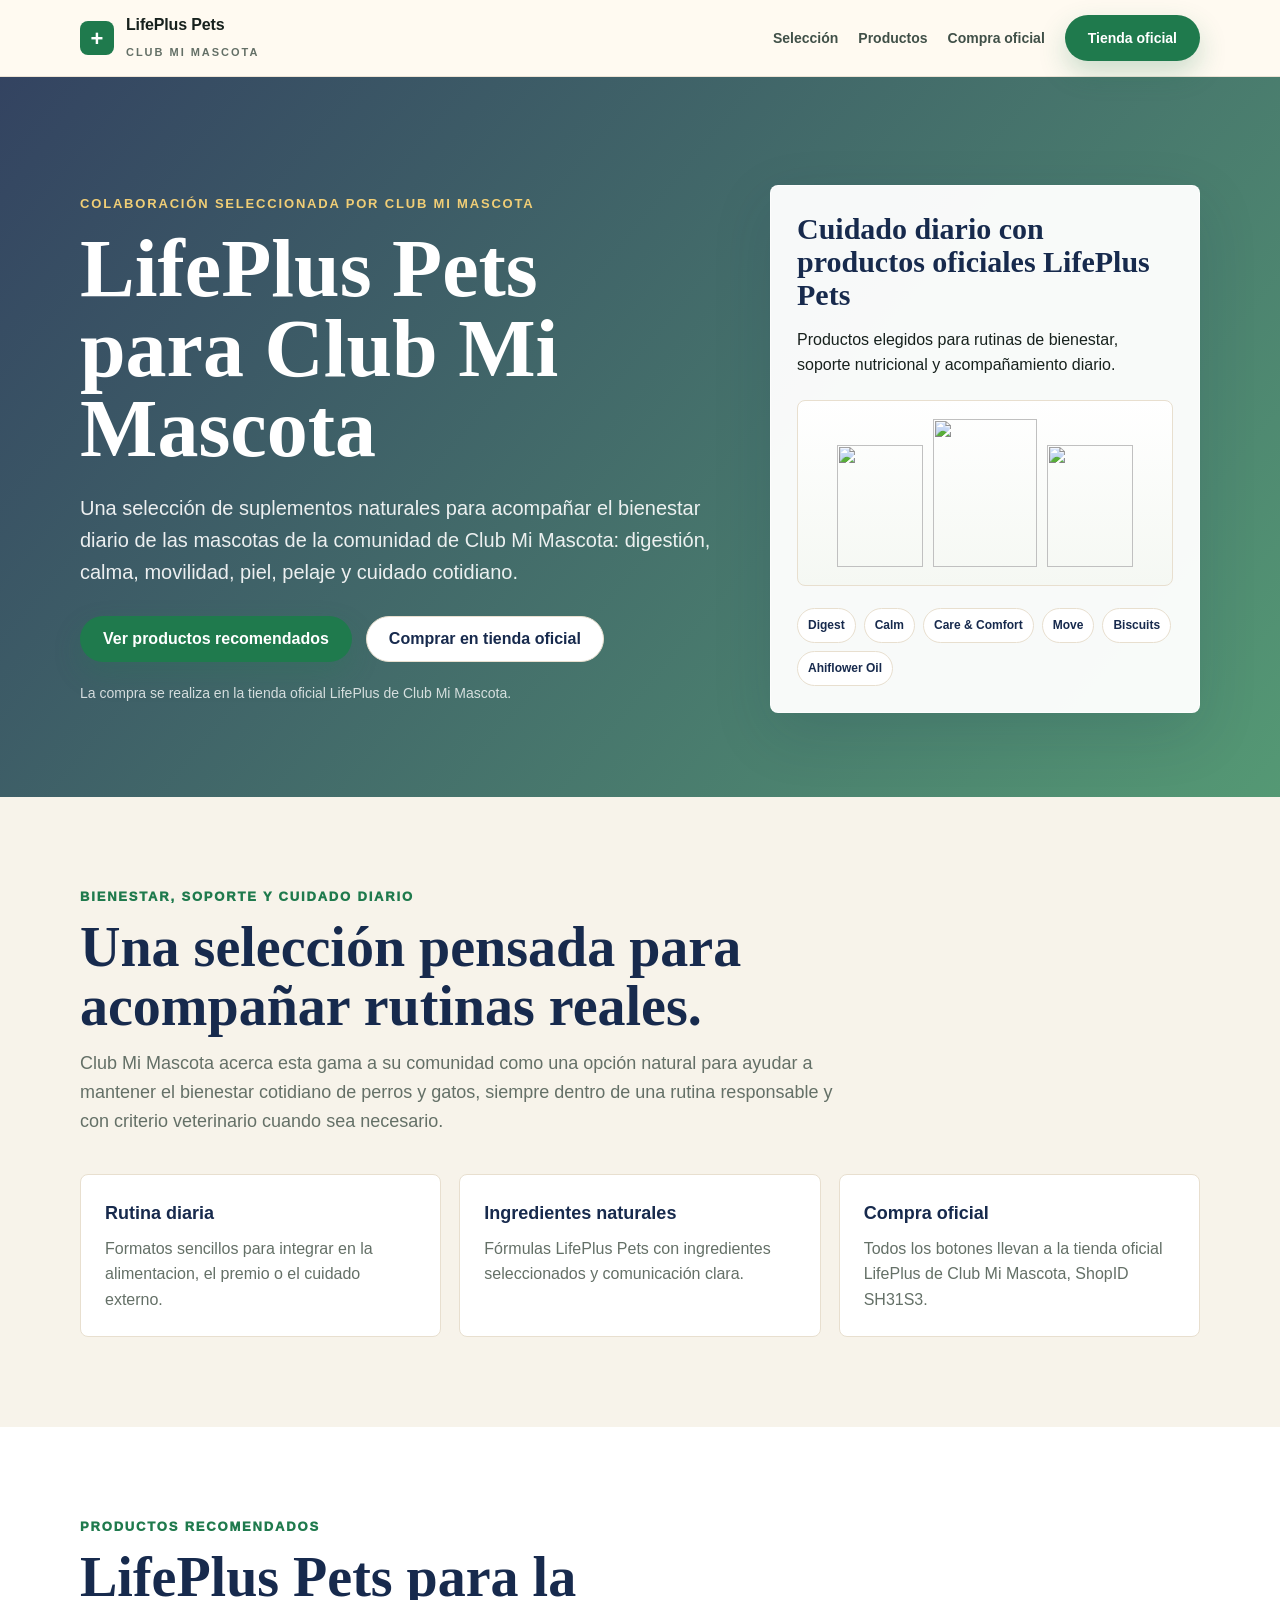
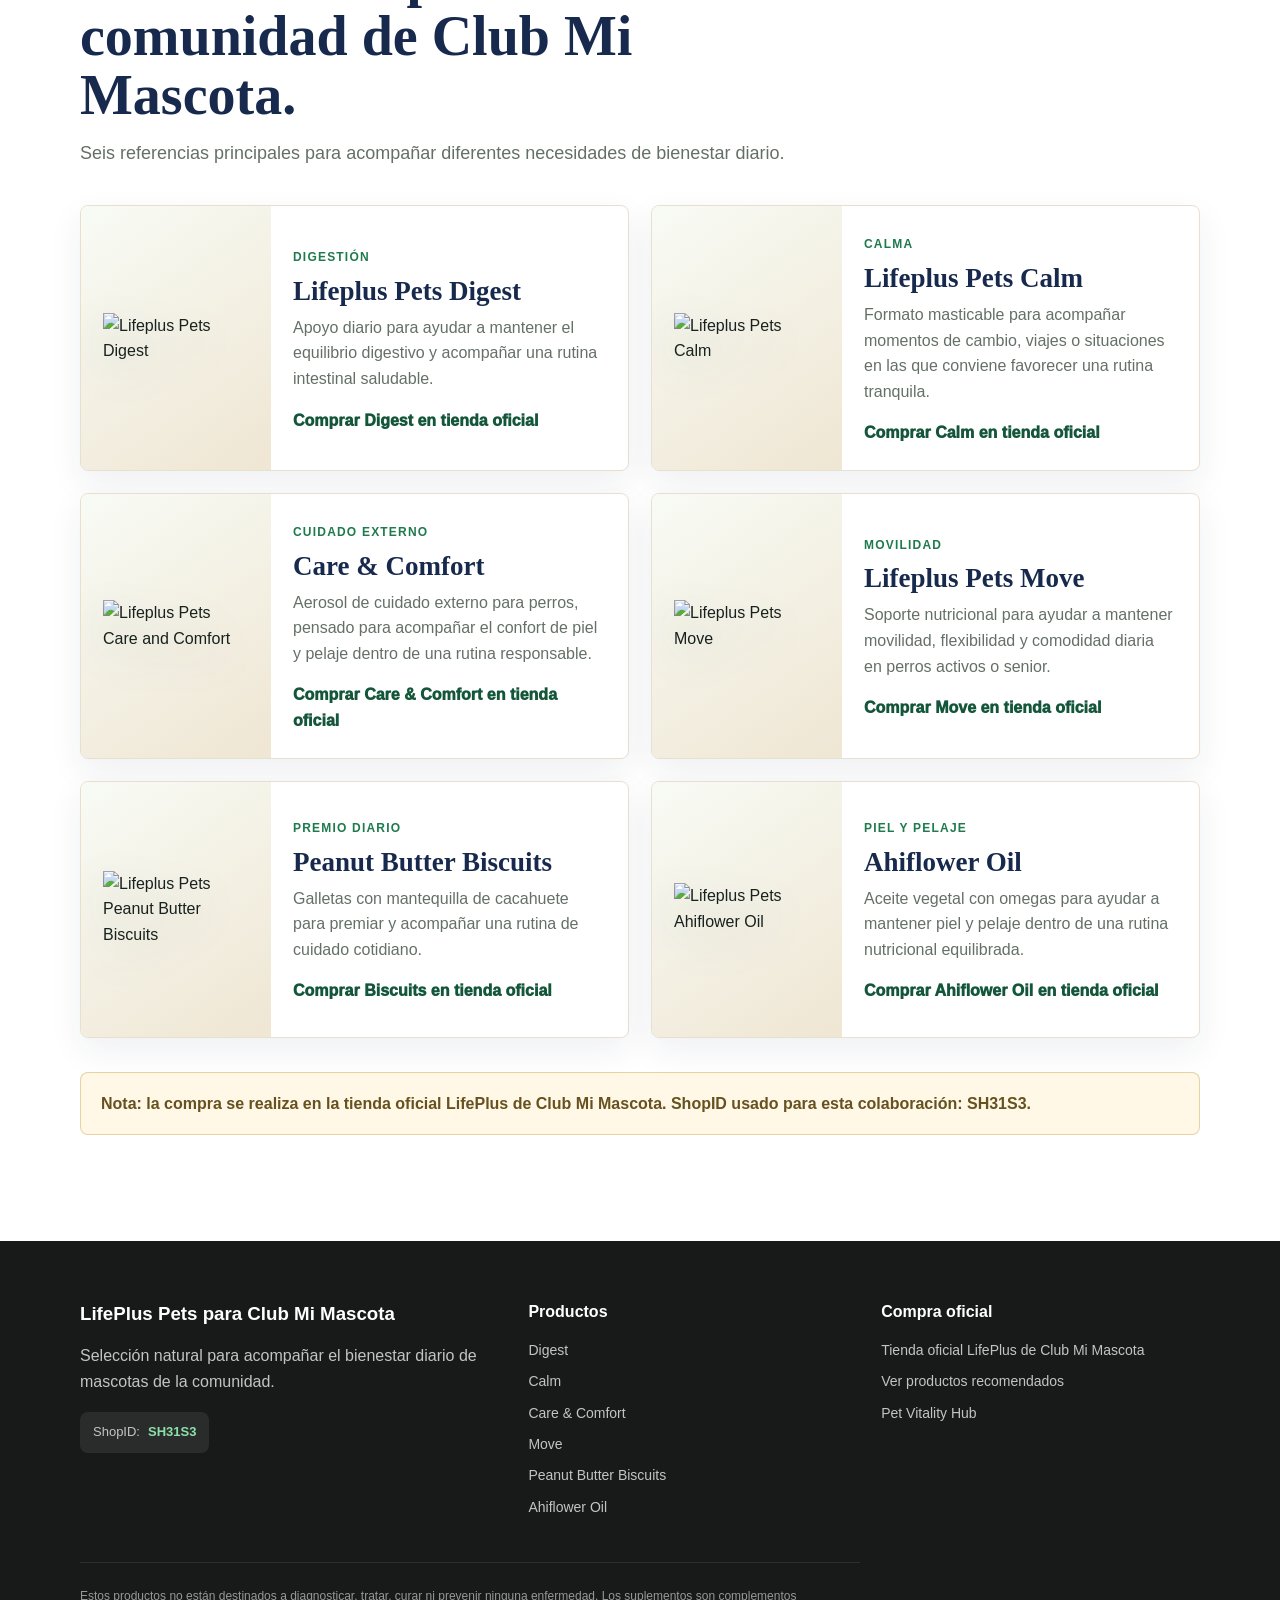
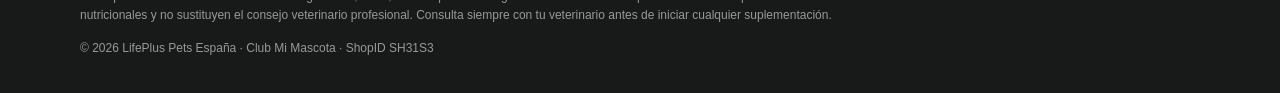
==== clubmimascota/index.html @ 3a6c3dc2 "feat: add Club Mi Mascota landing" ====
<!doctype html>
<html lang="es">
<head>
  <meta charset="utf-8">
  <meta name="viewport" content="width=device-width, initial-scale=1">
  <title>LifePlus Pets para Club Mi Mascota | Pet Vitality Hub</title>
  <meta name="description" content="Selección de suplementos naturales LifePlus Pets para acompañar el bienestar diario de las mascotas de la comunidad de Club Mi Mascota.">
  <style>
    :root {
      --green: #1f7a4d;
      --green-dark: #14563a;
      --navy: #172a4d;
      --gold: #caa24a;
      --cream: #f7f3ea;
      --white: #ffffff;
      --ink: #17211d;
      --muted: #647067;
      --line: #e8dfcf;
      --soft: #f5f8f3;
      --shadow: 0 20px 60px rgba(23, 42, 77, 0.14);
      --radius: 8px;
      --shop-url: "https://ww1.lifeplus.com/SH31S3/S/";
    }

    * {
      box-sizing: border-box;
    }

    html {
      scroll-behavior: smooth;
    }

    body {
      margin: 0;
      color: var(--ink);
      background: #fffaf1;
      font-family: Inter, Arial, Helvetica, sans-serif;
      line-height: 1.6;
    }

    img {
      max-width: 100%;
      display: block;
    }

    a {
      color: inherit;
    }

    .container {
      width: min(1120px, calc(100% - 36px));
      margin: 0 auto;
    }

    .nav {
      position: sticky;
      top: 0;
      z-index: 20;
      background: rgba(255, 250, 241, 0.94);
      border-bottom: 1px solid rgba(232, 223, 207, 0.82);
      backdrop-filter: blur(18px);
    }

    .nav-inner {
      min-height: 76px;
      display: flex;
      align-items: center;
      justify-content: space-between;
      gap: 24px;
    }

    .brand {
      display: flex;
      align-items: center;
      gap: 12px;
      text-decoration: none;
    }

    .brand-mark {
      width: 34px;
      height: 34px;
      border-radius: 8px;
      display: grid;
      place-items: center;
      color: var(--white);
      background: var(--green);
      font-weight: 900;
      font-size: 22px;
    }

    .brand-name {
      font-weight: 900;
      letter-spacing: -0.01em;
      line-height: 1.05;
    }

    .brand-sub {
      color: var(--muted);
      font-size: 11px;
      font-weight: 800;
      letter-spacing: 0.18em;
      text-transform: uppercase;
    }

    .nav-links {
      display: flex;
      align-items: center;
      gap: 20px;
      color: #405048;
      font-size: 14px;
      font-weight: 750;
    }

    .nav-links a {
      text-decoration: none;
    }

    .btn {
      min-height: 46px;
      display: inline-flex;
      align-items: center;
      justify-content: center;
      border-radius: 999px;
      padding: 0 22px;
      border: 1px solid transparent;
      font-weight: 900;
      text-decoration: none;
      white-space: nowrap;
    }

    .btn-primary {
      color: var(--white);
      background: var(--green);
      box-shadow: 0 12px 28px rgba(31, 122, 77, 0.23);
    }

    .btn-secondary {
      color: var(--navy);
      background: var(--white);
      border-color: var(--line);
    }

    .hero {
      position: relative;
      overflow: hidden;
      background:
        linear-gradient(130deg, rgba(23, 42, 77, 0.88), rgba(31, 122, 77, 0.76)),
        url("https://images.unsplash.com/photo-1544568100-847a948585b9?w=1800&q=82") center / cover;
      color: var(--white);
    }

    .hero-inner {
      min-height: 720px;
      display: grid;
      grid-template-columns: minmax(0, 1fr) minmax(320px, 430px);
      align-items: center;
      gap: 56px;
      padding: 96px 0 72px;
    }

    .eyebrow {
      color: #f1ce76;
      font-size: 13px;
      font-weight: 900;
      letter-spacing: 0.14em;
      text-transform: uppercase;
      margin: 0 0 14px;
    }

    .hero h1 {
      font-family: Georgia, "Times New Roman", serif;
      font-size: clamp(46px, 7vw, 82px);
      line-height: 0.98;
      max-width: 780px;
      margin: 0 0 22px;
      letter-spacing: 0;
    }

    .hero-copy {
      max-width: 690px;
      margin: 0 0 28px;
      color: rgba(255, 255, 255, 0.9);
      font-size: 20px;
    }

    .hero-actions {
      display: flex;
      flex-wrap: wrap;
      gap: 14px;
      align-items: center;
    }

    .hero-note {
      margin: 20px 0 0;
      color: rgba(255, 255, 255, 0.78);
      font-size: 14px;
    }

    .hero-card {
      background: rgba(255, 255, 255, 0.96);
      color: var(--ink);
      border: 1px solid rgba(255, 255, 255, 0.7);
      border-radius: var(--radius);
      box-shadow: var(--shadow);
      padding: 26px;
    }

    .hero-card h2 {
      color: var(--navy);
      font-family: Georgia, "Times New Roman", serif;
      font-size: 30px;
      line-height: 1.1;
      margin: 0 0 12px;
    }

    .product-stack {
      min-height: 170px;
      display: flex;
      align-items: end;
      justify-content: center;
      gap: 10px;
      margin: 22px 0;
      padding: 18px;
      background: linear-gradient(180deg, #fff, var(--soft));
      border: 1px solid var(--line);
      border-radius: var(--radius);
    }

    .product-stack img {
      width: 86px;
      height: 122px;
      object-fit: contain;
    }

    .product-stack img:nth-child(2) {
      width: 104px;
      height: 148px;
    }

    .chips {
      display: flex;
      flex-wrap: wrap;
      gap: 8px;
    }

    .chip {
      border: 1px solid var(--line);
      border-radius: 999px;
      color: var(--navy);
      background: #fff;
      font-size: 12px;
      font-weight: 850;
      padding: 7px 10px;
    }

    .section {
      padding: 90px 0;
      background: var(--white);
    }

    .section.alt {
      background: var(--cream);
    }

    .section-head {
      max-width: 760px;
      margin-bottom: 38px;
    }

    .section-label {
      color: var(--green);
      font-size: 13px;
      font-weight: 950;
      letter-spacing: 0.14em;
      text-transform: uppercase;
      margin: 0 0 10px;
    }

    .section-title {
      color: var(--navy);
      font-family: Georgia, "Times New Roman", serif;
      font-size: clamp(34px, 4.5vw, 56px);
      line-height: 1.05;
      margin: 0 0 14px;
    }

    .section-text {
      color: var(--muted);
      font-size: 18px;
      margin: 0;
    }

    .pillars {
      display: grid;
      grid-template-columns: repeat(3, 1fr);
      gap: 18px;
    }

    .pillar {
      background: var(--white);
      border: 1px solid var(--line);
      border-radius: var(--radius);
      padding: 24px;
    }

    .pillar strong {
      display: block;
      color: var(--navy);
      font-size: 18px;
      margin-bottom: 8px;
    }

    .pillar p {
      color: var(--muted);
      margin: 0;
    }

    .products-grid {
      display: grid;
      grid-template-columns: repeat(2, minmax(0, 1fr));
      gap: 22px;
    }

    .product-card {
      display: grid;
      grid-template-columns: 190px minmax(0, 1fr);
      gap: 22px;
      align-items: center;
      background: var(--white);
      border: 1px solid var(--line);
      border-radius: var(--radius);
      overflow: hidden;
      box-shadow: 0 12px 34px rgba(23, 42, 77, 0.07);
    }

    .product-art {
      height: 100%;
      min-height: 255px;
      display: grid;
      place-items: center;
      background: linear-gradient(145deg, #f8fbf5, #efe6d3);
      padding: 22px;
    }

    .product-art img {
      max-height: 175px;
      object-fit: contain;
      filter: drop-shadow(0 16px 22px rgba(23, 42, 77, 0.16));
    }

    .product-body {
      padding: 24px 24px 24px 0;
    }

    .product-tag {
      color: var(--green);
      font-size: 12px;
      font-weight: 900;
      letter-spacing: 0.1em;
      text-transform: uppercase;
    }

    .product-name {
      color: var(--navy);
      font-family: Georgia, "Times New Roman", serif;
      font-size: 27px;
      line-height: 1.15;
      margin: 7px 0 8px;
    }

    .product-body p {
      color: var(--muted);
      margin: 0 0 16px;
    }

    .product-cta {
      color: var(--green-dark);
      font-weight: 950;
      text-decoration: none;
    }

    .official-note {
      margin-top: 34px;
      border: 1px solid rgba(202, 162, 74, 0.45);
      background: #fff8e7;
      border-radius: var(--radius);
      padding: 18px 20px;
      color: #66511f;
      font-weight: 750;
    }

    .footer {
      background: #181a19;
      color: rgba(255, 255, 255, 0.74);
      padding: 58px 0 34px;
    }

    .footer-grid {
      display: grid;
      grid-template-columns: 1.3fr 1fr 1fr;
      gap: 34px;
      margin-bottom: 44px;
    }

    .footer h3,
    .footer h4 {
      color: var(--white);
      margin: 0 0 14px;
    }

    .footer p {
      margin: 0;
    }

    .shop-id {
      display: inline-flex;
      gap: 8px;
      align-items: center;
      margin-top: 18px;
      padding: 10px 13px;
      background: rgba(255, 255, 255, 0.08);
      border-radius: var(--radius);
      color: rgba(255, 255, 255, 0.72);
      font-size: 13px;
    }

    .shop-id strong {
      color: #8ce0aa;
    }

    .footer a {
      color: rgba(255, 255, 255, 0.74);
      text-decoration: none;
    }

    .footer-links {
      list-style: none;
      padding: 0;
      margin: 0;
      display: grid;
      gap: 9px;
      font-size: 14px;
    }

    .disclaimer {
      border-top: 1px solid rgba(255, 255, 255, 0.09);
      padding-top: 24px;
      color: rgba(255, 255, 255, 0.55);
      font-size: 12px;
      max-width: 780px;
    }

    @media (max-width: 900px) {
      .nav-links {
        display: none;
      }

      .hero-inner,
      .products-grid,
      .pillars,
      .footer-grid {
        grid-template-columns: 1fr;
      }

      .hero-inner {
        min-height: auto;
        padding: 72px 0 44px;
      }

      .product-card {
        grid-template-columns: 1fr;
      }

      .product-body {
        padding: 0 22px 24px;
      }

      .product-art {
        min-height: 210px;
      }
    }
  </style>
</head>
<body>
  <nav class="nav" aria-label="Navegacion principal">
    <div class="container nav-inner">
      <a class="brand" href="/clubmimascota/" aria-label="LifePlus Pets para Club Mi Mascota">
        <span class="brand-mark">+</span>
        <span>
          <span class="brand-name">LifePlus Pets</span><br>
          <span class="brand-sub">Club Mi Mascota</span>
        </span>
      </a>
      <div class="nav-links">
        <a href="#seleccion">Selección</a>
        <a href="#productos">Productos</a>
        <a href="#compra">Compra oficial</a>
        <a class="btn btn-primary" href="https://ww1.lifeplus.com/SH31S3/S/" target="_blank" rel="noopener">Tienda oficial</a>
      </div>
    </div>
  </nav>

  <main>
    <section class="hero" id="inicio">
      <div class="container hero-inner">
        <div>
          <p class="eyebrow">Colaboración seleccionada por Club Mi Mascota</p>
          <h1>LifePlus Pets para Club Mi Mascota</h1>
          <p class="hero-copy">
            Una selección de suplementos naturales para acompañar el bienestar diario de las mascotas de la comunidad de Club Mi Mascota: digestión, calma, movilidad, piel, pelaje y cuidado cotidiano.
          </p>
          <div class="hero-actions">
            <a class="btn btn-primary" href="#productos">Ver productos recomendados</a>
            <a class="btn btn-secondary" href="https://ww1.lifeplus.com/SH31S3/S/" target="_blank" rel="noopener">Comprar en tienda oficial</a>
          </div>
          <p class="hero-note">La compra se realiza en la tienda oficial LifePlus de Club Mi Mascota.</p>
        </div>

        <aside class="hero-card" aria-label="Productos LifePlus Pets destacados">
          <h2>Cuidado diario con productos oficiales LifePlus Pets</h2>
          <p>Productos elegidos para rutinas de bienestar, soporte nutricional y acompañamiento diario.</p>
          <div class="product-stack" aria-hidden="true">
            <img src="https://ww1.lifeplus.com/images/products/prodpic_3534_1.jpg" alt="">
            <img src="https://ww1.lifeplus.com/images/products/prodpic_3536_1.jpg" alt="">
            <img src="https://ww1.lifeplus.com/images/products/prodpic_3545_1.jpg" alt="">
          </div>
          <div class="chips">
            <span class="chip">Digest</span>
            <span class="chip">Calm</span>
            <span class="chip">Care &amp; Comfort</span>
            <span class="chip">Move</span>
            <span class="chip">Biscuits</span>
            <span class="chip">Ahiflower Oil</span>
          </div>
        </aside>
      </div>
    </section>

    <section class="section alt" id="seleccion">
      <div class="container">
        <div class="section-head">
          <p class="section-label">Bienestar, soporte y cuidado diario</p>
          <h2 class="section-title">Una selección pensada para acompañar rutinas reales.</h2>
          <p class="section-text">
            Club Mi Mascota acerca esta gama a su comunidad como una opción natural para ayudar a mantener el bienestar cotidiano de perros y gatos, siempre dentro de una rutina responsable y con criterio veterinario cuando sea necesario.
          </p>
        </div>

        <div class="pillars">
          <div class="pillar">
            <strong>Rutina diaria</strong>
            <p>Formatos sencillos para integrar en la alimentacion, el premio o el cuidado externo.</p>
          </div>
          <div class="pillar">
            <strong>Ingredientes naturales</strong>
            <p>Fórmulas LifePlus Pets con ingredientes seleccionados y comunicación clara.</p>
          </div>
          <div class="pillar">
            <strong>Compra oficial</strong>
            <p>Todos los botones llevan a la tienda oficial LifePlus de Club Mi Mascota, ShopID SH31S3.</p>
          </div>
        </div>
      </div>
    </section>

    <section class="section" id="productos">
      <div class="container">
        <div class="section-head">
          <p class="section-label">Productos recomendados</p>
          <h2 class="section-title">LifePlus Pets para la comunidad de Club Mi Mascota.</h2>
          <p class="section-text">Seis referencias principales para acompañar diferentes necesidades de bienestar diario.</p>
        </div>

        <div class="products-grid">
          <article class="product-card">
            <div class="product-art">
              <img src="https://ww1.lifeplus.com/images/products/prodpic_3536_1.jpg" alt="Lifeplus Pets Digest">
            </div>
            <div class="product-body">
              <span class="product-tag">Digestión</span>
              <h3 class="product-name">Lifeplus Pets Digest</h3>
              <p>Apoyo diario para ayudar a mantener el equilibrio digestivo y acompañar una rutina intestinal saludable.</p>
              <a class="product-cta" href="https://ww1.lifeplus.com/SH31S3/S/" target="_blank" rel="noopener">Comprar Digest en tienda oficial</a>
            </div>
          </article>

          <article class="product-card">
            <div class="product-art">
              <img src="https://ww1.lifeplus.com/images/products/prodpic_3534_1.jpg" alt="Lifeplus Pets Calm">
            </div>
            <div class="product-body">
              <span class="product-tag">Calma</span>
              <h3 class="product-name">Lifeplus Pets Calm</h3>
              <p>Formato masticable para acompañar momentos de cambio, viajes o situaciones en las que conviene favorecer una rutina tranquila.</p>
              <a class="product-cta" href="https://ww1.lifeplus.com/SH31S3/S/" target="_blank" rel="noopener">Comprar Calm en tienda oficial</a>
            </div>
          </article>

          <article class="product-card">
            <div class="product-art">
              <img src="https://ww1.lifeplus.com/images/products/prodpic_3540_1.jpg" alt="Lifeplus Pets Care and Comfort">
            </div>
            <div class="product-body">
              <span class="product-tag">Cuidado externo</span>
              <h3 class="product-name">Care &amp; Comfort</h3>
              <p>Aerosol de cuidado externo para perros, pensado para acompañar el confort de piel y pelaje dentro de una rutina responsable.</p>
              <a class="product-cta" href="https://ww1.lifeplus.com/SH31S3/S/" target="_blank" rel="noopener">Comprar Care &amp; Comfort en tienda oficial</a>
            </div>
          </article>

          <article class="product-card">
            <div class="product-art">
              <img src="https://ww1.lifeplus.com/images/products/prodpic_3535_1.jpg" alt="Lifeplus Pets Move">
            </div>
            <div class="product-body">
              <span class="product-tag">Movilidad</span>
              <h3 class="product-name">Lifeplus Pets Move</h3>
              <p>Soporte nutricional para ayudar a mantener movilidad, flexibilidad y comodidad diaria en perros activos o senior.</p>
              <a class="product-cta" href="https://ww1.lifeplus.com/SH31S3/S/" target="_blank" rel="noopener">Comprar Move en tienda oficial</a>
            </div>
          </article>

          <article class="product-card">
            <div class="product-art">
              <img src="https://ww1.lifeplus.com/images/products/prodpic_5390_1.jpg" alt="Lifeplus Pets Peanut Butter Biscuits">
            </div>
            <div class="product-body">
              <span class="product-tag">Premio diario</span>
              <h3 class="product-name">Peanut Butter Biscuits</h3>
              <p>Galletas con mantequilla de cacahuete para premiar y acompañar una rutina de cuidado cotidiano.</p>
              <a class="product-cta" href="https://ww1.lifeplus.com/SH31S3/S/" target="_blank" rel="noopener">Comprar Biscuits en tienda oficial</a>
            </div>
          </article>

          <article class="product-card">
            <div class="product-art">
              <img src="https://ww1.lifeplus.com/images/products/prodpic_3545_1.jpg" alt="Lifeplus Pets Ahiflower Oil">
            </div>
            <div class="product-body">
              <span class="product-tag">Piel y pelaje</span>
              <h3 class="product-name">Ahiflower Oil</h3>
              <p>Aceite vegetal con omegas para ayudar a mantener piel y pelaje dentro de una rutina nutricional equilibrada.</p>
              <a class="product-cta" href="https://ww1.lifeplus.com/SH31S3/S/" target="_blank" rel="noopener">Comprar Ahiflower Oil en tienda oficial</a>
            </div>
          </article>
        </div>

        <p class="official-note" id="compra">
          Nota: la compra se realiza en la tienda oficial LifePlus de Club Mi Mascota. ShopID usado para esta colaboración: SH31S3.
        </p>
      </div>
    </section>
  </main>

  <footer class="footer">
    <div class="container">
      <div class="footer-grid">
        <div>
          <h3>LifePlus Pets para Club Mi Mascota</h3>
          <p>Selección natural para acompañar el bienestar diario de mascotas de la comunidad.</p>
          <div class="shop-id"><span>ShopID:</span><strong>SH31S3</strong></div>
        </div>
        <div>
          <h4>Productos</h4>
          <ul class="footer-links">
            <li><a href="https://ww1.lifeplus.com/SH31S3/S/" target="_blank" rel="noopener">Digest</a></li>
            <li><a href="https://ww1.lifeplus.com/SH31S3/S/" target="_blank" rel="noopener">Calm</a></li>
            <li><a href="https://ww1.lifeplus.com/SH31S3/S/" target="_blank" rel="noopener">Care &amp; Comfort</a></li>
            <li><a href="https://ww1.lifeplus.com/SH31S3/S/" target="_blank" rel="noopener">Move</a></li>
            <li><a href="https://ww1.lifeplus.com/SH31S3/S/" target="_blank" rel="noopener">Peanut Butter Biscuits</a></li>
            <li><a href="https://ww1.lifeplus.com/SH31S3/S/" target="_blank" rel="noopener">Ahiflower Oil</a></li>
          </ul>
        </div>
        <div>
          <h4>Compra oficial</h4>
          <ul class="footer-links">
            <li><a href="https://ww1.lifeplus.com/SH31S3/S/" target="_blank" rel="noopener">Tienda oficial LifePlus de Club Mi Mascota</a></li>
            <li><a href="#productos">Ver productos recomendados</a></li>
            <li><a href="/">Pet Vitality Hub</a></li>
          </ul>
        </div>
      </div>
      <p class="disclaimer">
        Estos productos no están destinados a diagnosticar, tratar, curar ni prevenir ninguna enfermedad. Los suplementos son complementos nutricionales y no sustituyen el consejo veterinario profesional. Consulta siempre con tu veterinario antes de iniciar cualquier suplementación.
      </p>
      <p class="disclaimer" style="border-top: 0; padding-top: 14px;">
        © 2026 LifePlus Pets España · Club Mi Mascota · ShopID SH31S3
      </p>
    </div>
  </footer>
</body>
</html>
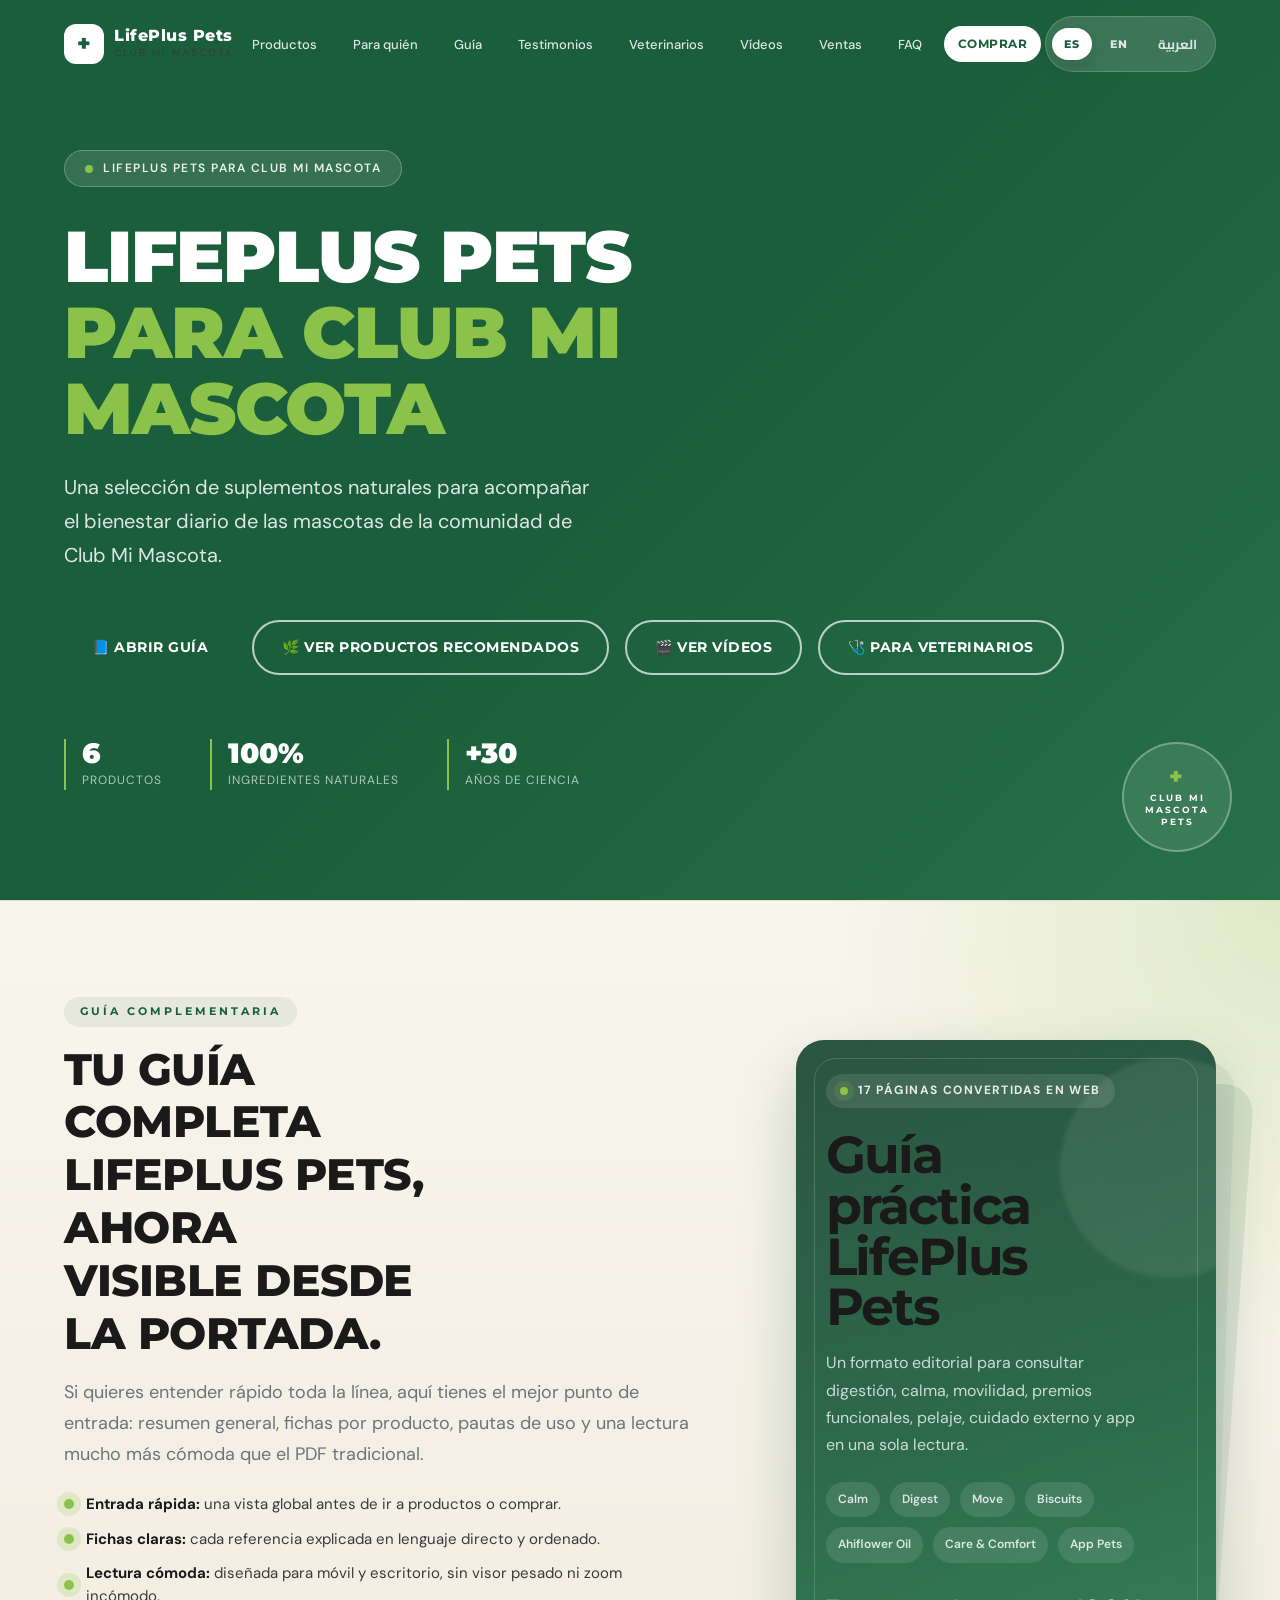
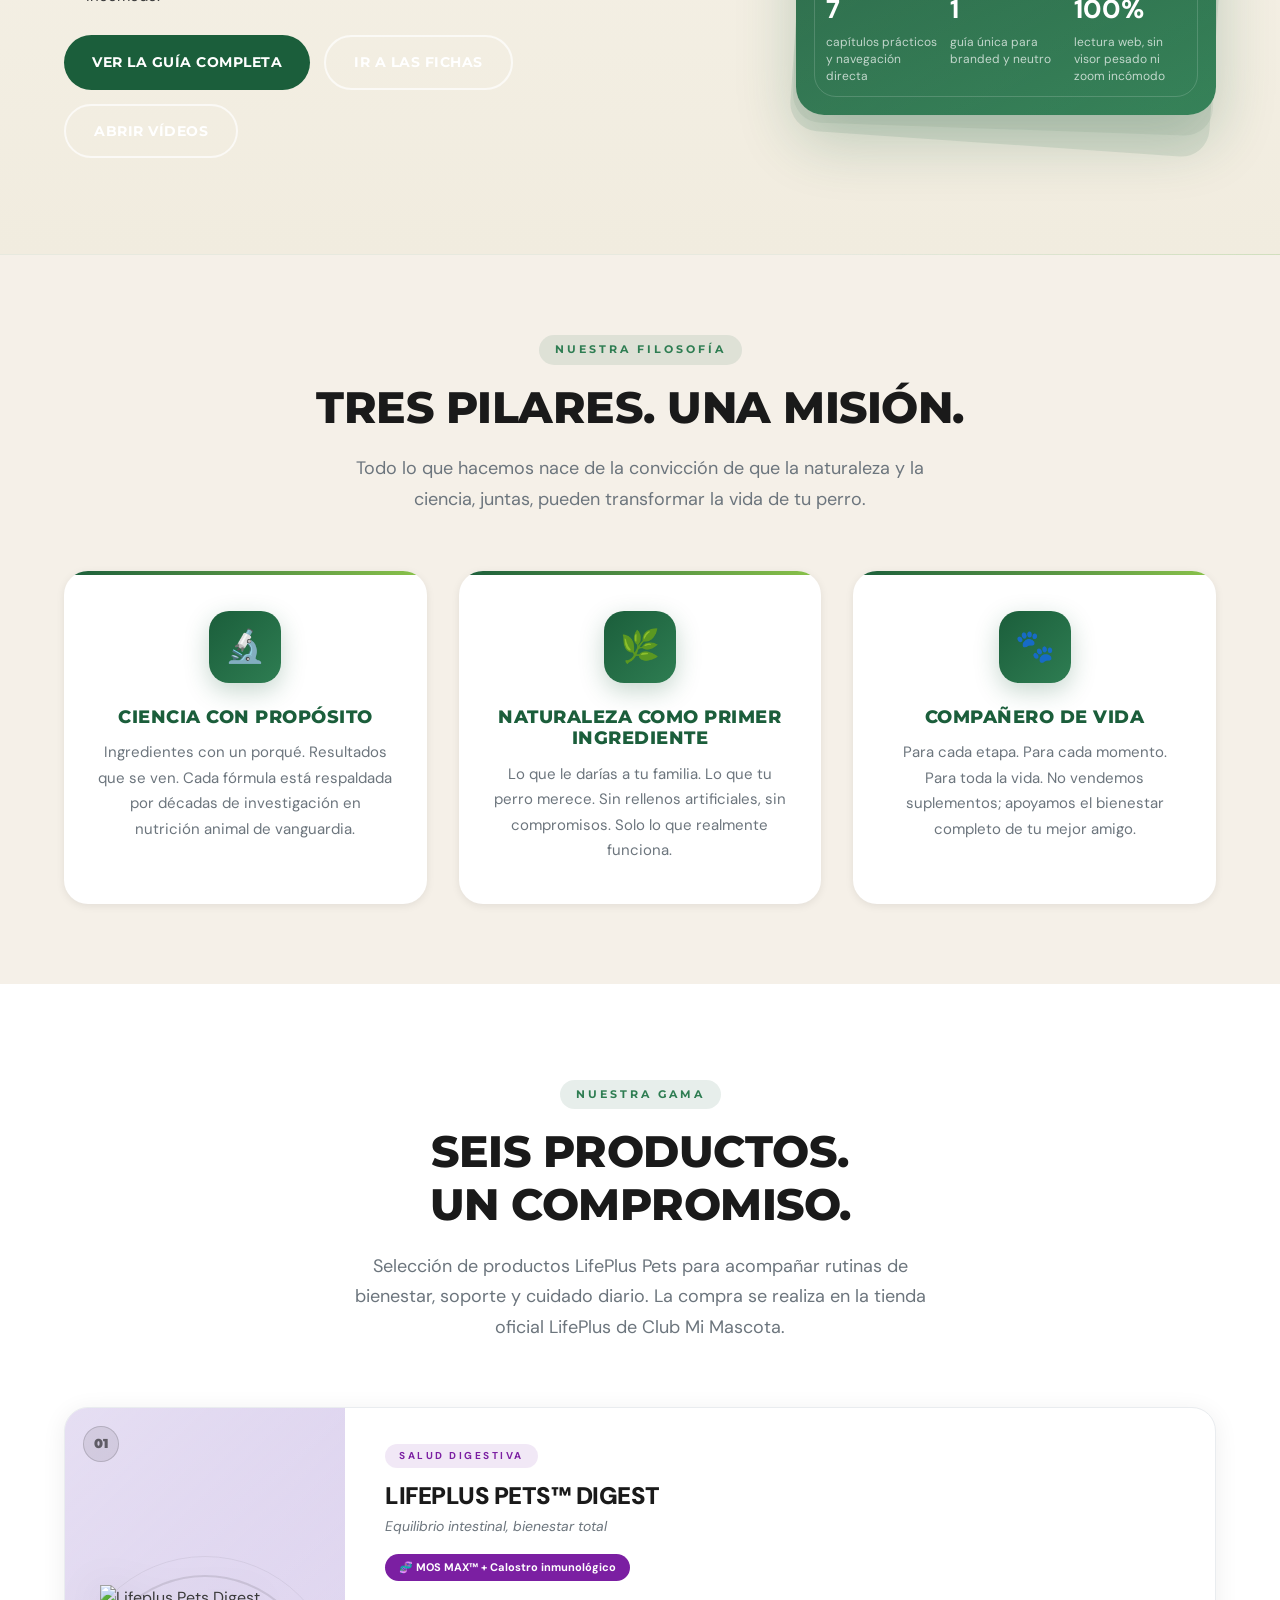
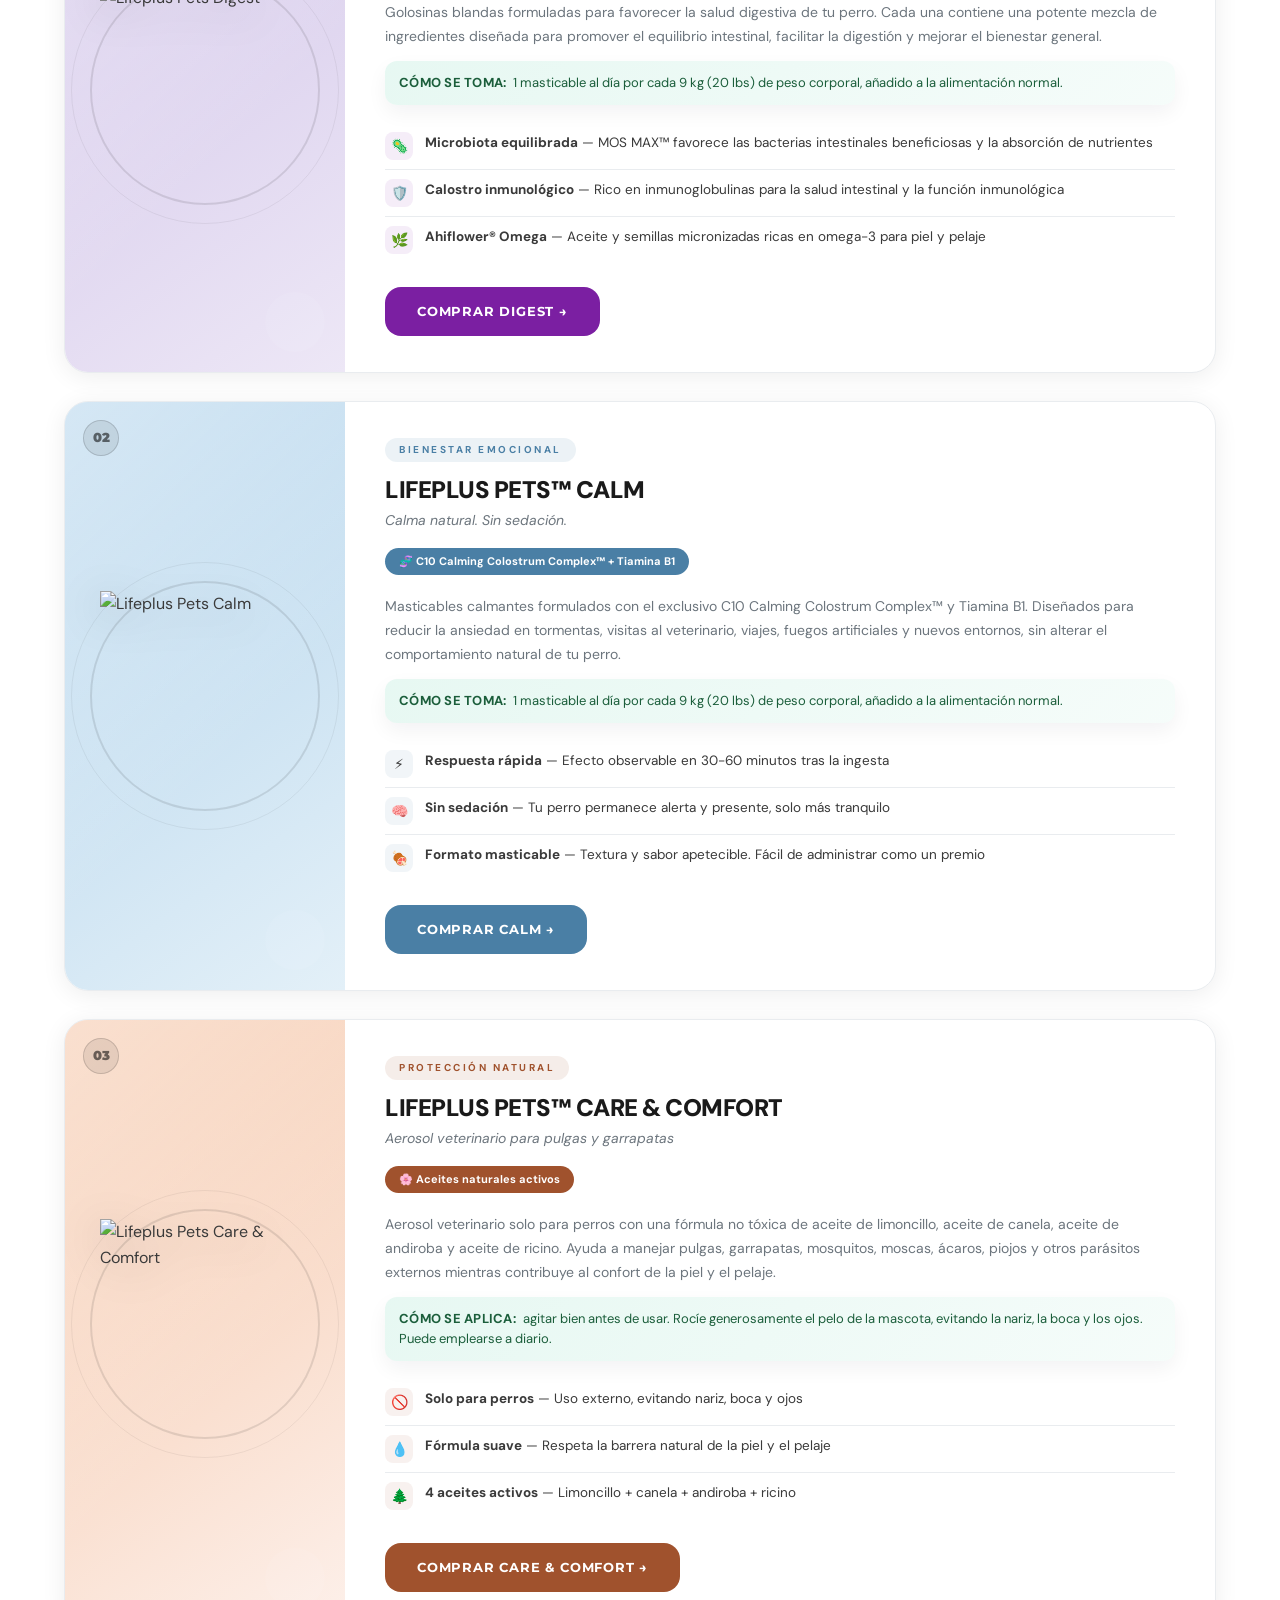
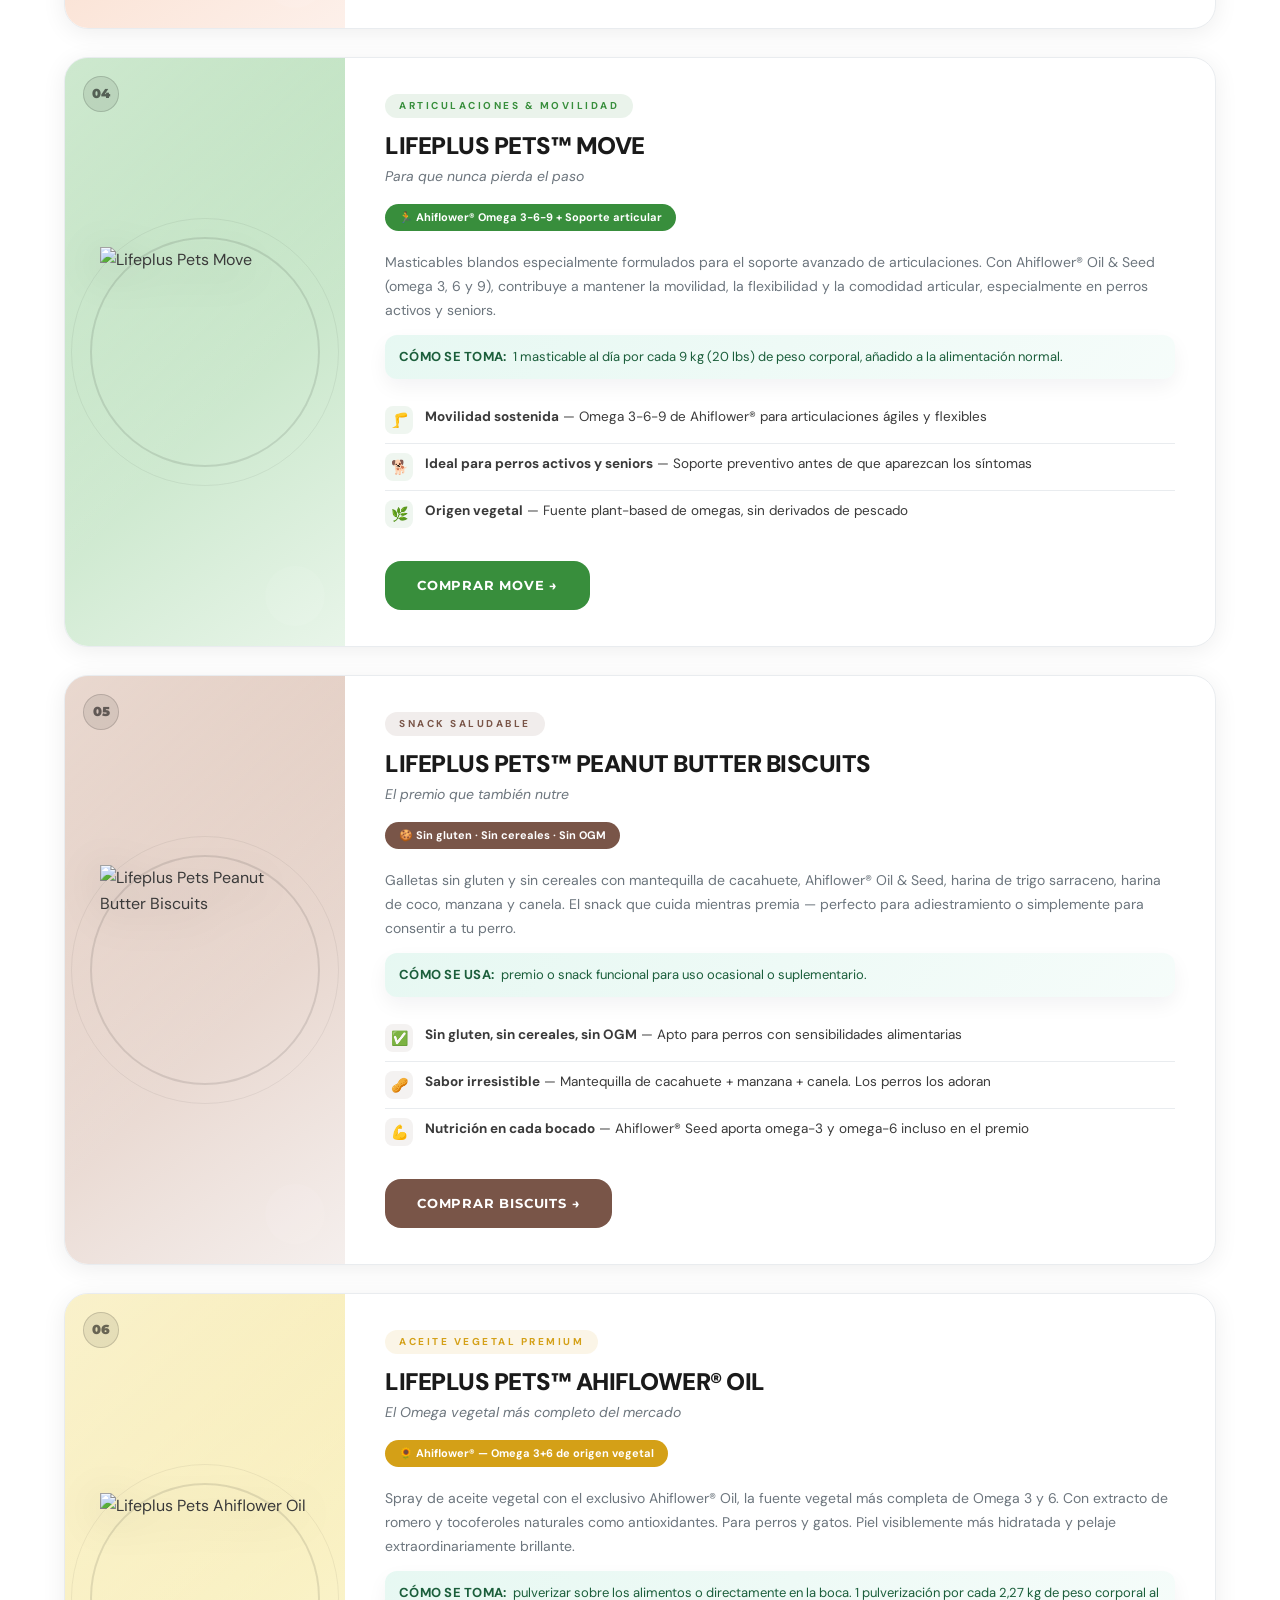
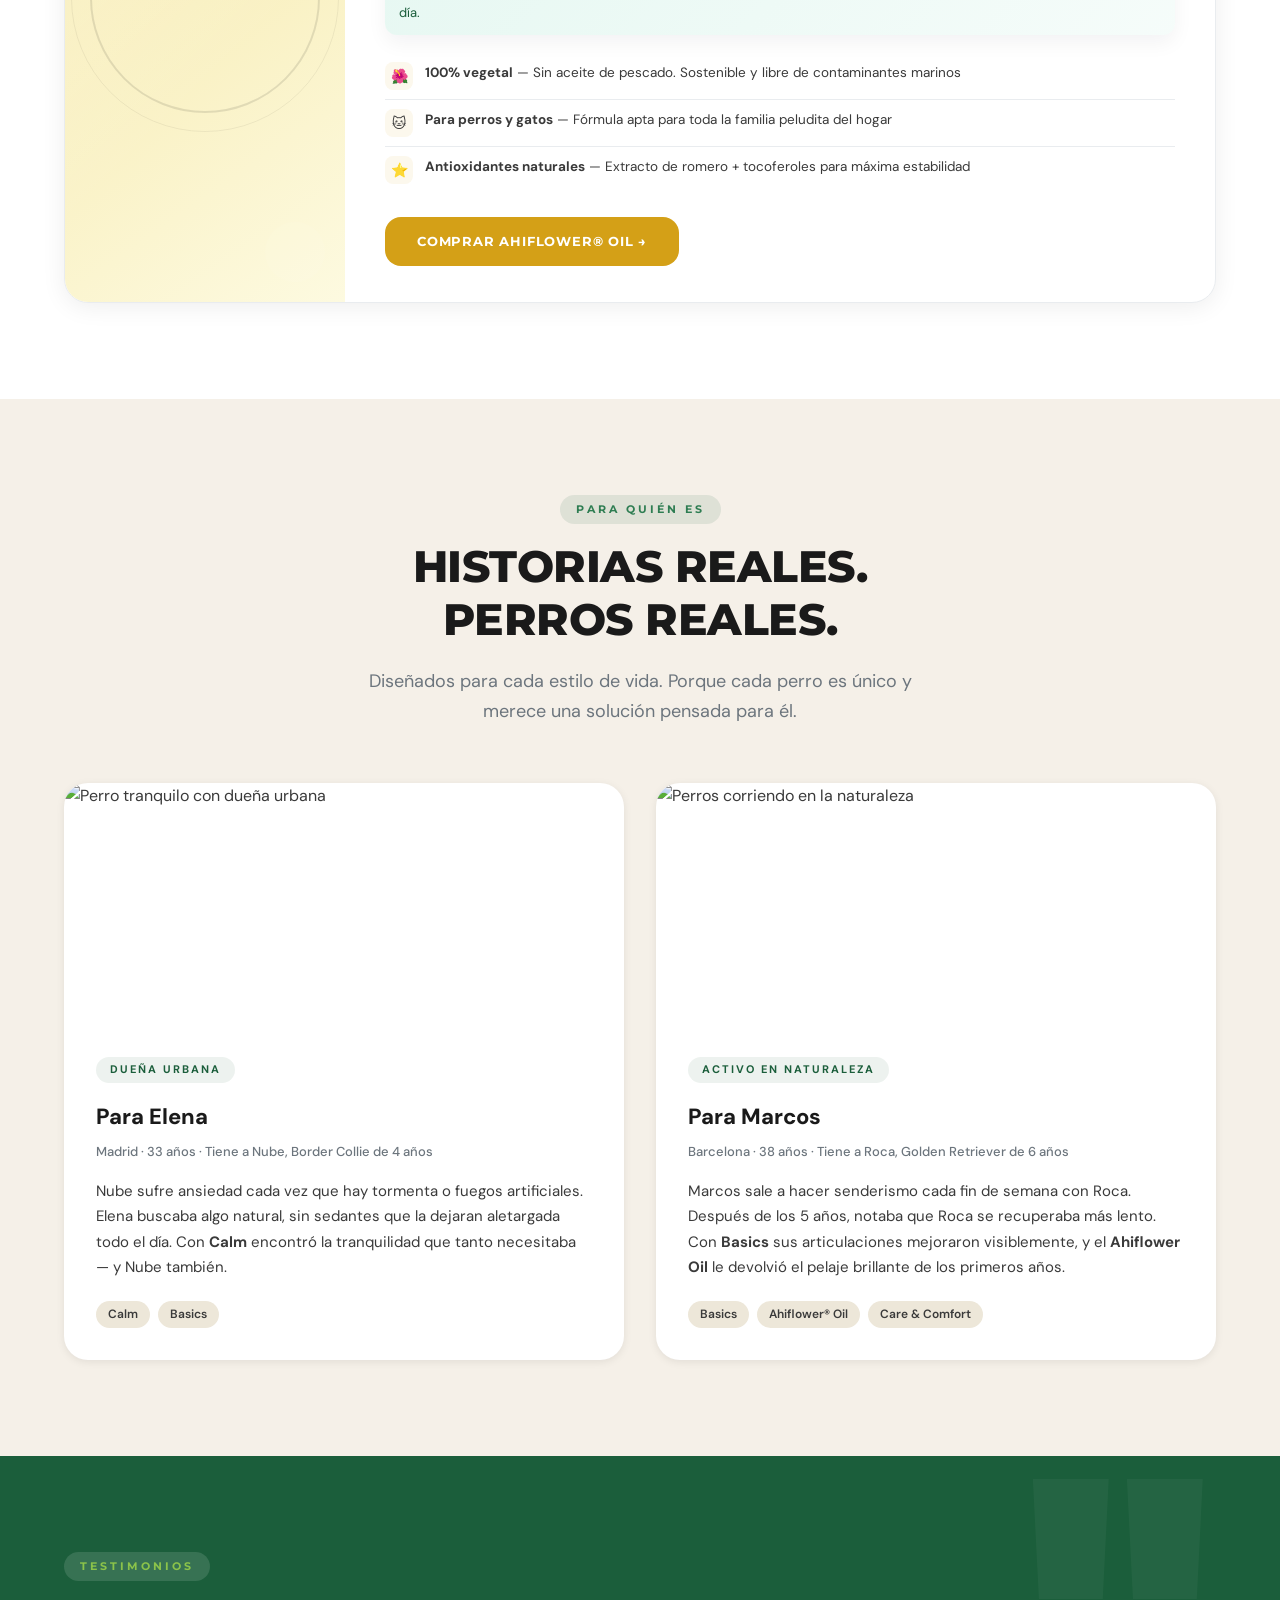
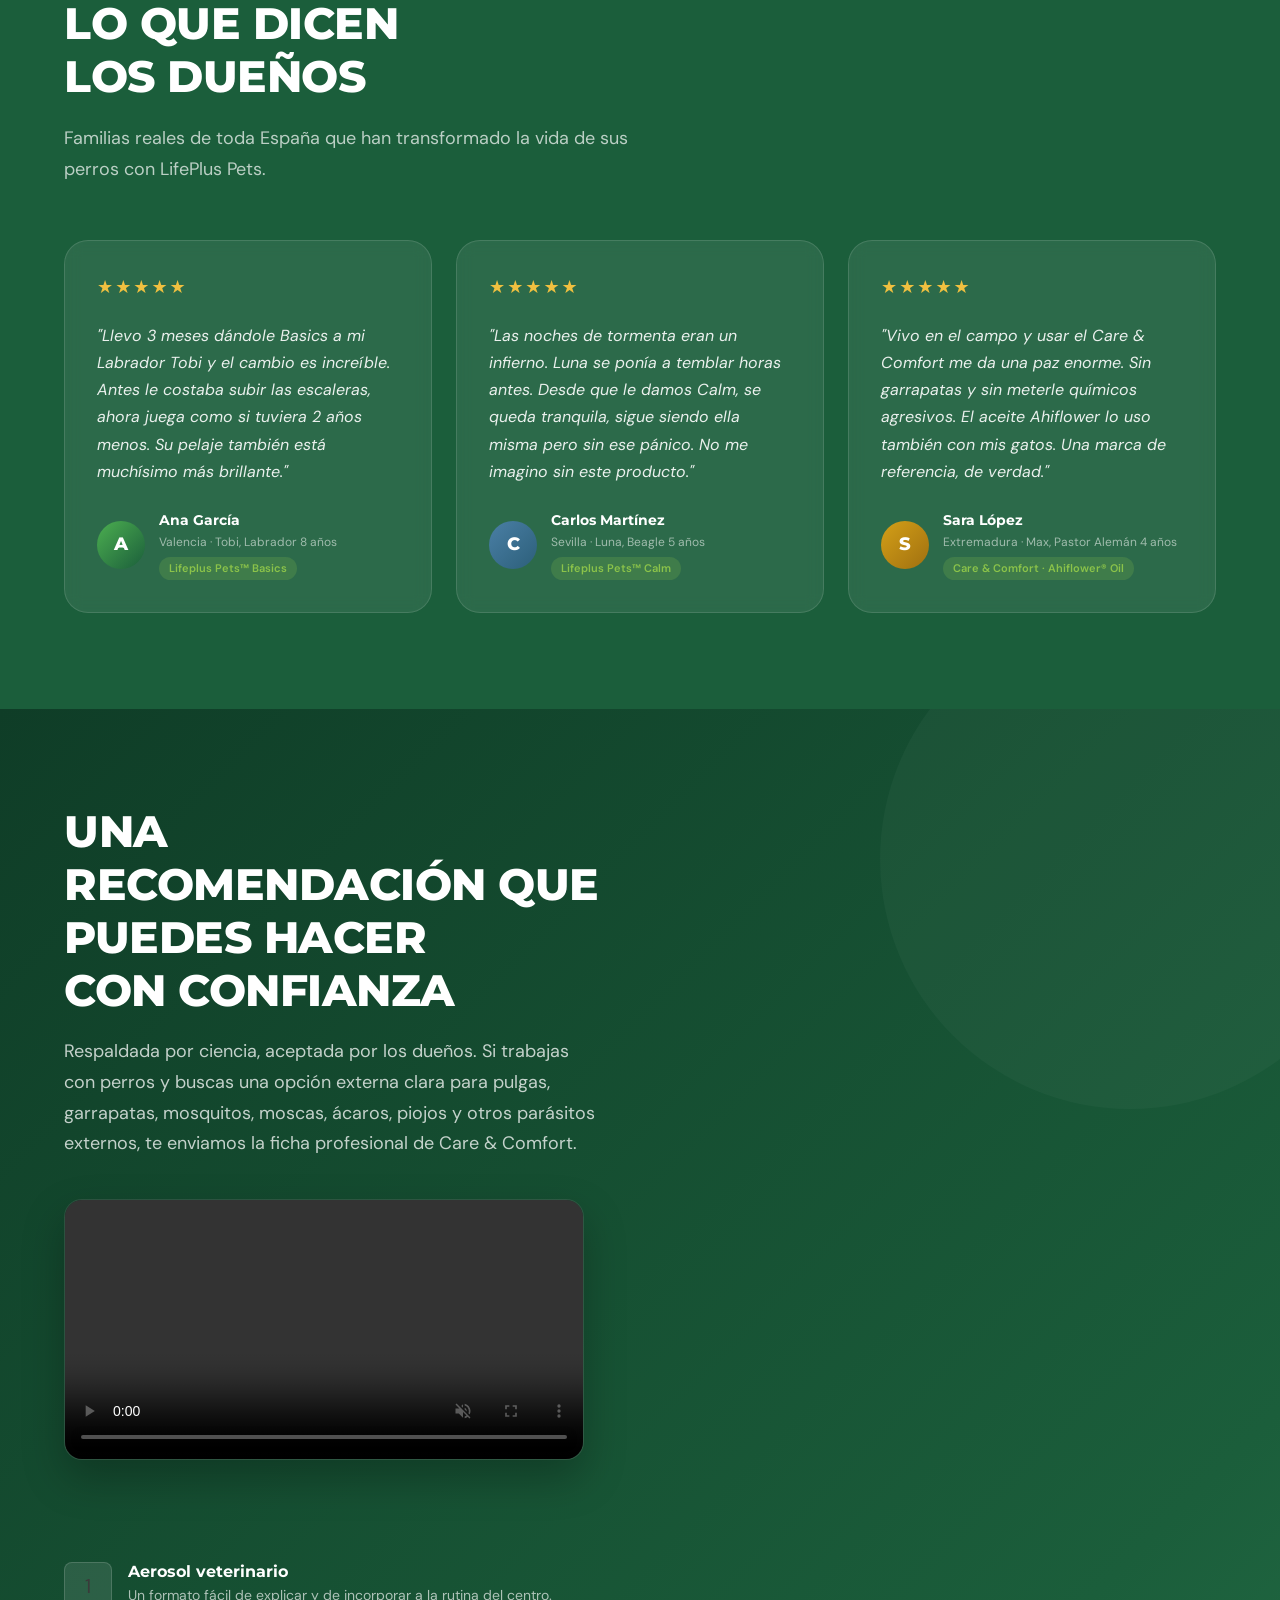
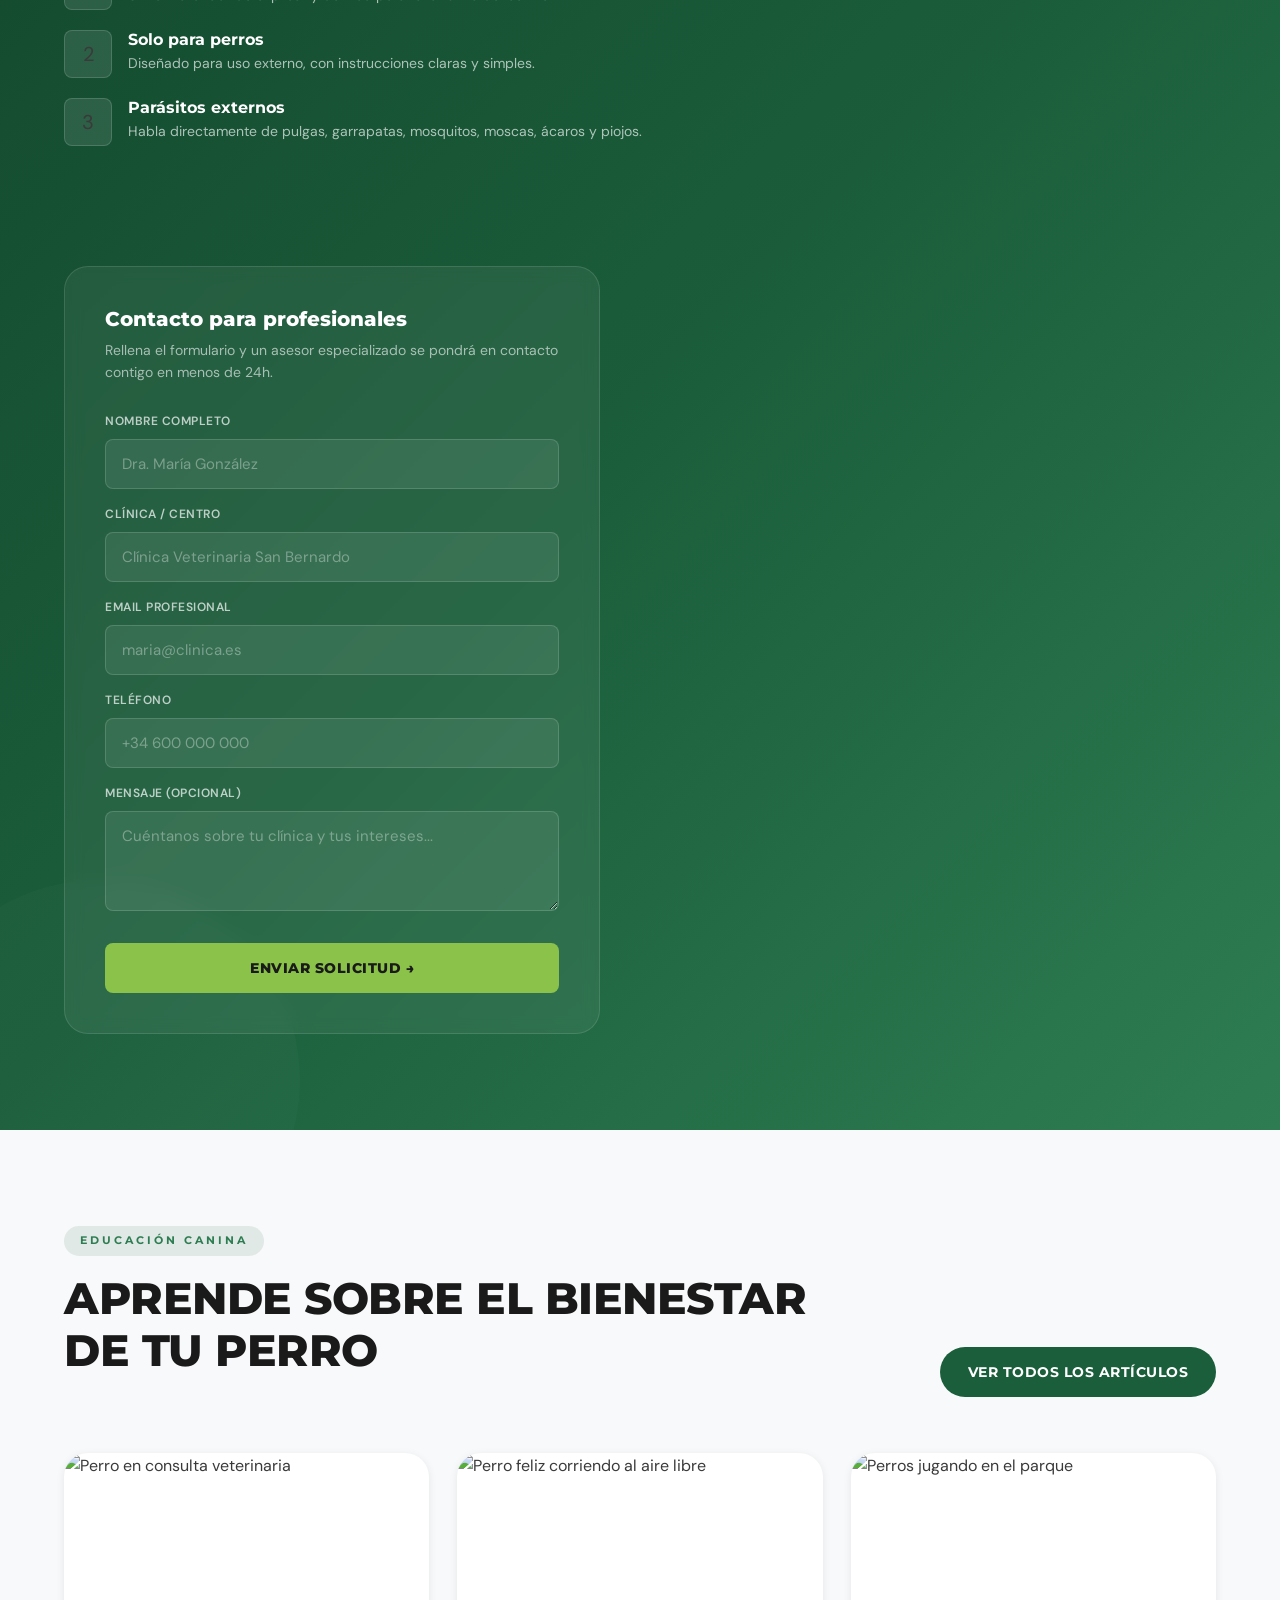
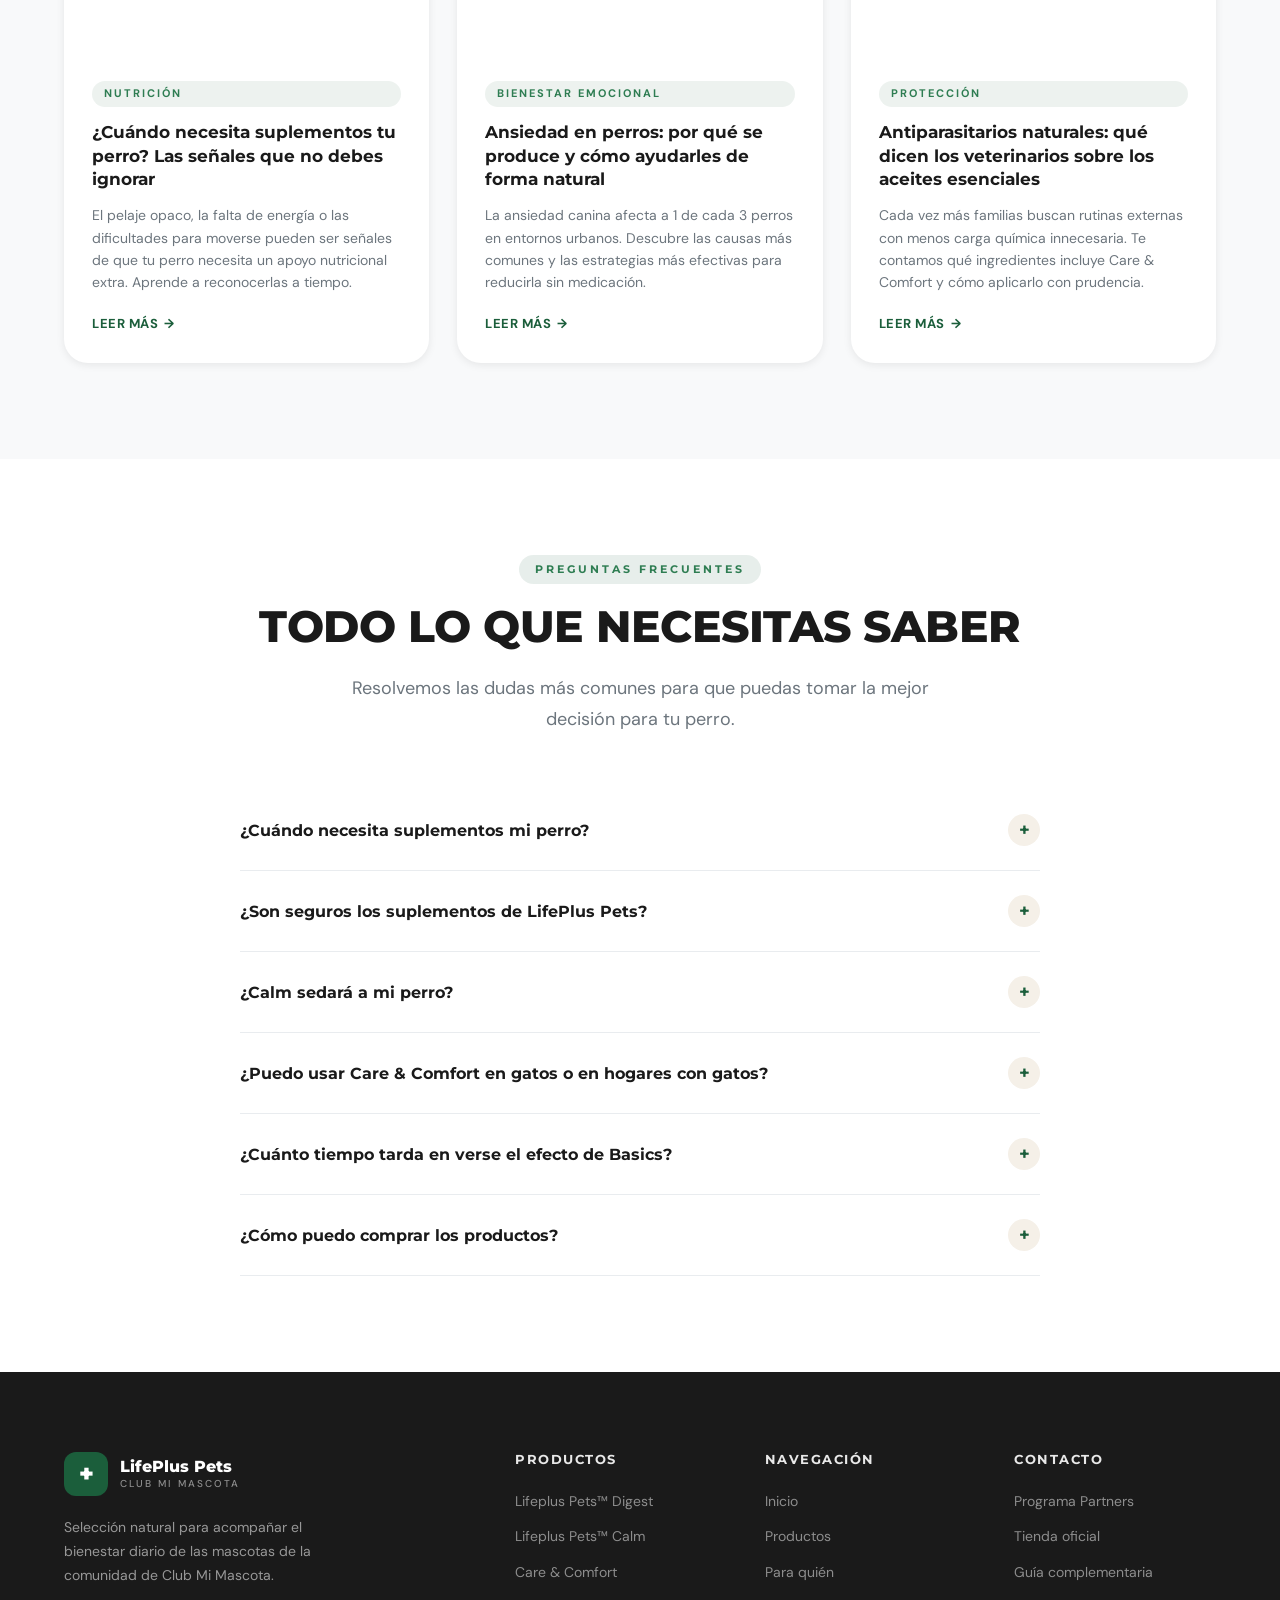
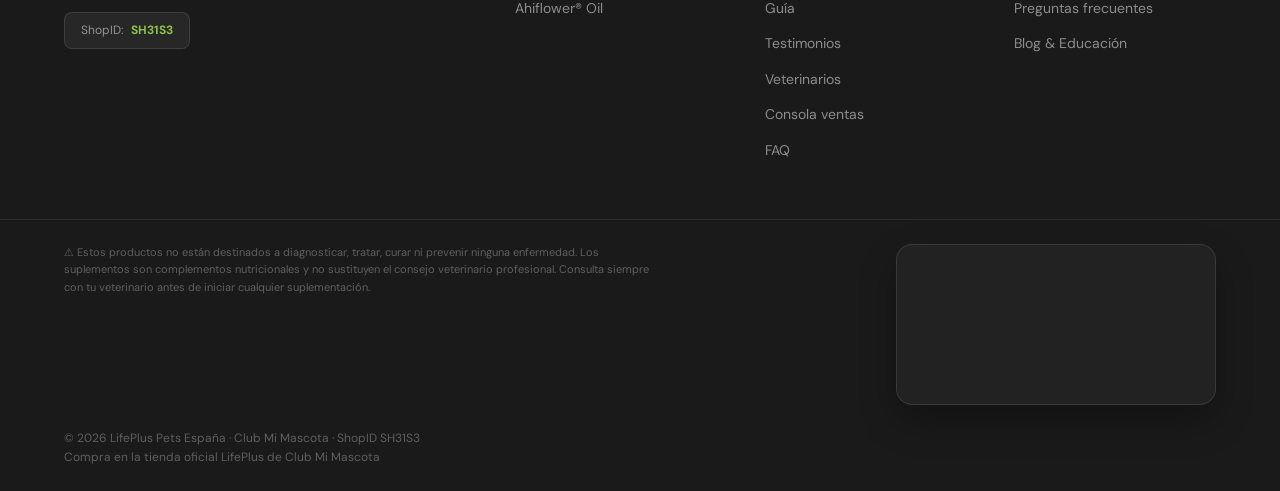
==== commit fa32c137: "fix: duplicate Club Mi Mascota home with product links" ====
--- a/clubmimascota/index.html
+++ b/clubmimascota/index.html
@@ -1,692 +1,3387 @@
-<!doctype html>
+<!DOCTYPE html>
+<!-- petvitalityhub.com /clubmimascota/ - duplicated from main home, shop SH31S3 -->
 <html lang="es">
 <head>
-  <meta charset="utf-8">
-  <meta name="viewport" content="width=device-width, initial-scale=1">
+  <meta charset="UTF-8" />
+  <meta name="viewport" content="width=device-width, initial-scale=1.0" />
+  <meta name="description" content="LifePlus Pets para Club Mi Mascota — selección de suplementos naturales para acompañar el bienestar diario de las mascotas de la comunidad." />
+  <meta name="keywords" content="suplementos perros, suplementos naturales mascotas, España, vitaminas perros, antiparasitario natural" />
   <title>LifePlus Pets para Club Mi Mascota | Pet Vitality Hub</title>
-  <meta name="description" content="Selección de suplementos naturales LifePlus Pets para acompañar el bienestar diario de las mascotas de la comunidad de Club Mi Mascota.">
+
+  <!-- Google Fonts -->
+  <link rel="preconnect" href="https://fonts.googleapis.com" />
+  <link rel="preconnect" href="https://fonts.gstatic.com" crossorigin />
+  <link href="https://fonts.googleapis.com/css2?family=Cairo:wght@400;600;700;800&family=Montserrat:wght@400;600;700;800;900&family=DM+Sans:wght@300;400;500;600&display=swap" rel="stylesheet" />
+
   <style>
+    /* ===========================
+       CSS CUSTOM PROPERTIES
+    =========================== */
     :root {
-      --green: #1f7a4d;
-      --green-dark: #14563a;
-      --navy: #172a4d;
-      --gold: #caa24a;
-      --cream: #f7f3ea;
-      --white: #ffffff;
-      --ink: #17211d;
-      --muted: #647067;
-      --line: #e8dfcf;
-      --soft: #f5f8f3;
-      --shadow: 0 20px 60px rgba(23, 42, 77, 0.14);
-      --radius: 8px;
-      --shop-url: "https://ww1.lifeplus.com/SH31S3/S/";
-    }
-
-    * {
-      box-sizing: border-box;
-    }
-
-    html {
-      scroll-behavior: smooth;
-    }
+      --green-deep:    #1B5E3B;
+      --green-mid:     #2E7D52;
+      --green-light:   #4CAF50;
+      --green-lime:    #8BC34A;
+      --pink:          #C2527A;
+      --pink-light:    #E8799A;
+      --cream:         #F5F0E8;
+      --cream-dark:    #EDE7D9;
+      --amber:         #D4A017;
+      --amber-light:   #F0C040;
+      --blue-calm:     #4A7FA5;
+      --blue-calm-lt:  #6FA3C8;
+      --terracotta:    #A0522D;
+      --terracotta-lt: #C1764A;
+      --white:         #FFFFFF;
+      --gray-100:      #F8F9FA;
+      --gray-200:      #E9ECEF;
+      --gray-400:      #ADB5BD;
+      --gray-600:      #6C757D;
+      --gray-800:      #343A40;
+      --text-dark:     #1A1A1A;
+      --text-body:     #3A3A3A;
+      --shadow-sm:     0 2px 8px rgba(0,0,0,0.08);
+      --shadow-md:     0 8px 32px rgba(0,0,0,0.12);
+      --shadow-lg:     0 16px 64px rgba(0,0,0,0.16);
+      --radius-sm:     8px;
+      --radius-md:     16px;
+      --radius-lg:     24px;
+      --radius-xl:     40px;
+      --transition:    0.3s cubic-bezier(0.4, 0, 0.2, 1);
+    }
+
+    /* ===========================
+       RESET & BASE
+    =========================== */
+    *, *::before, *::after { box-sizing: border-box; margin: 0; padding: 0; }
+
+    html { scroll-behavior: smooth; font-size: 16px; }
 
     body {
-      margin: 0;
-      color: var(--ink);
-      background: #fffaf1;
-      font-family: Inter, Arial, Helvetica, sans-serif;
+      font-family: 'DM Sans', system-ui, sans-serif;
+      color: var(--text-body);
+      background: var(--white);
+      overflow-x: hidden;
       line-height: 1.6;
     }
 
-    img {
-      max-width: 100%;
-      display: block;
-    }
-
-    a {
-      color: inherit;
+    img { max-width: 100%; height: auto; display: block; }
+    a { text-decoration: none; color: inherit; }
+    ul { list-style: none; }
+
+    h1, h2, h3, h4, h5 {
+      font-family: 'Montserrat', system-ui, sans-serif;
+      color: var(--text-dark);
+      line-height: 1.2;
     }
 
     .container {
-      width: min(1120px, calc(100% - 36px));
+      max-width: 1200px;
       margin: 0 auto;
-    }
-
-    .nav {
-      position: sticky;
-      top: 0;
-      z-index: 20;
-      background: rgba(255, 250, 241, 0.94);
-      border-bottom: 1px solid rgba(232, 223, 207, 0.82);
-      backdrop-filter: blur(18px);
-    }
-
-    .nav-inner {
-      min-height: 76px;
+      padding: 0 24px;
+    }
+
+    .section {
+      padding: 96px 0;
+    }
+
+    .section-label {
+      display: inline-block;
+      font-family: 'Montserrat', sans-serif;
+      font-size: 11px;
+      font-weight: 700;
+      letter-spacing: 3px;
+      text-transform: uppercase;
+      color: var(--green-mid);
+      background: rgba(27, 94, 59, 0.1);
+      padding: 6px 16px;
+      border-radius: 100px;
+      margin-bottom: 16px;
+    }
+
+    .section-title {
+      font-size: clamp(28px, 4vw, 44px);
+      font-weight: 800;
+      text-transform: uppercase;
+      letter-spacing: -0.5px;
+      margin-bottom: 20px;
+    }
+
+    .section-subtitle {
+      font-size: 18px;
+      color: var(--gray-600);
+      max-width: 600px;
+      line-height: 1.7;
+    }
+
+    .btn {
+      display: inline-flex;
+      align-items: center;
+      gap: 8px;
+      padding: 14px 28px;
+      border-radius: 100px;
+      font-family: 'Montserrat', sans-serif;
+      font-size: 14px;
+      font-weight: 700;
+      letter-spacing: 0.5px;
+      text-transform: uppercase;
+      cursor: pointer;
+      border: none;
+      transition: var(--transition);
+      white-space: nowrap;
+    }
+
+    .btn-primary {
+      background: var(--green-deep);
+      color: var(--white);
+    }
+    .btn-primary:hover {
+      background: var(--green-mid);
+      transform: translateY(-2px);
+      box-shadow: 0 8px 24px rgba(123,31,162,0.35);
+    }
+
+    .btn-outline {
+      background: transparent;
+      color: var(--white);
+      border: 2px solid rgba(255,255,255,0.7);
+    }
+    .btn-outline:hover {
+      background: rgba(255,255,255,0.15);
+      border-color: var(--white);
+      transform: translateY(-2px);
+    }
+
+    .btn-pink {
+      background: var(--pink);
+      color: var(--white);
+    }
+    .btn-pink:hover {
+      background: var(--pink-light);
+      transform: translateY(-2px);
+      box-shadow: 0 8px 24px rgba(194,82,122,0.35);
+    }
+
+    /* Fade-in animation */
+    .fade-in {
+      opacity: 0;
+      transform: translateY(30px);
+      transition: opacity 0.7s ease, transform 0.7s ease;
+    }
+    .fade-in.visible {
+      opacity: 1;
+      transform: translateY(0);
+    }
+    .fade-in-delay-1 { transition-delay: 0.1s; }
+    .fade-in-delay-2 { transition-delay: 0.2s; }
+    .fade-in-delay-3 { transition-delay: 0.3s; }
+    .fade-in-delay-4 { transition-delay: 0.4s; }
+
+    /* ===========================
+       NAVIGATION
+    =========================== */
+    .navbar {
+      position: fixed;
+      top: 0; left: 0; right: 0;
+      z-index: 1000;
+      padding: 16px 0;
+      transition: var(--transition);
+    }
+
+    .navbar.scrolled {
+      background: rgba(27, 94, 59, 0.97);
+      backdrop-filter: blur(12px);
+      padding: 12px 0;
+      box-shadow: 0 4px 24px rgba(0,0,0,0.2);
+    }
+
+    .navbar .container {
       display: flex;
       align-items: center;
       justify-content: space-between;
-      gap: 24px;
-    }
-
-    .brand {
+    }
+
+    .nav-logo {
+      display: flex;
+      align-items: center;
+      gap: 10px;
+    }
+
+    .nav-logo-mark {
+      width: 40px;
+      height: 40px;
+      background: var(--white);
+      border-radius: 12px;
+      display: flex;
+      align-items: center;
+      justify-content: center;
+      font-family: 'Montserrat', sans-serif;
+      font-weight: 900;
+      font-size: 22px;
+      color: var(--green-deep);
+      flex-shrink: 0;
+    }
+
+    .nav-logo-text {
+      font-family: 'Montserrat', sans-serif;
+      font-weight: 800;
+      font-size: 16px;
+      color: var(--white);
+      letter-spacing: 0.5px;
+      line-height: 1.1;
+    }
+
+    .nav-logo-sub {
+      font-size: 10px;
+      font-weight: 500;
+      letter-spacing: 2px;
+      opacity: 0.8;
+      text-transform: uppercase;
+    }
+
+    .nav-links {
+      display: flex;
+      align-items: center;
+      gap: 8px;
+    }
+
+    .nav-links a {
+      color: rgba(255,255,255,0.85);
+      font-size: 13px;
+      font-weight: 500;
+      padding: 8px 14px;
+      border-radius: 100px;
+      transition: var(--transition);
+    }
+    .nav-links a:hover {
+      color: var(--white);
+      background: rgba(255,255,255,0.12);
+    }
+
+    .nav-utility {
       display: flex;
       align-items: center;
       gap: 12px;
-      text-decoration: none;
-    }
-
-    .brand-mark {
-      width: 34px;
-      height: 34px;
-      border-radius: 8px;
-      display: grid;
-      place-items: center;
-      color: var(--white);
-      background: var(--green);
-      font-weight: 900;
-      font-size: 22px;
-    }
-
-    .brand-name {
-      font-weight: 900;
-      letter-spacing: -0.01em;
-      line-height: 1.05;
-    }
-
-    .brand-sub {
-      color: var(--muted);
+    }
+
+    .lang-switcher {
+      display: inline-flex;
+      align-items: center;
+      gap: 6px;
+      padding: 6px;
+      border-radius: 999px;
+      background: rgba(255,255,255,0.14);
+      border: 1px solid rgba(255,255,255,0.18);
+      backdrop-filter: blur(10px);
+    }
+
+    .lang-switcher button {
+      border: none;
+      background: transparent;
+      color: rgba(255,255,255,0.82);
+      font-family: 'Montserrat', system-ui, sans-serif;
       font-size: 11px;
       font-weight: 800;
-      letter-spacing: 0.18em;
+      letter-spacing: 0.08em;
       text-transform: uppercase;
-    }
-
-    .nav-links {
+      padding: 9px 12px;
+      border-radius: 999px;
+      cursor: pointer;
+      transition: var(--transition);
+    }
+
+    .lang-switcher button:hover,
+    .lang-switcher button:focus-visible {
+      color: var(--white);
+      background: rgba(255,255,255,0.10);
+      outline: none;
+    }
+
+    .lang-switcher button.is-active {
+      background: var(--white);
+      color: var(--green-deep);
+      box-shadow: 0 8px 18px rgba(0,0,0,0.12);
+    }
+
+    .lang-switcher button[lang="ar"] {
+      font-family: 'Cairo', sans-serif;
+      text-transform: none;
+      letter-spacing: 0;
+      font-size: 13px;
+      font-weight: 700;
+    }
+
+    .nav-cta {
+      background: var(--white) !important;
+      color: var(--green-deep) !important;
+      font-family: 'Montserrat', sans-serif;
+      font-weight: 700 !important;
+      font-size: 12px !important;
+      letter-spacing: 0.5px;
+      text-transform: uppercase;
+    }
+    .nav-cta:hover {
+      background: var(--cream) !important;
+      transform: translateY(-1px);
+    }
+
+    .hamburger {
+      display: none;
+      flex-direction: column;
+      gap: 5px;
+      cursor: pointer;
+      padding: 4px;
+    }
+    .hamburger span {
+      display: block;
+      width: 24px;
+      height: 2px;
+      background: var(--white);
+      border-radius: 2px;
+      transition: var(--transition);
+    }
+
+    @media (max-width: 768px) {
+      .nav-links { display: none; }
+      .hamburger { display: flex; }
+      .nav-utility {
+        margin-left: auto;
+      }
+      .lang-switcher {
+        gap: 4px;
+        padding: 5px;
+      }
+      .lang-switcher button {
+        padding: 8px 10px;
+        font-size: 10px;
+      }
+      .nav-links.open {
+        display: flex;
+        flex-direction: column;
+        position: fixed;
+        top: 0; left: 0; right: 0; bottom: 0;
+        background: var(--green-deep);
+        justify-content: center;
+        align-items: center;
+        gap: 16px;
+        z-index: 999;
+      }
+      .nav-links.open a {
+        font-size: 20px;
+        padding: 12px 24px;
+      }
+    }
+
+    /* ===========================
+       HERO SECTION
+    =========================== */
+    .hero {
+      position: relative;
+      min-height: 100vh;
       display: flex;
       align-items: center;
-      gap: 20px;
-      color: #405048;
+      overflow: hidden;
+      background: var(--green-deep);
+    }
+
+    .hero-bg {
+      position: absolute;
+      inset: 0;
+      background-image: url('https://images.unsplash.com/photo-1552053831-71594a27632d?w=1600&q=80');
+      background-size: cover;
+      background-position: center 30%;
+      opacity: 0.25;
+      transform: scale(1.05);
+      animation: heroZoom 20s ease-in-out infinite alternate;
+    }
+
+    @keyframes heroZoom {
+      from { transform: scale(1.05); }
+      to   { transform: scale(1.12); }
+    }
+
+    .hero-overlay {
+      position: absolute;
+      inset: 0;
+      background: linear-gradient(
+        135deg,
+        rgba(27,94,59,0.92) 0%,
+        rgba(27,94,59,0.75) 50%,
+        rgba(46,125,82,0.60) 100%
+      );
+    }
+
+    .hero-content {
+      position: relative;
+      z-index: 1;
+      padding: 140px 0 100px;
+      width: 100%;
+    }
+
+    .hero-badge {
+      display: inline-flex;
+      align-items: center;
+      gap: 10px;
+      background: rgba(255,255,255,0.12);
+      border: 1px solid rgba(255,255,255,0.25);
+      border-radius: 100px;
+      padding: 8px 20px;
+      margin-bottom: 32px;
+      backdrop-filter: blur(8px);
+    }
+
+    .hero-badge-dot {
+      width: 8px;
+      height: 8px;
+      background: var(--green-lime);
+      border-radius: 50%;
+      animation: pulse 2s infinite;
+    }
+    @keyframes pulse {
+      0%, 100% { opacity: 1; transform: scale(1); }
+      50%       { opacity: 0.6; transform: scale(1.3); }
+    }
+
+    .hero-badge span {
+      color: rgba(255,255,255,0.9);
+      font-size: 12px;
+      font-weight: 600;
+      letter-spacing: 1.5px;
+      text-transform: uppercase;
+    }
+
+    .hero-title {
+      font-size: clamp(36px, 6vw, 72px);
+      font-weight: 900;
+      color: var(--white);
+      text-transform: uppercase;
+      letter-spacing: -1px;
+      max-width: 800px;
+      margin-bottom: 24px;
+      line-height: 1.05;
+    }
+
+    .hero-title .highlight {
+      color: var(--green-lime);
+      display: block;
+    }
+
+    .hero-subtitle {
+      font-size: clamp(16px, 2vw, 20px);
+      color: rgba(255,255,255,0.85);
+      max-width: 540px;
+      margin-bottom: 48px;
+      line-height: 1.7;
+      font-weight: 400;
+    }
+
+    .hero-actions {
+      display: flex;
+      gap: 16px;
+      flex-wrap: wrap;
+      margin-bottom: 64px;
+    }
+
+    .hero-stats {
+      display: flex;
+      gap: 48px;
+      flex-wrap: wrap;
+    }
+
+    .hero-stat {
+      border-left: 2px solid var(--green-lime);
+      padding-left: 16px;
+    }
+
+    .hero-stat-number {
+      font-family: 'Montserrat', sans-serif;
+      font-size: 28px;
+      font-weight: 900;
+      color: var(--white);
+      line-height: 1;
+    }
+
+    .hero-stat-label {
+      font-size: 12px;
+      color: rgba(255,255,255,0.65);
+      text-transform: uppercase;
+      letter-spacing: 1px;
+      margin-top: 4px;
+    }
+
+    .hero-member-badge {
+      position: absolute;
+      bottom: 48px;
+      right: 48px;
+      width: 110px;
+      height: 110px;
+      background: rgba(255,255,255,0.1);
+      border: 2px solid rgba(255,255,255,0.3);
+      border-radius: 50%;
+      display: flex;
+      flex-direction: column;
+      align-items: center;
+      justify-content: center;
+      text-align: center;
+      backdrop-filter: blur(8px);
+      animation: spin-slow 20s linear infinite;
+    }
+
+    .hero-member-badge-inner {
+      position: absolute;
+      inset: 0;
+      border-radius: 50%;
+      display: flex;
+      flex-direction: column;
+      align-items: center;
+      justify-content: center;
+    }
+
+    .hero-member-badge span {
+      font-family: 'Montserrat', sans-serif;
+      font-size: 9px;
+      font-weight: 700;
+      letter-spacing: 2px;
+      text-transform: uppercase;
+      color: var(--white);
+      text-align: center;
+      line-height: 1.3;
+    }
+
+    .hero-member-badge .plus-icon {
+      font-size: 22px;
+      font-weight: 900;
+      color: var(--green-lime);
+      line-height: 1;
+      margin-bottom: 4px;
+    }
+
+    @media (max-width: 768px) {
+      .hero-member-badge { display: none; }
+      .hero-stats { gap: 24px; }
+    }
+
+    /* ===========================
+       PILLARS SECTION
+    =========================== */
+    .pillars {
+      background: var(--cream);
+      padding: 80px 0;
+    }
+
+    .pillars-grid {
+      display: grid;
+      grid-template-columns: repeat(3, 1fr);
+      gap: 32px;
+      margin-top: 56px;
+    }
+
+    @media (max-width: 768px) {
+      .pillars-grid { grid-template-columns: 1fr; gap: 24px; }
+    }
+
+    .pillar-card {
+      background: var(--white);
+      border-radius: var(--radius-lg);
+      padding: 40px 32px;
+      text-align: center;
+      box-shadow: var(--shadow-sm);
+      transition: var(--transition);
+      position: relative;
+      overflow: hidden;
+    }
+
+    .pillar-card::before {
+      content: '';
+      position: absolute;
+      top: 0; left: 0; right: 0;
+      height: 4px;
+      background: linear-gradient(90deg, var(--green-deep), var(--green-lime));
+    }
+
+    .pillar-card:hover {
+      transform: translateY(-8px);
+      box-shadow: var(--shadow-md);
+    }
+
+    .pillar-icon {
+      width: 72px;
+      height: 72px;
+      background: linear-gradient(135deg, var(--green-deep), var(--green-mid));
+      border-radius: 20px;
+      display: flex;
+      align-items: center;
+      justify-content: center;
+      font-size: 32px;
+      margin: 0 auto 24px;
+      box-shadow: 0 8px 24px rgba(27,94,59,0.25);
+    }
+
+    .pillar-card h3 {
+      font-size: 18px;
+      font-weight: 800;
+      text-transform: uppercase;
+      letter-spacing: 0.5px;
+      color: var(--green-deep);
+      margin-bottom: 12px;
+    }
+
+    .pillar-card p {
+      font-size: 15px;
+      color: var(--gray-600);
+      line-height: 1.7;
+    }
+
+    /* ===========================
+       PRODUCTS SECTION
+    =========================== */
+    .products {
+      background: var(--white);
+    }
+
+    .products-header {
+      text-align: center;
+      margin-bottom: 64px;
+    }
+
+    /* ──────────────────────────────────────────
+       PRODUCTS GRID — showcase horizontal cards
+    ────────────────────────────────────────── */
+    .products-grid {
+      display: flex;
+      flex-direction: column;
+      gap: 28px;
+    }
+
+    .product-card {
+      background: var(--white);
+      border-radius: var(--radius-lg);
+      overflow: hidden;
+      box-shadow: 0 4px 24px rgba(0,0,0,0.07);
+      border: 1px solid var(--gray-200);
+      display: flex;
+      flex-direction: row;
+      min-height: 300px;
+      transition: box-shadow 0.4s ease, transform 0.4s ease;
+    }
+
+    .product-card:hover {
+      transform: translateY(-6px);
+      box-shadow: 0 20px 56px rgba(0,0,0,0.13);
+    }
+
+    /* ── Visual side ── */
+    .product-visual {
+      width: 280px;
+      min-width: 280px;
+      flex-shrink: 0;
+      display: flex;
+      align-items: center;
+      justify-content: center;
+      position: relative;
+      overflow: hidden;
+    }
+
+    /* Diagonal light sweep */
+    .product-visual::before {
+      content: '';
+      position: absolute;
+      inset: 0;
+      background: linear-gradient(135deg, rgba(255,255,255,0.45) 0%, transparent 60%);
+      z-index: 1;
+      pointer-events: none;
+    }
+
+    /* Floating particles */
+    .product-visual::after {
+      content: '';
+      position: absolute;
+      bottom: 20px; right: 20px;
+      width: 60px; height: 60px;
+      border-radius: 50%;
+      background: rgba(255,255,255,0.06);
+      z-index: 1;
+    }
+
+    .product-orb-wrap {
+      position: relative;
+      z-index: 2;
+      perspective: 900px;
+    }
+
+    .product-orb {
+      width: 220px;
+      height: 220px;
+      border-radius: 50%;
+      display: flex;
+      align-items: center;
+      justify-content: center;
+      position: relative;
+      background: transparent;
+      box-shadow: none;
+      transform-style: preserve-3d;
+      opacity: 0;
+      overflow: visible;
+    }
+
+    .product-orb img {
+      width: 210px;
+      height: 210px;
+      object-fit: contain;
+      display: block;
+      mix-blend-mode: multiply;
+      filter: drop-shadow(0 8px 20px rgba(0,0,0,0.22));
+      transition: transform 0.4s ease, filter 0.3s ease;
+      position: relative;
+      z-index: 1;
+    }
+
+    .product-card:hover .product-orb img {
+      transform: scale(1.1) translateY(-6px);
+      filter: drop-shadow(0 14px 28px rgba(0,0,0,0.28));
+    }
+
+    .product-orb.animate-in {
+      opacity: 1;
+      animation: orb-spin-in 1s cubic-bezier(0.34,1.56,0.64,1) forwards,
+                 orb-3d-float 5s ease-in-out 1s infinite;
+    }
+
+    @keyframes orb-spin-in {
+      0%   { transform: perspective(900px) rotateY(-120deg) rotateX(20deg) scale(0.35); opacity: 0; }
+      60%  { transform: perspective(900px) rotateY(12deg)   rotateX(-6deg)  scale(1.04); opacity: 1; }
+      100% { transform: perspective(900px) rotateY(0deg)    rotateX(0deg)   scale(1);   opacity: 1; }
+    }
+
+    @keyframes orb-3d-float {
+      0%   { transform: perspective(900px) translateY(0px)   rotateY(0deg)   rotateX(0deg)  rotateZ(0deg); }
+      20%  { transform: perspective(900px) translateY(-14px) rotateY(8deg)   rotateX(-4deg) rotateZ(1deg); }
+      45%  { transform: perspective(900px) translateY(-18px) rotateY(-5deg)  rotateX(5deg)  rotateZ(-1.5deg); }
+      70%  { transform: perspective(900px) translateY(-10px) rotateY(10deg)  rotateX(-3deg) rotateZ(2deg); }
+      100% { transform: perspective(900px) translateY(0px)   rotateY(0deg)   rotateX(0deg)  rotateZ(0deg); }
+    }
+
+    /* Interactive parallax on hover — JS-driven via style attribute */
+    .product-orb-wrap {
+      transition: transform 0.15s ease;
+    }
+
+    /* Pulsing rings — dark-tinted to show on pastel backgrounds */
+    .product-orb::before,
+    .product-orb::after {
+      content: '';
+      position: absolute;
+      border-radius: 50%;
+      pointer-events: none;
+      z-index: 0;
+    }
+    .product-orb::before {
+      width: 230px; height: 230px;
+      border: 2px solid rgba(0,0,0,0.10);
+      animation: ring-pulse 3.5s ease-in-out infinite;
+    }
+    .product-orb::after {
+      width: 268px; height: 268px;
+      border: 1px solid rgba(0,0,0,0.06);
+      animation: ring-pulse 3.5s ease-in-out 0.7s infinite;
+    }
+
+    @keyframes ring-pulse {
+      0%,100% { transform: scale(1);    opacity: 1;   }
+      50%     { transform: scale(1.06); opacity: 0.35; }
+    }
+
+    /* Product number badge */
+    .product-number {
+      position: absolute;
+      top: 18px; left: 18px;
+      width: 36px; height: 36px;
+      border-radius: 50%;
+      background: rgba(0,0,0,0.08);
+      border: 1.5px solid rgba(0,0,0,0.15);
+      display: flex;
+      align-items: center;
+      justify-content: center;
+      font-family: 'Montserrat', sans-serif;
+      font-size: 13px;
+      font-weight: 900;
+      color: rgba(0,0,0,0.55);
+      z-index: 3;
+    }
+
+    /* Per-product pastel backgrounds (optimised for mix-blend-mode: multiply) */
+    .product-card--digest   .product-visual { background: linear-gradient(145deg,#D1C4E9,#EDE7F6); }
+    .product-card--calm     .product-visual { background: linear-gradient(145deg,#B3D4EC,#E3F0F8); }
+    .product-card--care     .product-visual { background: linear-gradient(145deg,#F5C6A8,#FDF0EA); }
+    .product-card--ahiflower .product-visual{ background: linear-gradient(145deg,#F5E6A0,#FDFAE0); }
+    .product-card--move     .product-visual { background: linear-gradient(145deg,#A5D6A7,#E8F5E9); }
+    .product-card--biscuits .product-visual { background: linear-gradient(145deg,#D7B8A8,#F5EFED); }
+
+    /* ── Content side ── */
+    .product-content {
+      padding: 36px 40px;
+      display: flex;
+      flex-direction: column;
+      justify-content: center;
+      flex: 1;
+    }
+
+    .product-tag {
+      display: inline-block;
+      font-size: 10px;
+      font-weight: 700;
+      letter-spacing: 2.5px;
+      text-transform: uppercase;
+      padding: 4px 14px;
+      border-radius: 100px;
+      margin-bottom: 14px;
+      width: fit-content;
+    }
+
+    .product-card--digest   .product-tag { background: rgba(123,31,162,0.1);   color: #7B1FA2; }
+    .product-card--calm     .product-tag { background: rgba(74,127,165,0.1);  color: var(--blue-calm); }
+    .product-card--care     .product-tag { background: rgba(160,82,45,0.1);   color: var(--terracotta); }
+    .product-card--ahiflower .product-tag{ background: rgba(212,160,23,0.1);  color: var(--amber); }
+    .product-card--move     .product-tag { background: rgba(56,142,60,0.1);   color: #388E3C; }
+    .product-card--biscuits .product-tag { background: rgba(121,85,72,0.1);   color: #795548; }
+
+    .product-name {
+      font-size: 24px;
+      font-weight: 900;
+      text-transform: uppercase;
+      letter-spacing: -0.5px;
+      margin-bottom: 6px;
+      color: var(--text-dark);
+      line-height: 1.15;
+    }
+
+    .product-tagline {
       font-size: 14px;
-      font-weight: 750;
-    }
-
-    .nav-links a {
-      text-decoration: none;
-    }
-
-    .btn {
-      min-height: 46px;
+      color: var(--gray-600);
+      margin-bottom: 16px;
+      font-style: italic;
+    }
+
+    .product-star-badge {
+      display: inline-flex;
+      align-items: center;
+      gap: 6px;
+      padding: 5px 14px;
+      border-radius: 100px;
+      font-size: 11px;
+      font-weight: 700;
+      margin-bottom: 20px;
+      width: fit-content;
+    }
+
+    .product-card--digest   .product-star-badge { background: #7B1FA2; color: #fff; }
+    .product-card--calm     .product-star-badge { background: var(--blue-calm);  color: #fff; }
+    .product-card--care     .product-star-badge { background: var(--terracotta); color: #fff; }
+    .product-card--ahiflower .product-star-badge{ background: var(--amber);      color: #fff; }
+    .product-card--move     .product-star-badge { background: #388E3C;           color: #fff; }
+    .product-card--biscuits .product-star-badge { background: #795548;           color: #fff; }
+
+    .product-desc {
+      font-size: 14px;
+      color: var(--gray-600);
+      line-height: 1.7;
+      margin-bottom: 20px;
+    }
+
+    .product-use {
+      font-size: 13px;
+      color: var(--green-deep);
+      line-height: 1.55;
+      margin: -8px 0 18px;
+      padding: 12px 14px;
+      background: linear-gradient(135deg, rgba(16, 185, 129, 0.10), rgba(16, 185, 129, 0.04));
+      border-left: 4px solid var(--brand);
+      border-radius: 12px;
+      box-shadow: 0 8px 20px rgba(16, 24, 40, 0.05);
+    }
+
+    .product-use strong {
+      display: inline-block;
+      margin-right: 4px;
+      color: var(--brand);
+      letter-spacing: 0.02em;
+      text-transform: uppercase;
+    }
+
+    .product-benefits {
+      display: flex;
+      flex-direction: column;
+      gap: 0;
+      margin-bottom: 24px;
+      flex: 1;
+    }
+
+    .product-benefit {
+      display: flex;
+      align-items: flex-start;
+      gap: 12px;
+      padding: 9px 0;
+      border-bottom: 1px solid var(--gray-200);
+      font-size: 13.5px;
+      color: var(--text-body);
+    }
+
+    .product-benefit:last-child { border-bottom: none; }
+
+    .benefit-icon {
+      width: 28px;
+      height: 28px;
+      border-radius: 8px;
+      display: flex;
+      align-items: center;
+      justify-content: center;
+      font-size: 14px;
+      flex-shrink: 0;
+    }
+
+    .product-card--digest   .benefit-icon { background: rgba(123,31,162,0.08); }
+    .product-card--calm     .benefit-icon { background: rgba(74,127,165,0.08); }
+    .product-card--care     .benefit-icon { background: rgba(160,82,45,0.08); }
+    .product-card--ahiflower .benefit-icon{ background: rgba(212,160,23,0.08); }
+    .product-card--move     .benefit-icon { background: rgba(56,142,60,0.08); }
+    .product-card--biscuits .benefit-icon { background: rgba(121,85,72,0.08); }
+
+    .product-cta {
       display: inline-flex;
       align-items: center;
       justify-content: center;
+      gap: 8px;
+      padding: 14px 32px;
+      border-radius: var(--radius-md);
+      font-family: 'Montserrat', sans-serif;
+      font-size: 13px;
+      font-weight: 700;
+      letter-spacing: 0.8px;
+      text-transform: uppercase;
+      transition: var(--transition);
+      width: fit-content;
+    }
+
+    .product-card--digest   .product-cta { background: #7B1FA2; color: #fff; }
+    .product-card--digest   .product-cta:hover { background: #9C27B0; transform: translateY(-2px); box-shadow: 0 8px 24px rgba(123,31,162,0.35); }
+    .product-card--calm     .product-cta { background: var(--blue-calm);  color: #fff; }
+    .product-card--calm     .product-cta:hover { background: #5B9BD5; transform: translateY(-2px); box-shadow: 0 8px 24px rgba(74,127,165,0.35); }
+    .product-card--care     .product-cta { background: var(--terracotta); color: #fff; }
+    .product-card--care     .product-cta:hover { background: var(--terracotta-lt); transform: translateY(-2px); box-shadow: 0 8px 24px rgba(160,82,45,0.35); }
+    .product-card--ahiflower .product-cta{ background: var(--amber);      color: #fff; }
+    .product-card--ahiflower .product-cta:hover { background: var(--amber-light); transform: translateY(-2px); box-shadow: 0 8px 24px rgba(212,160,23,0.35); }
+    .product-card--move     .product-cta { background: #388E3C; color: #fff; }
+    .product-card--move     .product-cta:hover { background: #43A047; transform: translateY(-2px); box-shadow: 0 8px 24px rgba(56,142,60,0.35); }
+    .product-card--biscuits .product-cta { background: #795548; color: #fff; }
+    .product-card--biscuits .product-cta:hover { background: #8D6E63; transform: translateY(-2px); box-shadow: 0 8px 24px rgba(121,85,72,0.35); }
+
+    /* ── Responsive ── */
+    @media (max-width: 860px) {
+      .product-card { flex-direction: column; }
+      .product-visual { width: 100%; min-width: unset; height: 220px; }
+      .product-orb { width: 150px; height: 150px; font-size: 64px; }
+      .product-content { padding: 28px 28px 32px; }
+    }
+
+    @media (max-width: 480px) {
+      .product-visual { height: 190px; }
+      .product-orb { width: 130px; height: 130px; font-size: 54px; }
+      .product-name { font-size: 20px; }
+    }
+
+    /* ===========================
+       FOR WHOM SECTION
+    =========================== */
+    .forwhom {
+      background: var(--cream);
+    }
+
+    .forwhom-header {
+      text-align: center;
+      margin-bottom: 56px;
+    }
+
+    .forwhom-grid {
+      display: grid;
+      grid-template-columns: repeat(2, 1fr);
+      gap: 32px;
+    }
+
+    @media (max-width: 768px) {
+      .forwhom-grid { grid-template-columns: 1fr; }
+    }
+
+    .persona-card {
+      background: var(--white);
+      border-radius: var(--radius-lg);
+      overflow: hidden;
+      box-shadow: var(--shadow-sm);
+      display: flex;
+      flex-direction: column;
+      transition: var(--transition);
+    }
+
+    .persona-card:hover {
+      transform: translateY(-6px);
+      box-shadow: var(--shadow-md);
+    }
+
+    .persona-img {
+      width: 100%;
+      height: 240px;
+      object-fit: cover;
+    }
+
+    .persona-body {
+      padding: 32px;
+    }
+
+    .persona-tag {
+      display: inline-block;
+      background: rgba(27,94,59,0.08);
+      color: var(--green-deep);
+      font-size: 11px;
+      font-weight: 700;
+      letter-spacing: 2px;
+      text-transform: uppercase;
+      padding: 4px 14px;
+      border-radius: 100px;
+      margin-bottom: 16px;
+    }
+
+    .persona-name {
+      font-size: 22px;
+      font-weight: 800;
+      color: var(--text-dark);
+      margin-bottom: 8px;
+    }
+
+    .persona-role {
+      font-size: 13px;
+      color: var(--gray-600);
+      font-weight: 500;
+      margin-bottom: 16px;
+    }
+
+    .persona-story {
+      font-size: 15px;
+      color: var(--text-body);
+      line-height: 1.7;
+      margin-bottom: 20px;
+    }
+
+    .persona-products {
+      display: flex;
+      gap: 8px;
+      flex-wrap: wrap;
+    }
+
+    .persona-product-chip {
+      background: var(--cream-dark);
+      color: var(--text-body);
+      font-size: 12px;
+      font-weight: 600;
+      padding: 4px 12px;
+      border-radius: 100px;
+    }
+
+    /* ===========================
+       GUIDE PREVIEW
+    =========================== */
+    .guide-preview {
+      background:
+        radial-gradient(circle at top right, rgba(139,195,74,0.22), transparent 28%),
+        linear-gradient(180deg, #f8f5ed 0%, #f1ecdf 100%);
+      border-top: 1px solid rgba(27,94,59,0.08);
+      border-bottom: 1px solid rgba(27,94,59,0.08);
+    }
+
+    .guide-preview-grid {
+      display: grid;
+      grid-template-columns: minmax(0, 1.15fr) minmax(320px, 0.85fr);
+      gap: 56px;
+      align-items: center;
+    }
+
+    @media (max-width: 960px) {
+      .guide-preview-grid {
+        grid-template-columns: 1fr;
+        gap: 40px;
+      }
+    }
+
+    .guide-preview-copy .section-label {
+      background: rgba(27,94,59,0.08);
+      color: var(--green-deep);
+    }
+
+    .guide-preview-copy .section-title {
+      max-width: 12ch;
+      margin-bottom: 18px;
+    }
+
+    .guide-preview-copy .section-subtitle {
+      margin: 0 0 24px;
+      max-width: 60ch;
+    }
+
+    .guide-preview-points {
+      display: grid;
+      gap: 12px;
+      margin-bottom: 28px;
+    }
+
+    .guide-preview-point {
+      display: flex;
+      align-items: center;
+      gap: 12px;
+      color: var(--text-body);
+      font-size: 15px;
+      line-height: 1.5;
+    }
+
+    .guide-preview-point strong {
+      color: var(--text-dark);
+    }
+
+    .guide-preview-dot {
+      width: 10px;
+      height: 10px;
+      border-radius: 50%;
+      background: var(--green-lime);
+      box-shadow: 0 0 0 7px rgba(139,195,74,0.18);
+      flex-shrink: 0;
+    }
+
+    .guide-preview-actions {
+      display: flex;
+      gap: 14px;
+      flex-wrap: wrap;
+    }
+
+    .guide-preview-book {
+      position: relative;
+      max-width: 420px;
+      margin-left: auto;
+      perspective: 1600px;
+    }
+
+    @media (max-width: 960px) {
+      .guide-preview-book {
+        margin-left: 0;
+      }
+    }
+
+    .guide-preview-book::before,
+    .guide-preview-book::after {
+      content: '';
+      position: absolute;
+      inset: 0;
+      border-radius: 28px;
+      transform-origin: left center;
+      transition: transform 320ms ease;
+    }
+
+    .guide-preview-book::before {
+      background: rgba(27,94,59,0.10);
+      transform: translate(16px, 16px) rotate(4deg);
+    }
+
+    .guide-preview-book::after {
+      background: rgba(27,94,59,0.07);
+      transform: translate(8px, 8px) rotate(2deg);
+    }
+
+    .guide-preview-card {
+      position: relative;
+      z-index: 1;
+      min-height: 460px;
+      padding: 34px 30px 30px;
+      border-radius: 28px;
+      color: var(--white);
+      background:
+        linear-gradient(145deg, rgba(255,255,255,0.12), rgba(255,255,255,0.04)),
+        linear-gradient(160deg, #0e3d27 0%, #1B5E3B 55%, #2e7d52 100%);
+      box-shadow: 0 26px 60px rgba(27,94,59,0.24);
+      overflow: hidden;
+      transform-style: preserve-3d;
+      transition: transform 320ms ease, box-shadow 320ms ease;
+    }
+
+    .guide-preview-book:hover .guide-preview-card {
+      transform: rotateY(-9deg) rotateX(2deg);
+      box-shadow: 0 34px 70px rgba(27,94,59,0.28);
+    }
+
+    .guide-preview-book:hover::before {
+      transform: translate(20px, 18px) rotate(6deg);
+    }
+
+    .guide-preview-book:hover::after {
+      transform: translate(10px, 10px) rotate(3deg);
+    }
+
+    .guide-preview-card::before {
+      content: '';
+      position: absolute;
+      inset: 18px;
+      border-radius: 22px;
+      border: 1px solid rgba(255,255,255,0.16);
+      pointer-events: none;
+    }
+
+    .guide-preview-card::after {
+      content: '';
+      position: absolute;
+      top: 18px;
+      right: -64px;
+      width: 220px;
+      height: 220px;
+      border-radius: 50%;
+      background: rgba(255,255,255,0.08);
+      filter: blur(2px);
+    }
+
+    .guide-preview-kicker {
+      display: inline-flex;
+      align-items: center;
+      gap: 10px;
+      padding: 7px 14px;
       border-radius: 999px;
-      padding: 0 22px;
-      border: 1px solid transparent;
-      font-weight: 900;
-      text-decoration: none;
-      white-space: nowrap;
-    }
-
-    .btn-primary {
+      background: rgba(255,255,255,0.10);
+      color: rgba(255,255,255,0.88);
+      font-size: 12px;
+      font-weight: 700;
+      letter-spacing: 0.12em;
+      text-transform: uppercase;
+    }
+
+    .guide-preview-kicker::before {
+      content: '';
+      width: 8px;
+      height: 8px;
+      border-radius: 50%;
+      background: var(--green-lime);
+      box-shadow: 0 0 0 6px rgba(139,195,74,0.15);
+    }
+
+    .guide-preview-card h3 {
+      font-size: clamp(34px, 5vw, 52px);
+      line-height: 0.98;
+      letter-spacing: -0.04em;
+      margin: 22px 0 16px;
+      max-width: 7ch;
+    }
+
+    .guide-preview-card p {
+      position: relative;
+      z-index: 1;
+      color: rgba(255,255,255,0.76);
+      font-size: 16px;
+      line-height: 1.7;
+      max-width: 30ch;
+      margin-bottom: 24px;
+    }
+
+    .guide-preview-chapters {
+      position: relative;
+      z-index: 1;
+      display: flex;
+      flex-wrap: wrap;
+      gap: 10px;
+      margin-bottom: 26px;
+    }
+
+    .guide-preview-chapters span {
+      display: inline-flex;
+      align-items: center;
+      padding: 8px 12px;
+      border-radius: 999px;
+      background: rgba(255,255,255,0.10);
+      color: rgba(255,255,255,0.82);
+      font-size: 12px;
+      font-weight: 600;
+    }
+
+    .guide-preview-meta {
+      position: relative;
+      z-index: 1;
+      display: grid;
+      grid-template-columns: repeat(3, minmax(0, 1fr));
+      gap: 12px;
+    }
+
+    .guide-preview-meta strong {
+      display: block;
       color: var(--white);
-      background: var(--green);
-      box-shadow: 0 12px 28px rgba(31, 122, 77, 0.23);
-    }
-
-    .btn-secondary {
-      color: var(--navy);
-      background: var(--white);
-      border-color: var(--line);
-    }
-
-    .hero {
+      font-size: 26px;
+      font-weight: 800;
+      margin-bottom: 4px;
+    }
+
+    .guide-preview-meta span {
+      display: block;
+      color: rgba(255,255,255,0.70);
+      font-size: 12px;
+      line-height: 1.4;
+    }
+
+    @media (max-width: 640px) {
+      .guide-preview-card {
+        min-height: auto;
+      }
+
+      .guide-preview-meta {
+        grid-template-columns: 1fr;
+      }
+    }
+
+    /* ===========================
+       TESTIMONIALS
+    =========================== */
+    .testimonials {
+      background: var(--green-deep);
       position: relative;
       overflow: hidden;
-      background:
-        linear-gradient(130deg, rgba(23, 42, 77, 0.88), rgba(31, 122, 77, 0.76)),
-        url("https://images.unsplash.com/photo-1544568100-847a948585b9?w=1800&q=82") center / cover;
+    }
+
+    .testimonials::before {
+      content: '"';
+      position: absolute;
+      top: -40px; right: 5%;
+      font-size: 400px;
+      font-family: 'Montserrat', sans-serif;
+      font-weight: 900;
+      color: rgba(255,255,255,0.04);
+      line-height: 1;
+      pointer-events: none;
+    }
+
+    .testimonials .section-label {
+      background: rgba(255,255,255,0.12);
+      color: var(--green-lime);
+    }
+
+    .testimonials .section-title {
       color: var(--white);
     }
 
-    .hero-inner {
-      min-height: 720px;
-      display: grid;
-      grid-template-columns: minmax(0, 1fr) minmax(320px, 430px);
-      align-items: center;
-      gap: 56px;
-      padding: 96px 0 72px;
-    }
-
-    .eyebrow {
-      color: #f1ce76;
-      font-size: 13px;
-      font-weight: 900;
-      letter-spacing: 0.14em;
-      text-transform: uppercase;
-      margin: 0 0 14px;
-    }
-
-    .hero h1 {
-      font-family: Georgia, "Times New Roman", serif;
-      font-size: clamp(46px, 7vw, 82px);
-      line-height: 0.98;
-      max-width: 780px;
-      margin: 0 0 22px;
-      letter-spacing: 0;
-    }
-
-    .hero-copy {
-      max-width: 690px;
-      margin: 0 0 28px;
-      color: rgba(255, 255, 255, 0.9);
-      font-size: 20px;
-    }
-
-    .hero-actions {
-      display: flex;
-      flex-wrap: wrap;
-      gap: 14px;
-      align-items: center;
-    }
-
-    .hero-note {
-      margin: 20px 0 0;
-      color: rgba(255, 255, 255, 0.78);
-      font-size: 14px;
-    }
-
-    .hero-card {
-      background: rgba(255, 255, 255, 0.96);
-      color: var(--ink);
-      border: 1px solid rgba(255, 255, 255, 0.7);
-      border-radius: var(--radius);
-      box-shadow: var(--shadow);
-      padding: 26px;
-    }
-
-    .hero-card h2 {
-      color: var(--navy);
-      font-family: Georgia, "Times New Roman", serif;
-      font-size: 30px;
-      line-height: 1.1;
-      margin: 0 0 12px;
-    }
-
-    .product-stack {
-      min-height: 170px;
-      display: flex;
-      align-items: end;
-      justify-content: center;
-      gap: 10px;
-      margin: 22px 0;
-      padding: 18px;
-      background: linear-gradient(180deg, #fff, var(--soft));
-      border: 1px solid var(--line);
-      border-radius: var(--radius);
-    }
-
-    .product-stack img {
-      width: 86px;
-      height: 122px;
-      object-fit: contain;
-    }
-
-    .product-stack img:nth-child(2) {
-      width: 104px;
-      height: 148px;
-    }
-
-    .chips {
-      display: flex;
-      flex-wrap: wrap;
-      gap: 8px;
-    }
-
-    .chip {
-      border: 1px solid var(--line);
-      border-radius: 999px;
-      color: var(--navy);
-      background: #fff;
-      font-size: 12px;
-      font-weight: 850;
-      padding: 7px 10px;
-    }
-
-    .section {
-      padding: 90px 0;
-      background: var(--white);
-    }
-
-    .section.alt {
-      background: var(--cream);
-    }
-
-    .section-head {
-      max-width: 760px;
-      margin-bottom: 38px;
-    }
-
-    .section-label {
-      color: var(--green);
-      font-size: 13px;
-      font-weight: 950;
-      letter-spacing: 0.14em;
-      text-transform: uppercase;
-      margin: 0 0 10px;
-    }
-
-    .section-title {
-      color: var(--navy);
-      font-family: Georgia, "Times New Roman", serif;
-      font-size: clamp(34px, 4.5vw, 56px);
-      line-height: 1.05;
-      margin: 0 0 14px;
-    }
-
-    .section-text {
-      color: var(--muted);
-      font-size: 18px;
-      margin: 0;
-    }
-
-    .pillars {
+    .testimonials .section-subtitle {
+      color: rgba(255,255,255,0.7);
+    }
+
+    .testimonials-header {
+      margin-bottom: 56px;
+    }
+
+    .testimonials-grid {
       display: grid;
       grid-template-columns: repeat(3, 1fr);
-      gap: 18px;
-    }
-
-    .pillar {
+      gap: 24px;
+    }
+
+    @media (max-width: 900px) {
+      .testimonials-grid { grid-template-columns: 1fr; }
+    }
+
+    .testimonial-card {
+      background: rgba(255,255,255,0.08);
+      border: 1px solid rgba(255,255,255,0.12);
+      border-radius: var(--radius-lg);
+      padding: 32px;
+      backdrop-filter: blur(8px);
+      transition: var(--transition);
+    }
+
+    .testimonial-card:hover {
+      background: rgba(255,255,255,0.12);
+      transform: translateY(-4px);
+    }
+
+    .stars {
+      color: var(--amber-light);
+      font-size: 18px;
+      letter-spacing: 2px;
+      margin-bottom: 20px;
+    }
+
+    .testimonial-quote {
+      font-size: 16px;
+      color: rgba(255,255,255,0.9);
+      line-height: 1.7;
+      font-style: italic;
+      margin-bottom: 24px;
+    }
+
+    .testimonial-author {
+      display: flex;
+      align-items: center;
+      gap: 14px;
+    }
+
+    .testimonial-avatar {
+      width: 48px;
+      height: 48px;
+      border-radius: 50%;
+      object-fit: cover;
+      border: 2px solid rgba(255,255,255,0.2);
+      flex-shrink: 0;
+    }
+
+    .testimonial-avatar-placeholder {
+      width: 48px;
+      height: 48px;
+      border-radius: 50%;
+      display: flex;
+      align-items: center;
+      justify-content: center;
+      font-family: 'Montserrat', sans-serif;
+      font-weight: 800;
+      font-size: 18px;
+      color: var(--white);
+      flex-shrink: 0;
+    }
+
+    .testimonial-name {
+      font-family: 'Montserrat', sans-serif;
+      font-size: 14px;
+      font-weight: 700;
+      color: var(--white);
+    }
+
+    .testimonial-info {
+      font-size: 12px;
+      color: rgba(255,255,255,0.55);
+      margin-top: 2px;
+    }
+
+    .testimonial-product-badge {
+      display: inline-block;
+      background: rgba(139,195,74,0.2);
+      color: var(--green-lime);
+      font-size: 11px;
+      font-weight: 600;
+      padding: 3px 10px;
+      border-radius: 100px;
+      margin-top: 4px;
+    }
+
+    /* ===========================
+       VET SECTION
+    =========================== */
+    .vets {
+      background: linear-gradient(135deg, #0F3D27 0%, var(--green-deep) 60%, #2E7D52 100%);
+      position: relative;
+      overflow: hidden;
+    }
+
+    .vets::before {
+      content: '';
+      position: absolute;
+      top: -100px; right: -100px;
+      width: 500px; height: 500px;
+      border-radius: 50%;
+      background: rgba(255,255,255,0.03);
+    }
+
+    .vets::after {
+      content: '';
+      position: absolute;
+      bottom: -150px; left: -100px;
+      width: 400px; height: 400px;
+      border-radius: 50%;
+      background: rgba(255,255,255,0.02);
+    }
+
+    .vets .container { position: relative; z-index: 1; }
+
+    .vets-grid {
+      display: grid;
+      grid-template-columns: 1fr 1fr;
+      gap: 80px;
+      align-items: start;
+    }
+
+    @media (max-width: 900px) {
+      .vets-grid { grid-template-columns: 1fr; gap: 48px; }
+    }
+
+    .vets-content .section-label {
+      background: rgba(255,255,255,0.1);
+      color: var(--green-lime);
+    }
+
+    .vets-content .section-title { color: var(--white); }
+
+    .vets-subtitle {
+      font-size: 18px;
+      color: rgba(255,255,255,0.75);
+      line-height: 1.7;
+      margin-bottom: 40px;
+    }
+
+    .vets-content {
+      grid-column: 1;
+      grid-row: 1;
+    }
+
+    .vets-right-video {
+      grid-column: 2;
+      grid-row: 1;
+      align-self: start;
+    }
+
+    @media (max-width: 900px) {
+      .vets-right-video {
+        grid-column: auto;
+        grid-row: auto;
+      }
+    }
+
+    .vets-benefits {
+      display: flex;
+      flex-direction: column;
+      gap: 20px;
+      margin-bottom: 40px;
+    }
+
+    .vet-benefit {
+      display: flex;
+      align-items: flex-start;
+      gap: 16px;
+    }
+
+    .vet-benefit-icon {
+      width: 48px;
+      height: 48px;
+      background: rgba(255,255,255,0.1);
+      border: 1px solid rgba(255,255,255,0.15);
+      border-radius: var(--radius-sm);
+      display: flex;
+      align-items: center;
+      justify-content: center;
+      font-size: 20px;
+      flex-shrink: 0;
+    }
+
+    .vet-benefit h4 {
+      font-size: 16px;
+      font-weight: 700;
+      color: var(--white);
+      margin-bottom: 4px;
+    }
+
+    .vet-benefit p {
+      font-size: 14px;
+      color: rgba(255,255,255,0.65);
+      line-height: 1.5;
+    }
+
+    .vets-form {
+      background: rgba(255,255,255,0.06);
+      border: 1px solid rgba(255,255,255,0.12);
+      border-radius: var(--radius-lg);
+      padding: 40px;
+      backdrop-filter: blur(8px);
+    }
+
+    .vets-video-wrap {
+      margin: 16px 0 22px;
+      border-radius: 18px;
+      overflow: hidden;
+      border: 1px solid rgba(255,255,255,0.12);
+      background: rgba(0,0,0,0.18);
+      box-shadow: 0 18px 42px rgba(0,0,0,0.25);
+    }
+
+    .vets-video-wrap.left {
+      max-width: 520px;
+      margin-top: 26px;
+    }
+
+    .vets-video {
+      display: block;
+      width: 100%;
+      height: auto;
+    }
+
+    /* NEUTRO-REMOVE-START */
+    /* In la BUENA ya está el formulario en la derecha; ocultamos el vídeo que solo usamos en la NEUTRA. */
+    .vets-right-video { display: none; }
+    /* NEUTRO-REMOVE-END */
+
+    .vets-form h3 {
+      font-size: 20px;
+      font-weight: 800;
+      color: var(--white);
+      margin-bottom: 8px;
+    }
+
+    .vets-form p {
+      font-size: 14px;
+      color: rgba(255,255,255,0.6);
+      margin-bottom: 28px;
+    }
+
+    .form-group {
+      margin-bottom: 16px;
+    }
+
+    .form-group label {
+      display: block;
+      font-size: 12px;
+      font-weight: 600;
+      letter-spacing: 0.5px;
+      text-transform: uppercase;
+      color: rgba(255,255,255,0.7);
+      margin-bottom: 8px;
+    }
+
+    .form-control {
+      width: 100%;
+      padding: 14px 16px;
+      background: rgba(255,255,255,0.08);
+      border: 1px solid rgba(255,255,255,0.15);
+      border-radius: var(--radius-sm);
+      color: var(--white);
+      font-family: 'DM Sans', sans-serif;
+      font-size: 15px;
+      transition: var(--transition);
+      outline: none;
+    }
+
+    .form-control::placeholder { color: rgba(255,255,255,0.35); }
+    .form-control:focus {
+      border-color: var(--green-lime);
+      background: rgba(255,255,255,0.12);
+    }
+
+    textarea.form-control {
+      resize: vertical;
+      min-height: 100px;
+    }
+
+    .form-submit {
+      width: 100%;
+      padding: 16px;
+      background: var(--green-lime);
+      color: var(--text-dark);
+      border: none;
+      border-radius: var(--radius-sm);
+      font-family: 'Montserrat', sans-serif;
+      font-size: 14px;
+      font-weight: 800;
+      letter-spacing: 0.5px;
+      text-transform: uppercase;
+      cursor: pointer;
+      transition: var(--transition);
+      margin-top: 8px;
+    }
+
+    .form-submit:hover {
+      background: #A5D65A;
+      transform: translateY(-2px);
+      box-shadow: 0 8px 24px rgba(139,195,74,0.35);
+    }
+
+    /* ===========================
+       BLOG SECTION
+    =========================== */
+    .blog {
+      background: var(--gray-100);
+    }
+
+    .blog-header {
+      display: flex;
+      justify-content: space-between;
+      align-items: flex-end;
+      margin-bottom: 56px;
+      flex-wrap: wrap;
+      gap: 24px;
+    }
+
+    .blog-grid {
+      display: grid;
+      grid-template-columns: repeat(3, 1fr);
+      gap: 28px;
+    }
+
+    @media (max-width: 900px) {
+      .blog-grid { grid-template-columns: 1fr; }
+    }
+
+    .blog-card {
       background: var(--white);
-      border: 1px solid var(--line);
-      border-radius: var(--radius);
-      padding: 24px;
-    }
-
-    .pillar strong {
-      display: block;
-      color: var(--navy);
+      border-radius: var(--radius-lg);
+      overflow: hidden;
+      box-shadow: var(--shadow-sm);
+      transition: var(--transition);
+      display: flex;
+      flex-direction: column;
+    }
+
+    .blog-card:hover {
+      transform: translateY(-6px);
+      box-shadow: var(--shadow-md);
+    }
+
+    .blog-img {
+      width: 100%;
+      height: 200px;
+      object-fit: cover;
+      transition: var(--transition);
+    }
+
+    .blog-card:hover .blog-img {
+      transform: scale(1.03);
+    }
+
+    .blog-img-wrap {
+      overflow: hidden;
+    }
+
+    .blog-body {
+      padding: 28px;
+      flex: 1;
+      display: flex;
+      flex-direction: column;
+    }
+
+    .blog-category {
+      display: inline-block;
+      font-size: 11px;
+      font-weight: 700;
+      letter-spacing: 2px;
+      text-transform: uppercase;
+      color: var(--green-mid);
+      background: rgba(27,94,59,0.08);
+      padding: 4px 12px;
+      border-radius: 100px;
+      margin-bottom: 14px;
+    }
+
+    .blog-title {
+      font-size: 17px;
+      font-weight: 700;
+      color: var(--text-dark);
+      margin-bottom: 12px;
+      line-height: 1.4;
+    }
+
+    .blog-excerpt {
+      font-size: 14px;
+      color: var(--gray-600);
+      line-height: 1.6;
+      flex: 1;
+      margin-bottom: 20px;
+    }
+
+    .blog-read-more {
+      display: inline-flex;
+      align-items: center;
+      gap: 6px;
+      font-size: 13px;
+      font-weight: 700;
+      color: var(--green-deep);
+      text-transform: uppercase;
+      letter-spacing: 0.5px;
+      transition: var(--transition);
+    }
+
+    .blog-read-more:hover {
+      gap: 10px;
+      color: var(--green-mid);
+    }
+
+    .blog-read-more::after {
+      content: '→';
+    }
+
+    /* ===========================
+       FAQ SECTION
+    =========================== */
+    .faq {
+      background: var(--white);
+    }
+
+    .faq-header {
+      text-align: center;
+      margin-bottom: 56px;
+    }
+
+    .faq-list {
+      max-width: 800px;
+      margin: 0 auto;
+    }
+
+    .faq-item {
+      border-bottom: 1px solid var(--gray-200);
+    }
+
+    .faq-question {
+      width: 100%;
+      background: none;
+      border: none;
+      display: flex;
+      align-items: center;
+      justify-content: space-between;
+      gap: 16px;
+      padding: 24px 0;
+      cursor: pointer;
+      text-align: left;
+      font-family: 'Montserrat', sans-serif;
+      font-size: 16px;
+      font-weight: 700;
+      color: var(--text-dark);
+      transition: var(--transition);
+    }
+
+    .faq-question:hover { color: var(--green-deep); }
+
+    .faq-icon {
+      width: 32px;
+      height: 32px;
+      border-radius: 50%;
+      background: var(--cream);
+      display: flex;
+      align-items: center;
+      justify-content: center;
       font-size: 18px;
-      margin-bottom: 8px;
-    }
-
-    .pillar p {
-      color: var(--muted);
-      margin: 0;
-    }
-
-    .products-grid {
-      display: grid;
-      grid-template-columns: repeat(2, minmax(0, 1fr));
-      gap: 22px;
-    }
-
-    .product-card {
-      display: grid;
-      grid-template-columns: 190px minmax(0, 1fr);
-      gap: 22px;
-      align-items: center;
-      background: var(--white);
-      border: 1px solid var(--line);
-      border-radius: var(--radius);
+      font-weight: 700;
+      color: var(--green-deep);
+      flex-shrink: 0;
+      transition: var(--transition);
+      line-height: 1;
+    }
+
+    .faq-item.open .faq-icon {
+      background: var(--green-deep);
+      color: var(--white);
+      transform: rotate(45deg);
+    }
+
+    .faq-answer {
+      max-height: 0;
       overflow: hidden;
-      box-shadow: 0 12px 34px rgba(23, 42, 77, 0.07);
-    }
-
-    .product-art {
-      height: 100%;
-      min-height: 255px;
-      display: grid;
-      place-items: center;
-      background: linear-gradient(145deg, #f8fbf5, #efe6d3);
-      padding: 22px;
-    }
-
-    .product-art img {
-      max-height: 175px;
-      object-fit: contain;
-      filter: drop-shadow(0 16px 22px rgba(23, 42, 77, 0.16));
-    }
-
-    .product-body {
-      padding: 24px 24px 24px 0;
-    }
-
-    .product-tag {
-      color: var(--green);
-      font-size: 12px;
-      font-weight: 900;
-      letter-spacing: 0.1em;
-      text-transform: uppercase;
-    }
-
-    .product-name {
-      color: var(--navy);
-      font-family: Georgia, "Times New Roman", serif;
-      font-size: 27px;
-      line-height: 1.15;
-      margin: 7px 0 8px;
-    }
-
-    .product-body p {
-      color: var(--muted);
-      margin: 0 0 16px;
-    }
-
-    .product-cta {
-      color: var(--green-dark);
-      font-weight: 950;
-      text-decoration: none;
-    }
-
-    .official-note {
-      margin-top: 34px;
-      border: 1px solid rgba(202, 162, 74, 0.45);
-      background: #fff8e7;
-      border-radius: var(--radius);
-      padding: 18px 20px;
-      color: #66511f;
-      font-weight: 750;
-    }
-
+      transition: max-height 0.4s cubic-bezier(0.4,0,0.2,1), padding 0.3s ease;
+    }
+
+    .faq-answer-inner {
+      padding: 0 0 24px;
+      font-size: 15px;
+      color: var(--gray-600);
+      line-height: 1.75;
+    }
+
+    .faq-item.open .faq-answer {
+      max-height: 300px;
+    }
+
+    /* ===========================
+       FOOTER
+    =========================== */
     .footer {
-      background: #181a19;
-      color: rgba(255, 255, 255, 0.74);
-      padding: 58px 0 34px;
+      background: var(--text-dark);
+      padding: 80px 0 0;
     }
 
     .footer-grid {
       display: grid;
-      grid-template-columns: 1.3fr 1fr 1fr;
-      gap: 34px;
-      margin-bottom: 44px;
-    }
-
-    .footer h3,
-    .footer h4 {
+      grid-template-columns: 2fr 1fr 1fr 1fr;
+      gap: 48px;
+      margin-bottom: 56px;
+    }
+
+    @media (max-width: 900px) {
+      .footer-grid { grid-template-columns: 1fr 1fr; }
+    }
+    @media (max-width: 576px) {
+      .footer-grid { grid-template-columns: 1fr; }
+    }
+
+    .footer-brand-logo {
+      display: flex;
+      align-items: center;
+      gap: 12px;
+      margin-bottom: 20px;
+    }
+
+    .footer-logo-mark {
+      width: 44px;
+      height: 44px;
+      background: var(--green-deep);
+      border-radius: 12px;
+      display: flex;
+      align-items: center;
+      justify-content: center;
+      font-family: 'Montserrat', sans-serif;
+      font-weight: 900;
+      font-size: 24px;
       color: var(--white);
-      margin: 0 0 14px;
-    }
-
-    .footer p {
-      margin: 0;
-    }
-
-    .shop-id {
+    }
+
+    .footer-logo-text {
+      font-family: 'Montserrat', sans-serif;
+      font-weight: 800;
+      font-size: 16px;
+      color: var(--white);
+      line-height: 1.2;
+    }
+
+    .footer-logo-sub {
+      font-size: 10px;
+      font-weight: 500;
+      letter-spacing: 2px;
+      color: rgba(255,255,255,0.5);
+      text-transform: uppercase;
+    }
+
+    .footer-tagline {
+      font-size: 14px;
+      color: rgba(255,255,255,0.55);
+      line-height: 1.7;
+      margin-bottom: 24px;
+      max-width: 280px;
+    }
+
+    .footer-shopid {
       display: inline-flex;
+      align-items: center;
       gap: 8px;
+      background: rgba(255,255,255,0.06);
+      border: 1px solid rgba(255,255,255,0.1);
+      border-radius: var(--radius-sm);
+      padding: 8px 16px;
+      font-size: 12px;
+      color: rgba(255,255,255,0.5);
+    }
+
+    .footer-shopid strong {
+      color: var(--green-lime);
+      font-weight: 700;
+    }
+
+    .footer-col h4 {
+      font-family: 'Montserrat', sans-serif;
+      font-size: 13px;
+      font-weight: 700;
+      letter-spacing: 1.5px;
+      text-transform: uppercase;
+      color: rgba(255,255,255,0.9);
+      margin-bottom: 20px;
+    }
+
+    .footer-links {
+      display: flex;
+      flex-direction: column;
+      gap: 10px;
+    }
+
+    .footer-links a {
+      font-size: 14px;
+      color: rgba(255,255,255,0.5);
+      transition: var(--transition);
+    }
+
+    .footer-links a:hover {
+      color: var(--white);
+      padding-left: 4px;
+    }
+
+    .footer-bottom {
+      border-top: 1px solid rgba(255,255,255,0.08);
+      padding: 24px 0;
+    }
+
+    .footer-bottom-inner {
+      display: flex;
+      justify-content: space-between;
+      align-items: flex-start;
+      gap: 24px;
+      flex-wrap: wrap;
+    }
+
+    .footer-video-wrap {
+      width: min(320px, 100%);
+      flex: 0 1 320px;
+      border-radius: 16px;
+      overflow: hidden;
+      border: 1px solid rgba(255,255,255,0.10);
+      background: rgba(255,255,255,0.04);
+      box-shadow: 0 16px 36px rgba(0,0,0,0.28);
+    }
+
+    .footer-video {
+      display: block;
+      width: 100%;
+      height: auto;
+    }
+
+    .footer-disclaimer {
+      font-size: 11px;
+      color: rgba(255,255,255,0.3);
+      line-height: 1.6;
+      max-width: 600px;
+    }
+
+    .footer-copyright {
+      font-size: 12px;
+      color: rgba(255,255,255,0.3);
+      white-space: nowrap;
+    }
+
+    /* ===========================
+       SCROLL TOP BUTTON
+    =========================== */
+    .scroll-top {
+      position: fixed;
+      bottom: 32px;
+      right: 32px;
+      width: 48px;
+      height: 48px;
+      background: var(--green-deep);
+      color: var(--white);
+      border: none;
+      border-radius: 50%;
+      font-size: 20px;
+      cursor: pointer;
+      box-shadow: var(--shadow-md);
+      transition: var(--transition);
+      opacity: 0;
+      pointer-events: none;
+      z-index: 900;
+      display: flex;
       align-items: center;
-      margin-top: 18px;
-      padding: 10px 13px;
-      background: rgba(255, 255, 255, 0.08);
-      border-radius: var(--radius);
-      color: rgba(255, 255, 255, 0.72);
-      font-size: 13px;
-    }
-
-    .shop-id strong {
-      color: #8ce0aa;
-    }
-
-    .footer a {
-      color: rgba(255, 255, 255, 0.74);
-      text-decoration: none;
-    }
-
-    .footer-links {
-      list-style: none;
-      padding: 0;
-      margin: 0;
-      display: grid;
-      gap: 9px;
-      font-size: 14px;
-    }
-
-    .disclaimer {
-      border-top: 1px solid rgba(255, 255, 255, 0.09);
-      padding-top: 24px;
-      color: rgba(255, 255, 255, 0.55);
-      font-size: 12px;
-      max-width: 780px;
-    }
-
-    @media (max-width: 900px) {
-      .nav-links {
-        display: none;
-      }
-
-      .hero-inner,
-      .products-grid,
-      .pillars,
-      .footer-grid {
-        grid-template-columns: 1fr;
-      }
-
-      .hero-inner {
-        min-height: auto;
-        padding: 72px 0 44px;
-      }
-
-      .product-card {
-        grid-template-columns: 1fr;
-      }
-
-      .product-body {
-        padding: 0 22px 24px;
-      }
-
-      .product-art {
-        min-height: 210px;
-      }
+      justify-content: center;
+    }
+
+    .scroll-top.visible {
+      opacity: 1;
+      pointer-events: all;
+    }
+
+    .scroll-top:hover {
+      background: var(--green-mid);
+      transform: translateY(-4px);
+    }
+
+    /* ===========================
+       UTILITY CLASSES
+    =========================== */
+    .text-center { text-align: center; }
+    .text-green  { color: var(--green-deep); }
+    .text-lime   { color: var(--green-lime); }
+    .fw-bold     { font-weight: 700; }
+
+    /* ===========================
+       RESPONSIVE MISC
+    =========================== */
+    @media (max-width: 576px) {
+      .section { padding: 64px 0; }
+      .btn { padding: 12px 22px; font-size: 13px; }
+      .hero-actions { flex-direction: column; }
+      .hero-actions .btn { width: 100%; justify-content: center; }
+      .vets-form { padding: 28px 20px; }
+      .nav-logo-sub { display: none; }
+      .lang-switcher button[lang="ar"] { font-size: 12px; }
+    }
+
+    html[dir="rtl"] body {
+      font-family: 'Cairo', system-ui, sans-serif;
+    }
+
+    html[dir="rtl"] .navbar .container,
+    html[dir="rtl"] .nav-links,
+    html[dir="rtl"] .hero-actions,
+    html[dir="rtl"] .hero-stats,
+    html[dir="rtl"] .guide-preview-actions,
+    html[dir="rtl"] .products-grid,
+    html[dir="rtl"] .footer-bottom-inner {
+      direction: rtl;
+    }
+
+    html[dir="rtl"] .hero-stat,
+    html[dir="rtl"] .guide-preview-point,
+    html[dir="rtl"] .footer-grid,
+    html[dir="rtl"] .product-content,
+    html[dir="rtl"] .faq-question,
+    html[dir="rtl"] .faq-answer-inner,
+    html[dir="rtl"] .footer-col,
+    html[dir="rtl"] .footer-disclaimer,
+    html[dir="rtl"] .footer-copyright {
+      text-align: right;
     }
   </style>
 </head>
-<body>
-  <nav class="nav" aria-label="Navegacion principal">
-    <div class="container nav-inner">
-      <a class="brand" href="/clubmimascota/" aria-label="LifePlus Pets para Club Mi Mascota">
-        <span class="brand-mark">+</span>
-        <span>
-          <span class="brand-name">LifePlus Pets</span><br>
-          <span class="brand-sub">Club Mi Mascota</span>
-        </span>
+<body data-page="home" data-locale="es">
+
+  <!-- =================== NAVBAR =================== -->
+  <nav class="navbar" id="navbar">
+    <div class="container">
+      <a href="#" class="nav-logo" aria-label="LifePlus Pets inicio">
+        <div class="nav-logo-mark">+</div>
+        <div>
+          <div class="nav-logo-text">LifePlus Pets</div>
+          <div class="nav-logo-sub">Club Mi Mascota</div>
+        </div>
       </a>
-      <div class="nav-links">
-        <a href="#seleccion">Selección</a>
-        <a href="#productos">Productos</a>
-        <a href="#compra">Compra oficial</a>
-        <a class="btn btn-primary" href="https://ww1.lifeplus.com/SH31S3/S/" target="_blank" rel="noopener">Tienda oficial</a>
+
+      <ul class="nav-links" id="navLinks">
+        <li><a href="#productos" onclick="closeMenu()">Productos</a></li>
+        <li><a href="#para-quien" onclick="closeMenu()">Para quién</a></li>
+        <li><a href="/guia.html" onclick="closeMenu()">Guía</a></li>
+        <li><a href="#testimonios" onclick="closeMenu()">Testimonios</a></li>
+        <li><a href="#veterinarios" onclick="closeMenu()">Veterinarios</a></li>
+        <li><a href="/videos.html" onclick="closeMenu()">Vídeos</a></li>
+        <li><a href="/ventas/" onclick="closeMenu()">Ventas</a></li>
+        <li><a href="#faq" onclick="closeMenu()">FAQ</a></li>
+        <li>
+          <a href="https://ww1.lifeplus.com/SH31S3/S/" target="_blank" rel="noopener" class="btn nav-cta" onclick="closeMenu()">
+            Comprar
+          </a>
+        </li>
+      </ul>
+
+      <div class="nav-utility">
+        <div class="lang-switcher" aria-label="Selector de idioma">
+          <button type="button" class="is-active" data-lang="es">ES</button>
+          <button type="button" data-lang="en">EN</button>
+          <button type="button" data-lang="ar" lang="ar">العربية</button>
+        </div>
+      </div>
+
+      <div class="hamburger" id="hamburger" onclick="toggleMenu()" aria-label="Menú" role="button" tabindex="0">
+        <span></span>
+        <span></span>
+        <span></span>
       </div>
     </div>
   </nav>
 
-  <main>
-    <section class="hero" id="inicio">
-      <div class="container hero-inner">
-        <div>
-          <p class="eyebrow">Colaboración seleccionada por Club Mi Mascota</p>
-          <h1>LifePlus Pets para Club Mi Mascota</h1>
-          <p class="hero-copy">
-            Una selección de suplementos naturales para acompañar el bienestar diario de las mascotas de la comunidad de Club Mi Mascota: digestión, calma, movilidad, piel, pelaje y cuidado cotidiano.
+  <!-- =================== HERO =================== -->
+  <section class="hero" id="inicio">
+    <div class="hero-bg" aria-hidden="true"></div>
+    <div class="hero-overlay" aria-hidden="true"></div>
+
+    <div class="hero-content">
+      <div class="container">
+        <div class="hero-badge fade-in">
+          <span class="hero-badge-dot"></span>
+          <span>LifePlus Pets para Club Mi Mascota</span>
+        </div>
+
+        <h1 class="hero-title fade-in fade-in-delay-1">
+          LifePlus Pets
+          <span class="highlight">para Club Mi Mascota</span>
+        </h1>
+
+        <p class="hero-subtitle fade-in fade-in-delay-2">
+          Una selección de suplementos naturales para acompañar el bienestar diario de las mascotas de la comunidad de Club Mi Mascota.
+        </p>
+
+        <div class="hero-actions fade-in fade-in-delay-3">
+          <a href="/guia.html" class="btn btn-primary">
+            📘 Abrir guía
+          </a>
+          <a href="#productos" class="btn btn-outline">
+            🌿 Ver productos recomendados
+          </a>
+          <a href="/videos.html" class="btn btn-outline">
+            🎬 Ver vídeos
+          </a>
+          <a href="#veterinarios" class="btn btn-outline">
+            🩺 Para veterinarios
+          </a>
+        </div>
+
+        <div class="hero-stats fade-in fade-in-delay-4">
+          <div class="hero-stat">
+            <div class="hero-stat-number">6</div>
+            <div class="hero-stat-label">Productos</div>
+          </div>
+          <div class="hero-stat">
+            <div class="hero-stat-number">100%</div>
+            <div class="hero-stat-label">Ingredientes naturales</div>
+          </div>
+          <div class="hero-stat">
+            <div class="hero-stat-number">+30</div>
+            <div class="hero-stat-label">Años de ciencia</div>
+          </div>
+        </div>
+      </div>
+    </div>
+
+    <div class="hero-member-badge" aria-label="LifePlus Pets Badge">
+      <div class="hero-member-badge-inner">
+        <span class="plus-icon">+</span>
+        <span>Club Mi<br>Mascota<br>Pets</span>
+      </div>
+    </div>
+  </section>
+
+  <!-- =================== GUIDE PREVIEW =================== -->
+  <section class="guide-preview section" id="guia">
+    <div class="container">
+      <div class="guide-preview-grid">
+        <div class="guide-preview-copy fade-in">
+          <span class="section-label">Guía complementaria</span>
+          <h2 class="section-title">Tu guía completa LifePlus Pets, ahora visible desde la portada.</h2>
+          <p class="section-subtitle">
+            Si quieres entender rápido toda la línea, aquí tienes el mejor punto de entrada: resumen general, fichas por producto, pautas de uso y una lectura mucho más cómoda que el PDF tradicional.
           </p>
-          <div class="hero-actions">
-            <a class="btn btn-primary" href="#productos">Ver productos recomendados</a>
-            <a class="btn btn-secondary" href="https://ww1.lifeplus.com/SH31S3/S/" target="_blank" rel="noopener">Comprar en tienda oficial</a>
-          </div>
-          <p class="hero-note">La compra se realiza en la tienda oficial LifePlus de Club Mi Mascota.</p>
-        </div>
-
-        <aside class="hero-card" aria-label="Productos LifePlus Pets destacados">
-          <h2>Cuidado diario con productos oficiales LifePlus Pets</h2>
-          <p>Productos elegidos para rutinas de bienestar, soporte nutricional y acompañamiento diario.</p>
-          <div class="product-stack" aria-hidden="true">
-            <img src="https://ww1.lifeplus.com/images/products/prodpic_3534_1.jpg" alt="">
-            <img src="https://ww1.lifeplus.com/images/products/prodpic_3536_1.jpg" alt="">
-            <img src="https://ww1.lifeplus.com/images/products/prodpic_3545_1.jpg" alt="">
-          </div>
-          <div class="chips">
-            <span class="chip">Digest</span>
-            <span class="chip">Calm</span>
-            <span class="chip">Care &amp; Comfort</span>
-            <span class="chip">Move</span>
-            <span class="chip">Biscuits</span>
-            <span class="chip">Ahiflower Oil</span>
-          </div>
-        </aside>
+
+          <div class="guide-preview-points">
+            <div class="guide-preview-point">
+              <span class="guide-preview-dot"></span>
+              <span><strong>Entrada rápida:</strong> una vista global antes de ir a productos o comprar.</span>
+            </div>
+            <div class="guide-preview-point">
+              <span class="guide-preview-dot"></span>
+              <span><strong>Fichas claras:</strong> cada referencia explicada en lenguaje directo y ordenado.</span>
+            </div>
+            <div class="guide-preview-point">
+              <span class="guide-preview-dot"></span>
+              <span><strong>Lectura cómoda:</strong> diseñada para móvil y escritorio, sin visor pesado ni zoom incómodo.</span>
+            </div>
+          </div>
+
+          <div class="guide-preview-actions">
+            <a href="/guia.html" class="btn btn-primary">Ver la guía completa</a>
+            <a href="guia.html#productos" class="btn btn-outline">Ir a las fichas</a>
+            <a href="/videos.html" class="btn btn-outline">Abrir vídeos</a>
+          </div>
+        </div>
+
+        <div class="guide-preview-book fade-in fade-in-delay-2" aria-hidden="true">
+          <div class="guide-preview-card">
+            <span class="guide-preview-kicker">17 páginas convertidas en web</span>
+            <h3>Guía práctica LifePlus Pets</h3>
+            <p>
+              Un formato editorial para consultar digestión, calma, movilidad, premios funcionales, pelaje, cuidado externo y app en una sola lectura.
+            </p>
+
+            <div class="guide-preview-chapters">
+              <span>Calm</span>
+              <span>Digest</span>
+              <span>Move</span>
+              <span>Biscuits</span>
+              <span>Ahiflower Oil</span>
+              <span>Care &amp; Comfort</span>
+              <span>App Pets</span>
+            </div>
+
+            <div class="guide-preview-meta">
+              <div>
+                <strong>7</strong>
+                <span>capítulos prácticos y navegación directa</span>
+              </div>
+              <div>
+                <strong>1</strong>
+                <span>guía única para branded y neutro</span>
+              </div>
+              <div>
+                <strong>100%</strong>
+                <span>lectura web, sin visor pesado ni zoom incómodo</span>
+              </div>
+            </div>
+          </div>
+        </div>
       </div>
-    </section>
-
-    <section class="section alt" id="seleccion">
-      <div class="container">
-        <div class="section-head">
-          <p class="section-label">Bienestar, soporte y cuidado diario</p>
-          <h2 class="section-title">Una selección pensada para acompañar rutinas reales.</h2>
-          <p class="section-text">
-            Club Mi Mascota acerca esta gama a su comunidad como una opción natural para ayudar a mantener el bienestar cotidiano de perros y gatos, siempre dentro de una rutina responsable y con criterio veterinario cuando sea necesario.
-          </p>
-        </div>
-
-        <div class="pillars">
-          <div class="pillar">
-            <strong>Rutina diaria</strong>
-            <p>Formatos sencillos para integrar en la alimentacion, el premio o el cuidado externo.</p>
-          </div>
-          <div class="pillar">
-            <strong>Ingredientes naturales</strong>
-            <p>Fórmulas LifePlus Pets con ingredientes seleccionados y comunicación clara.</p>
-          </div>
-          <div class="pillar">
-            <strong>Compra oficial</strong>
-            <p>Todos los botones llevan a la tienda oficial LifePlus de Club Mi Mascota, ShopID SH31S3.</p>
-          </div>
-        </div>
-      </div>
-    </section>
-
-    <section class="section" id="productos">
-      <div class="container">
-        <div class="section-head">
-          <p class="section-label">Productos recomendados</p>
-          <h2 class="section-title">LifePlus Pets para la comunidad de Club Mi Mascota.</h2>
-          <p class="section-text">Seis referencias principales para acompañar diferentes necesidades de bienestar diario.</p>
-        </div>
-
-        <div class="products-grid">
-          <article class="product-card">
-            <div class="product-art">
-              <img src="https://ww1.lifeplus.com/images/products/prodpic_3536_1.jpg" alt="Lifeplus Pets Digest">
-            </div>
-            <div class="product-body">
-              <span class="product-tag">Digestión</span>
-              <h3 class="product-name">Lifeplus Pets Digest</h3>
-              <p>Apoyo diario para ayudar a mantener el equilibrio digestivo y acompañar una rutina intestinal saludable.</p>
-              <a class="product-cta" href="https://ww1.lifeplus.com/SH31S3/S/" target="_blank" rel="noopener">Comprar Digest en tienda oficial</a>
-            </div>
-          </article>
-
-          <article class="product-card">
-            <div class="product-art">
-              <img src="https://ww1.lifeplus.com/images/products/prodpic_3534_1.jpg" alt="Lifeplus Pets Calm">
-            </div>
-            <div class="product-body">
-              <span class="product-tag">Calma</span>
-              <h3 class="product-name">Lifeplus Pets Calm</h3>
-              <p>Formato masticable para acompañar momentos de cambio, viajes o situaciones en las que conviene favorecer una rutina tranquila.</p>
-              <a class="product-cta" href="https://ww1.lifeplus.com/SH31S3/S/" target="_blank" rel="noopener">Comprar Calm en tienda oficial</a>
-            </div>
-          </article>
-
-          <article class="product-card">
-            <div class="product-art">
-              <img src="https://ww1.lifeplus.com/images/products/prodpic_3540_1.jpg" alt="Lifeplus Pets Care and Comfort">
-            </div>
-            <div class="product-body">
-              <span class="product-tag">Cuidado externo</span>
-              <h3 class="product-name">Care &amp; Comfort</h3>
-              <p>Aerosol de cuidado externo para perros, pensado para acompañar el confort de piel y pelaje dentro de una rutina responsable.</p>
-              <a class="product-cta" href="https://ww1.lifeplus.com/SH31S3/S/" target="_blank" rel="noopener">Comprar Care &amp; Comfort en tienda oficial</a>
-            </div>
-          </article>
-
-          <article class="product-card">
-            <div class="product-art">
-              <img src="https://ww1.lifeplus.com/images/products/prodpic_3535_1.jpg" alt="Lifeplus Pets Move">
-            </div>
-            <div class="product-body">
-              <span class="product-tag">Movilidad</span>
-              <h3 class="product-name">Lifeplus Pets Move</h3>
-              <p>Soporte nutricional para ayudar a mantener movilidad, flexibilidad y comodidad diaria en perros activos o senior.</p>
-              <a class="product-cta" href="https://ww1.lifeplus.com/SH31S3/S/" target="_blank" rel="noopener">Comprar Move en tienda oficial</a>
-            </div>
-          </article>
-
-          <article class="product-card">
-            <div class="product-art">
-              <img src="https://ww1.lifeplus.com/images/products/prodpic_5390_1.jpg" alt="Lifeplus Pets Peanut Butter Biscuits">
-            </div>
-            <div class="product-body">
-              <span class="product-tag">Premio diario</span>
-              <h3 class="product-name">Peanut Butter Biscuits</h3>
-              <p>Galletas con mantequilla de cacahuete para premiar y acompañar una rutina de cuidado cotidiano.</p>
-              <a class="product-cta" href="https://ww1.lifeplus.com/SH31S3/S/" target="_blank" rel="noopener">Comprar Biscuits en tienda oficial</a>
-            </div>
-          </article>
-
-          <article class="product-card">
-            <div class="product-art">
-              <img src="https://ww1.lifeplus.com/images/products/prodpic_3545_1.jpg" alt="Lifeplus Pets Ahiflower Oil">
-            </div>
-            <div class="product-body">
-              <span class="product-tag">Piel y pelaje</span>
-              <h3 class="product-name">Ahiflower Oil</h3>
-              <p>Aceite vegetal con omegas para ayudar a mantener piel y pelaje dentro de una rutina nutricional equilibrada.</p>
-              <a class="product-cta" href="https://ww1.lifeplus.com/SH31S3/S/" target="_blank" rel="noopener">Comprar Ahiflower Oil en tienda oficial</a>
-            </div>
-          </article>
-        </div>
-
-        <p class="official-note" id="compra">
-          Nota: la compra se realiza en la tienda oficial LifePlus de Club Mi Mascota. ShopID usado para esta colaboración: SH31S3.
+    </div>
+  </section>
+
+  <!-- =================== PILLARS =================== -->
+  <section class="pillars">
+    <div class="container">
+      <div class="text-center fade-in">
+        <span class="section-label">Nuestra filosofía</span>
+        <h2 class="section-title">Tres pilares. Una misión.</h2>
+        <p class="section-subtitle" style="margin: 0 auto;">
+          Todo lo que hacemos nace de la convicción de que la naturaleza y la ciencia, juntas, pueden transformar la vida de tu perro.
         </p>
       </div>
-    </section>
-  </main>
-
+
+      <div class="pillars-grid">
+        <div class="pillar-card fade-in fade-in-delay-1">
+          <div class="pillar-icon" aria-hidden="true">🔬</div>
+          <h3>Ciencia con Propósito</h3>
+          <p>Ingredientes con un porqué. Resultados que se ven. Cada fórmula está respaldada por décadas de investigación en nutrición animal de vanguardia.</p>
+        </div>
+
+        <div class="pillar-card fade-in fade-in-delay-2">
+          <div class="pillar-icon" aria-hidden="true">🌿</div>
+          <h3>Naturaleza como Primer Ingrediente</h3>
+          <p>Lo que le darías a tu familia. Lo que tu perro merece. Sin rellenos artificiales, sin compromisos. Solo lo que realmente funciona.</p>
+        </div>
+
+        <div class="pillar-card fade-in fade-in-delay-3">
+          <div class="pillar-icon" aria-hidden="true">🐾</div>
+          <h3>Compañero de Vida</h3>
+          <p>Para cada etapa. Para cada momento. Para toda la vida. No vendemos suplementos; apoyamos el bienestar completo de tu mejor amigo.</p>
+        </div>
+      </div>
+    </div>
+  </section>
+
+  <!-- =================== PRODUCTS =================== -->
+  <!-- Neutral deploy rewrites product links to direct product pages without shop id. -->
+  <section class="products section" id="productos">
+    <div class="container">
+      <div class="products-header fade-in">
+        <span class="section-label">Nuestra gama</span>
+        <h2 class="section-title">Seis productos.<br>Un compromiso.</h2>
+        <p class="section-subtitle" style="margin: 0 auto;">
+          Selección de productos LifePlus Pets para acompañar rutinas de bienestar, soporte y cuidado diario. La compra se realiza en la tienda oficial LifePlus de Club Mi Mascota.
+        </p>
+      </div>
+
+      <div class="products-grid">
+
+        <!-- DIGEST -->
+        <div class="product-card product-card--digest fade-in fade-in-delay-1">
+          <div class="product-visual">
+            <span class="product-number">01</span>
+            <div class="product-orb-wrap">
+              <div class="product-orb">
+                <img src="https://ww1.lifeplus.com/images/products/prodpic_3536_1.jpg" alt="Lifeplus Pets Digest" loading="lazy">
+              </div>
+            </div>
+          </div>
+          <div class="product-content">
+            <span class="product-tag">Salud digestiva</span>
+            <div class="product-name">Lifeplus Pets™ Digest</div>
+            <div class="product-tagline">Equilibrio intestinal, bienestar total</div>
+            <span class="product-star-badge">🧬 MOS MAX™ + Calostro inmunológico</span>
+            <p class="product-desc">
+              Golosinas blandas formuladas para favorecer la salud digestiva de tu perro. Cada una contiene una potente mezcla de ingredientes diseñada para promover el equilibrio intestinal, facilitar la digestión y mejorar el bienestar general.
+            </p>
+            <p class="product-use"><strong>Cómo se toma:</strong> 1 masticable al día por cada 9 kg (20 lbs) de peso corporal, añadido a la alimentación normal.</p>
+            <ul class="product-benefits">
+              <li class="product-benefit">
+                <span class="benefit-icon">🦠</span>
+                <span><strong>Microbiota equilibrada</strong> — MOS MAX™ favorece las bacterias intestinales beneficiosas y la absorción de nutrientes</span>
+              </li>
+              <li class="product-benefit">
+                <span class="benefit-icon">🛡️</span>
+                <span><strong>Calostro inmunológico</strong> — Rico en inmunoglobulinas para la salud intestinal y la función inmunológica</span>
+              </li>
+              <li class="product-benefit">
+                <span class="benefit-icon">🌿</span>
+                <span><strong>Ahiflower® Omega</strong> — Aceite y semillas micronizadas ricas en omega-3 para piel y pelaje</span>
+              </li>
+            </ul>
+            <a href="https://ww1.lifeplus.com/SH31S3/M/es/es/product-details/3536/lifeplus-pets%AE-digest" target="_blank" rel="noopener" class="product-cta">
+              Comprar Digest →
+            </a>
+          </div>
+        </div>
+
+        <!-- CALM -->
+        <div class="product-card product-card--calm fade-in fade-in-delay-2">
+          <div class="product-visual">
+            <span class="product-number">02</span>
+            <div class="product-orb-wrap">
+              <div class="product-orb">
+                <img src="https://ww1.lifeplus.com/images/products/prodpic_3534_1.jpg" alt="Lifeplus Pets Calm" loading="lazy">
+              </div>
+            </div>
+          </div>
+          <div class="product-content">
+            <span class="product-tag">Bienestar emocional</span>
+            <div class="product-name">Lifeplus Pets™ Calm</div>
+            <div class="product-tagline">Calma natural. Sin sedación.</div>
+            <span class="product-star-badge">🧬 C10 Calming Colostrum Complex™ + Tiamina B1</span>
+            <p class="product-desc">
+              Masticables calmantes formulados con el exclusivo C10 Calming Colostrum Complex™ y Tiamina B1. Diseñados para reducir la ansiedad en tormentas, visitas al veterinario, viajes, fuegos artificiales y nuevos entornos, sin alterar el comportamiento natural de tu perro.
+            </p>
+            <p class="product-use"><strong>Cómo se toma:</strong> 1 masticable al día por cada 9 kg (20 lbs) de peso corporal, añadido a la alimentación normal.</p>
+            <ul class="product-benefits">
+              <li class="product-benefit">
+                <span class="benefit-icon">⚡</span>
+                <span><strong>Respuesta rápida</strong> — Efecto observable en 30-60 minutos tras la ingesta</span>
+              </li>
+              <li class="product-benefit">
+                <span class="benefit-icon">🧠</span>
+                <span><strong>Sin sedación</strong> — Tu perro permanece alerta y presente, solo más tranquilo</span>
+              </li>
+              <li class="product-benefit">
+                <span class="benefit-icon">🍖</span>
+                <span><strong>Formato masticable</strong> — Textura y sabor apetecible. Fácil de administrar como un premio</span>
+              </li>
+            </ul>
+            <a href="https://ww1.lifeplus.com/SH31S3/M/es/es/product-details/3534/lifeplus-pets%AE-calm" target="_blank" rel="noopener" class="product-cta">
+              Comprar Calm →
+            </a>
+          </div>
+        </div>
+
+        <!-- CARE & COMFORT -->
+        <div class="product-card product-card--care fade-in fade-in-delay-1">
+          <div class="product-visual">
+            <span class="product-number">03</span>
+            <div class="product-orb-wrap">
+              <div class="product-orb">
+                <img src="https://ww1.lifeplus.com/images/products/prodpic_3540_1.jpg" alt="Lifeplus Pets Care & Comfort" loading="lazy">
+              </div>
+            </div>
+          </div>
+          <div class="product-content">
+            <span class="product-tag">Protección natural</span>
+            <div class="product-name">Lifeplus Pets™ Care &amp; Comfort</div>
+            <div class="product-tagline">Aerosol veterinario para pulgas y garrapatas</div>
+            <span class="product-star-badge">🌸 Aceites naturales activos</span>
+            <p class="product-desc">
+              Aerosol veterinario solo para perros con una fórmula no tóxica de aceite de limoncillo, aceite de canela, aceite de andiroba y aceite de ricino. Ayuda a manejar pulgas, garrapatas, mosquitos, moscas, ácaros, piojos y otros parásitos externos mientras contribuye al confort de la piel y el pelaje.
+            </p>
+            <p class="product-use"><strong>Cómo se aplica:</strong> agitar bien antes de usar. Rocíe generosamente el pelo de la mascota, evitando la nariz, la boca y los ojos. Puede emplearse a diario.</p>
+            <ul class="product-benefits">
+              <li class="product-benefit">
+                <span class="benefit-icon">🚫</span>
+                <span><strong>Solo para perros</strong> — Uso externo, evitando nariz, boca y ojos</span>
+              </li>
+              <li class="product-benefit">
+                <span class="benefit-icon">💧</span>
+                <span><strong>Fórmula suave</strong> — Respeta la barrera natural de la piel y el pelaje</span>
+              </li>
+              <li class="product-benefit">
+                <span class="benefit-icon">🌲</span>
+                <span><strong>4 aceites activos</strong> — Limoncillo + canela + andiroba + ricino</span>
+              </li>
+            </ul>
+            <a href="https://ww1.lifeplus.com/SH31S3/M/es/es/product-details/3540/lifeplus-pets%AE-care-%26-comfort" target="_blank" rel="noopener" class="product-cta">
+              Comprar Care &amp; Comfort →
+            </a>
+          </div>
+        </div>
+
+        <!-- MOVE -->
+        <div class="product-card product-card--move fade-in fade-in-delay-1">
+          <div class="product-visual">
+            <span class="product-number">04</span>
+            <div class="product-orb-wrap">
+              <div class="product-orb">
+                <img src="https://ww1.lifeplus.com/images/products/prodpic_3535_1.jpg" alt="Lifeplus Pets Move" loading="lazy">
+              </div>
+            </div>
+          </div>
+          <div class="product-content">
+            <span class="product-tag">Articulaciones &amp; Movilidad</span>
+            <div class="product-name">Lifeplus Pets™ Move</div>
+            <div class="product-tagline">Para que nunca pierda el paso</div>
+            <span class="product-star-badge">🏃 Ahiflower® Omega 3-6-9 + Soporte articular</span>
+            <p class="product-desc">
+              Masticables blandos especialmente formulados para el soporte avanzado de articulaciones. Con Ahiflower® Oil &amp; Seed (omega 3, 6 y 9), contribuye a mantener la movilidad, la flexibilidad y la comodidad articular, especialmente en perros activos y seniors.
+            </p>
+            <p class="product-use"><strong>Cómo se toma:</strong> 1 masticable al día por cada 9 kg (20 lbs) de peso corporal, añadido a la alimentación normal.</p>
+            <ul class="product-benefits">
+              <li class="product-benefit">
+                <span class="benefit-icon">🦵</span>
+                <span><strong>Movilidad sostenida</strong> — Omega 3-6-9 de Ahiflower® para articulaciones ágiles y flexibles</span>
+              </li>
+              <li class="product-benefit">
+                <span class="benefit-icon">🐕</span>
+                <span><strong>Ideal para perros activos y seniors</strong> — Soporte preventivo antes de que aparezcan los síntomas</span>
+              </li>
+              <li class="product-benefit">
+                <span class="benefit-icon">🌿</span>
+                <span><strong>Origen vegetal</strong> — Fuente plant-based de omegas, sin derivados de pescado</span>
+              </li>
+            </ul>
+            <a href="https://ww1.lifeplus.com/SH31S3/M/es/es/product-details/3535/lifeplus-pets%AE-move" target="_blank" rel="noopener" class="product-cta">
+              Comprar Move →
+            </a>
+          </div>
+        </div>
+
+        <!-- PEANUT BUTTER BISCUITS -->
+        <div class="product-card product-card--biscuits fade-in fade-in-delay-2">
+          <div class="product-visual">
+            <span class="product-number">05</span>
+            <div class="product-orb-wrap">
+              <div class="product-orb">
+                <img src="https://ww1.lifeplus.com/images/products/prodpic_5390_1.jpg" alt="Lifeplus Pets Peanut Butter Biscuits" loading="lazy">
+              </div>
+            </div>
+          </div>
+          <div class="product-content">
+            <span class="product-tag">Snack saludable</span>
+            <div class="product-name">Lifeplus Pets™ Peanut Butter Biscuits</div>
+            <div class="product-tagline">El premio que también nutre</div>
+            <span class="product-star-badge">🍪 Sin gluten · Sin cereales · Sin OGM</span>
+            <p class="product-desc">
+              Galletas sin gluten y sin cereales con mantequilla de cacahuete, Ahiflower® Oil &amp; Seed, harina de trigo sarraceno, harina de coco, manzana y canela. El snack que cuida mientras premia — perfecto para adiestramiento o simplemente para consentir a tu perro.
+            </p>
+            <p class="product-use"><strong>Cómo se usa:</strong> premio o snack funcional para uso ocasional o suplementario.</p>
+            <ul class="product-benefits">
+              <li class="product-benefit">
+                <span class="benefit-icon">✅</span>
+                <span><strong>Sin gluten, sin cereales, sin OGM</strong> — Apto para perros con sensibilidades alimentarias</span>
+              </li>
+              <li class="product-benefit">
+                <span class="benefit-icon">🥜</span>
+                <span><strong>Sabor irresistible</strong> — Mantequilla de cacahuete + manzana + canela. Los perros los adoran</span>
+              </li>
+              <li class="product-benefit">
+                <span class="benefit-icon">💪</span>
+                <span><strong>Nutrición en cada bocado</strong> — Ahiflower® Seed aporta omega-3 y omega-6 incluso en el premio</span>
+              </li>
+            </ul>
+            <a href="https://ww1.lifeplus.com/SH31S3/M/es/es/product-details/5390/lifeplus-pets%AE-peanut-butter-biscuits" target="_blank" rel="noopener" class="product-cta">
+              Comprar Biscuits →
+            </a>
+          </div>
+        </div>
+
+        <!-- AHIFLOWER OIL -->
+        <div class="product-card product-card--ahiflower fade-in fade-in-delay-2">
+          <div class="product-visual">
+            <span class="product-number">06</span>
+            <div class="product-orb-wrap">
+              <div class="product-orb">
+                <img src="https://ww1.lifeplus.com/images/products/prodpic_3545_1.jpg" alt="Lifeplus Pets Ahiflower Oil" loading="lazy">
+              </div>
+            </div>
+          </div>
+          <div class="product-content">
+            <span class="product-tag">Aceite vegetal premium</span>
+            <div class="product-name">Lifeplus Pets™ Ahiflower® Oil</div>
+            <div class="product-tagline">El Omega vegetal más completo del mercado</div>
+            <span class="product-star-badge">🌻 Ahiflower® — Omega 3+6 de origen vegetal</span>
+            <p class="product-desc">
+              Spray de aceite vegetal con el exclusivo Ahiflower® Oil, la fuente vegetal más completa de Omega 3 y 6. Con extracto de romero y tocoferoles naturales como antioxidantes. Para perros y gatos. Piel visiblemente más hidratada y pelaje extraordinariamente brillante.
+            </p>
+            <p class="product-use"><strong>Cómo se toma:</strong> pulverizar sobre los alimentos o directamente en la boca. 1 pulverización por cada 2,27 kg de peso corporal al día.</p>
+            <ul class="product-benefits">
+              <li class="product-benefit">
+                <span class="benefit-icon">🌺</span>
+                <span><strong>100% vegetal</strong> — Sin aceite de pescado. Sostenible y libre de contaminantes marinos</span>
+              </li>
+              <li class="product-benefit">
+                <span class="benefit-icon">🐱</span>
+                <span><strong>Para perros y gatos</strong> — Fórmula apta para toda la familia peludita del hogar</span>
+              </li>
+              <li class="product-benefit">
+                <span class="benefit-icon">⭐</span>
+                <span><strong>Antioxidantes naturales</strong> — Extracto de romero + tocoferoles para máxima estabilidad</span>
+              </li>
+            </ul>
+            <a href="https://ww1.lifeplus.com/SH31S3/M/es/es/product-details/3545/lifeplus-pets%AE-ahiflower%AE-oil" target="_blank" rel="noopener" class="product-cta">
+              Comprar Ahiflower® Oil →
+            </a>
+          </div>
+        </div>
+
+      </div>
+    </div>
+  </section>
+
+  <!-- =================== FOR WHOM =================== -->
+  <section class="forwhom section" id="para-quien">
+    <div class="container">
+      <div class="forwhom-header fade-in">
+        <span class="section-label">Para quién es</span>
+        <h2 class="section-title">Historias reales.<br>Perros reales.</h2>
+        <p class="section-subtitle" style="margin: 0 auto;">
+          Diseñados para cada estilo de vida. Porque cada perro es único y merece una solución pensada para él.
+        </p>
+      </div>
+
+      <div class="forwhom-grid">
+        <!-- Elena -->
+        <div class="persona-card fade-in fade-in-delay-1">
+          <img
+            class="persona-img"
+            src="https://images.unsplash.com/photo-1587300003388-59208cc962cb?w=800&q=80"
+            alt="Perro tranquilo con dueña urbana"
+            loading="lazy"
+          />
+          <div class="persona-body">
+            <span class="persona-tag">Dueña urbana</span>
+            <div class="persona-name">Para Elena</div>
+            <div class="persona-role">Madrid · 33 años · Tiene a Nube, Border Collie de 4 años</div>
+            <p class="persona-story">
+              Nube sufre ansiedad cada vez que hay tormenta o fuegos artificiales. Elena buscaba algo natural, sin sedantes que la dejaran aletargada todo el día. Con <strong>Calm</strong> encontró la tranquilidad que tanto necesitaba — y Nube también.
+            </p>
+            <div class="persona-products">
+              <span class="persona-product-chip">Calm</span>
+              <span class="persona-product-chip">Basics</span>
+            </div>
+          </div>
+        </div>
+
+        <!-- Marcos -->
+        <div class="persona-card fade-in fade-in-delay-2">
+          <img
+            class="persona-img"
+            src="https://images.unsplash.com/photo-1548199973-03cce0bbc87b?w=800&q=80"
+            alt="Perros corriendo en la naturaleza"
+            loading="lazy"
+          />
+          <div class="persona-body">
+            <span class="persona-tag">Activo en naturaleza</span>
+            <div class="persona-name">Para Marcos</div>
+            <div class="persona-role">Barcelona · 38 años · Tiene a Roca, Golden Retriever de 6 años</div>
+            <p class="persona-story">
+              Marcos sale a hacer senderismo cada fin de semana con Roca. Después de los 5 años, notaba que Roca se recuperaba más lento. Con <strong>Basics</strong> sus articulaciones mejoraron visiblemente, y el <strong>Ahiflower Oil</strong> le devolvió el pelaje brillante de los primeros años.
+            </p>
+            <div class="persona-products">
+              <span class="persona-product-chip">Basics</span>
+              <span class="persona-product-chip">Ahiflower® Oil</span>
+              <span class="persona-product-chip">Care &amp; Comfort</span>
+            </div>
+          </div>
+        </div>
+      </div>
+    </div>
+  </section>
+
+  <!-- =================== TESTIMONIALS =================== -->
+  <section class="testimonials section" id="testimonios">
+    <div class="container">
+      <div class="testimonials-header fade-in">
+        <span class="section-label">Testimonios</span>
+        <h2 class="section-title">Lo que dicen<br>los dueños</h2>
+        <p class="section-subtitle">
+          Familias reales de toda España que han transformado la vida de sus perros con LifePlus Pets.
+        </p>
+      </div>
+
+      <div class="testimonials-grid">
+
+        <div class="testimonial-card fade-in fade-in-delay-1">
+          <div class="stars">★★★★★</div>
+          <p class="testimonial-quote">
+            "Llevo 3 meses dándole Basics a mi Labrador Tobi y el cambio es increíble. Antes le costaba subir las escaleras, ahora juega como si tuviera 2 años menos. Su pelaje también está muchísimo más brillante."
+          </p>
+          <div class="testimonial-author">
+            <div class="testimonial-avatar-placeholder" style="background: linear-gradient(135deg, #4CAF50, #1B5E3B);">A</div>
+            <div>
+              <div class="testimonial-name">Ana García</div>
+              <div class="testimonial-info">Valencia · Tobi, Labrador 8 años</div>
+              <span class="testimonial-product-badge">Lifeplus Pets™ Basics</span>
+            </div>
+          </div>
+        </div>
+
+        <div class="testimonial-card fade-in fade-in-delay-2">
+          <div class="stars">★★★★★</div>
+          <p class="testimonial-quote">
+            "Las noches de tormenta eran un infierno. Luna se ponía a temblar horas antes. Desde que le damos Calm, se queda tranquila, sigue siendo ella misma pero sin ese pánico. No me imagino sin este producto."
+          </p>
+          <div class="testimonial-author">
+            <div class="testimonial-avatar-placeholder" style="background: linear-gradient(135deg, #4A7FA5, #2C5F7A);">C</div>
+            <div>
+              <div class="testimonial-name">Carlos Martínez</div>
+              <div class="testimonial-info">Sevilla · Luna, Beagle 5 años</div>
+              <span class="testimonial-product-badge">Lifeplus Pets™ Calm</span>
+            </div>
+          </div>
+        </div>
+
+        <div class="testimonial-card fade-in fade-in-delay-3">
+          <div class="stars">★★★★★</div>
+          <p class="testimonial-quote">
+            "Vivo en el campo y usar el Care & Comfort me da una paz enorme. Sin garrapatas y sin meterle químicos agresivos. El aceite Ahiflower lo uso también con mis gatos. Una marca de referencia, de verdad."
+          </p>
+          <div class="testimonial-author">
+            <div class="testimonial-avatar-placeholder" style="background: linear-gradient(135deg, #D4A017, #A07010);">S</div>
+            <div>
+              <div class="testimonial-name">Sara López</div>
+              <div class="testimonial-info">Extremadura · Max, Pastor Alemán 4 años</div>
+              <span class="testimonial-product-badge">Care &amp; Comfort · Ahiflower® Oil</span>
+            </div>
+          </div>
+        </div>
+
+      </div>
+    </div>
+  </section>
+
+  <!-- =================== VETS B2B =================== -->
+  <section class="vets section" id="veterinarios">
+    <div class="container">
+      <div class="vets-grid">
+
+        <div class="vets-content fade-in">
+          <h2 class="section-title" style="color: var(--white);">
+            Una recomendación que puedes hacer<br>con confianza
+          </h2>
+          <p class="vets-subtitle">
+            Respaldada por ciencia, aceptada por los dueños. Si trabajas con perros y buscas una opción externa clara para pulgas, garrapatas, mosquitos, moscas, ácaros, piojos y otros parásitos externos, te enviamos la ficha profesional de Care &amp; Comfort.
+          </p>
+
+          <!-- NEUTRO-REMOVE-START -->
+          <div class="vets-video-wrap left" aria-label="Video LifePlus Pets">
+            <video
+              id="vetVideoLeft"
+              class="vets-video"
+              src="/assets/video/IzzyLowerThird.mp4"
+              autoplay
+              muted
+              loop
+              controls
+              playsinline
+              preload="metadata"
+            ></video>
+          </div>
+          <!-- NEUTRO-REMOVE-END -->
+        </div>
+
+        <div class="vets-right-video fade-in fade-in-delay-2">
+          <div class="vets-video-wrap" aria-label="Video LifePlus Pets">
+            <video
+              id="vetVideoRight"
+              class="vets-video"
+              src="/assets/video/IzzyLowerThird.mp4"
+              autoplay
+              muted
+              loop
+              controls
+              playsinline
+              preload="metadata"
+            ></video>
+          </div>
+        </div>
+
+        <div class="vets-benefits fade-in fade-in-delay-1" style="grid-column: 1 / -1;">
+          <div class="vet-benefit">
+            <div class="vet-benefit-icon">1</div>
+            <div>
+              <h4>Aerosol veterinario</h4>
+              <p>Un formato fácil de explicar y de incorporar a la rutina del centro.</p>
+            </div>
+          </div>
+          <div class="vet-benefit">
+            <div class="vet-benefit-icon">2</div>
+            <div>
+              <h4>Solo para perros</h4>
+              <p>Diseñado para uso externo, con instrucciones claras y simples.</p>
+            </div>
+          </div>
+          <div class="vet-benefit">
+            <div class="vet-benefit-icon">3</div>
+            <div>
+              <h4>Parásitos externos</h4>
+              <p>Habla directamente de pulgas, garrapatas, mosquitos, moscas, ácaros y piojos.</p>
+            </div>
+          </div>
+        </div>
+
+        <!-- NEUTRO-REMOVE-START -->
+        <div class="vets-form fade-in fade-in-delay-2" id="contacto-vets">
+          <h3>Contacto para profesionales</h3>
+          <p>Rellena el formulario y un asesor especializado se pondrá en contacto contigo en menos de 24h.</p>
+
+          <form onsubmit="handleFormSubmit(event)">
+            <div class="form-group">
+              <label for="vet-name">Nombre completo</label>
+              <input type="text" id="vet-name" class="form-control" placeholder="Dra. María González" required />
+            </div>
+
+            <div class="form-group">
+              <label for="vet-clinic">Clínica / Centro</label>
+              <input type="text" id="vet-clinic" class="form-control" placeholder="Clínica Veterinaria San Bernardo" required />
+            </div>
+
+            <div class="form-group">
+              <label for="vet-email">Email profesional</label>
+              <input type="email" id="vet-email" class="form-control" placeholder="maria@clinica.es" required />
+            </div>
+
+            <div class="form-group">
+              <label for="vet-phone">Teléfono</label>
+              <input type="tel" id="vet-phone" class="form-control" placeholder="+34 600 000 000" />
+            </div>
+
+            <div class="form-group">
+              <label for="vet-message">Mensaje (opcional)</label>
+              <textarea id="vet-message" class="form-control" placeholder="Cuéntanos sobre tu clínica y tus intereses..."></textarea>
+            </div>
+
+            <button type="submit" class="form-submit">
+              Enviar solicitud →
+            </button>
+          </form>
+        </div>
+        <!-- NEUTRO-REMOVE-END -->
+
+      </div>
+    </div>
+  </section>
+
+  <!-- =================== BLOG =================== -->
+  <section class="blog section" id="blog">
+    <div class="container">
+      <div class="blog-header fade-in">
+        <div>
+          <span class="section-label">Educación canina</span>
+          <h2 class="section-title">Aprende sobre el bienestar<br>de tu perro</h2>
+        </div>
+        <a href="#" class="btn btn-primary">Ver todos los artículos</a>
+      </div>
+
+      <div class="blog-grid">
+
+        <div class="blog-card fade-in fade-in-delay-1">
+          <div class="blog-img-wrap">
+            <img
+              class="blog-img"
+              src="https://images.unsplash.com/photo-1587300003388-59208cc962cb?w=800&q=80"
+              alt="Perro en consulta veterinaria"
+              loading="lazy"
+            />
+          </div>
+          <div class="blog-body">
+            <span class="blog-category">Nutrición</span>
+            <h3 class="blog-title">¿Cuándo necesita suplementos tu perro? Las señales que no debes ignorar</h3>
+            <p class="blog-excerpt">El pelaje opaco, la falta de energía o las dificultades para moverse pueden ser señales de que tu perro necesita un apoyo nutricional extra. Aprende a reconocerlas a tiempo.</p>
+            <span class="blog-read-more">Leer más</span>
+          </div>
+        </div>
+
+        <div class="blog-card fade-in fade-in-delay-2">
+          <div class="blog-img-wrap">
+            <img
+              class="blog-img"
+              src="https://images.unsplash.com/photo-1544568100-847a948585b9?w=800&q=80"
+              alt="Perro feliz corriendo al aire libre"
+              loading="lazy"
+            />
+          </div>
+          <div class="blog-body">
+            <span class="blog-category">Bienestar emocional</span>
+            <h3 class="blog-title">Ansiedad en perros: por qué se produce y cómo ayudarles de forma natural</h3>
+            <p class="blog-excerpt">La ansiedad canina afecta a 1 de cada 3 perros en entornos urbanos. Descubre las causas más comunes y las estrategias más efectivas para reducirla sin medicación.</p>
+            <span class="blog-read-more">Leer más</span>
+          </div>
+        </div>
+
+        <div class="blog-card fade-in fade-in-delay-3">
+          <div class="blog-img-wrap">
+            <img
+              class="blog-img"
+              src="https://images.unsplash.com/photo-1450778869180-41d0601e046e?w=800&q=80"
+              alt="Perros jugando en el parque"
+              loading="lazy"
+            />
+          </div>
+          <div class="blog-body">
+            <span class="blog-category">Protección</span>
+            <h3 class="blog-title">Antiparasitarios naturales: qué dicen los veterinarios sobre los aceites esenciales</h3>
+            <p class="blog-excerpt">Cada vez más familias buscan rutinas externas con menos carga química innecesaria. Te contamos qué ingredientes incluye Care &amp; Comfort y cómo aplicarlo con prudencia.</p>
+            <span class="blog-read-more">Leer más</span>
+          </div>
+        </div>
+
+      </div>
+    </div>
+  </section>
+
+  <!-- =================== FAQ =================== -->
+  <section class="faq section" id="faq">
+    <div class="container">
+      <div class="faq-header fade-in">
+        <span class="section-label">Preguntas frecuentes</span>
+        <h2 class="section-title">Todo lo que necesitas saber</h2>
+        <p class="section-subtitle" style="margin: 0 auto;">
+          Resolvemos las dudas más comunes para que puedas tomar la mejor decisión para tu perro.
+        </p>
+      </div>
+
+      <div class="faq-list" id="faqList">
+
+        <div class="faq-item fade-in">
+          <button class="faq-question" aria-expanded="false">
+            ¿Cuándo necesita suplementos mi perro?
+            <span class="faq-icon" aria-hidden="true">+</span>
+          </button>
+          <div class="faq-answer" role="region">
+            <div class="faq-answer-inner">
+              Los perros pueden beneficiarse de la suplementación en varias etapas: cachorros en crecimiento (para un desarrollo óptimo), perros adultos activos (para mantener energía y articulaciones), perros senior (para compensar el desgaste natural) y en momentos de estrés, cambios de entorno o recuperación. Señales de que podría necesitarlo: pelaje opaco, menos energía de lo habitual, rigidez al levantarse, digestiones irregulares o ansiedad frecuente. Si tienes dudas, consulta con tu veterinario.
+            </div>
+          </div>
+        </div>
+
+        <div class="faq-item fade-in fade-in-delay-1">
+          <button class="faq-question" aria-expanded="false">
+            ¿Son seguros los suplementos de LifePlus Pets?
+            <span class="faq-icon" aria-hidden="true">+</span>
+          </button>
+          <div class="faq-answer" role="region">
+            <div class="faq-answer-inner">
+              Sí. Todos los productos de LifePlus Pets están formulados siguiendo los más altos estándares de calidad, sin colorantes artificiales, sin rellenos innecesarios y con ingredientes de máxima pureza y trazabilidad. LifePlus International lleva más de 30 años en el sector de la nutrición natural y aplica sus mismos principios de calidad a la línea para mascotas. Cada lote pasa controles de calidad independientes antes de ser comercializado.
+            </div>
+          </div>
+        </div>
+
+        <div class="faq-item fade-in fade-in-delay-2">
+          <button class="faq-question" aria-expanded="false">
+            ¿Calm sedará a mi perro?
+            <span class="faq-icon" aria-hidden="true">+</span>
+          </button>
+          <div class="faq-answer" role="region">
+            <div class="faq-answer-inner">
+              No. LifePlus Pets™ Calm no es un sedante. Está formulado para reducir la respuesta al estrés de forma natural, sin bloquear el sistema nervioso central. Tu perro permanecerá alerta, reconocerá su entorno y podrá responder con normalidad — simplemente sin el pánico que le causaba esa situación. El C10 Calming Colostrum Complex™ actúa modulando la respuesta al cortisol de forma fisiológica, no farmacológica.
+            </div>
+          </div>
+        </div>
+
+        <div class="faq-item fade-in fade-in-delay-3">
+          <button class="faq-question" aria-expanded="false">
+            ¿Puedo usar Care &amp; Comfort en gatos o en hogares con gatos?
+            <span class="faq-icon" aria-hidden="true">+</span>
+          </button>
+          <div class="faq-answer" role="region">
+            <div class="faq-answer-inner">
+              Care &amp; Comfort es solo para perros. No debe aplicarse directamente en gatos. Si conviven perros y gatos, úsalo con prudencia: aplícalo al perro evitando ojos, nariz y boca, deja que el pelaje se seque y consulta con tu veterinario si hay sensibilidad, enfermedad previa o dudas de convivencia.
+            </div>
+          </div>
+        </div>
+
+        <div class="faq-item fade-in fade-in-delay-1">
+          <button class="faq-question" aria-expanded="false">
+            ¿Cuánto tiempo tarda en verse el efecto de Basics?
+            <span class="faq-icon" aria-hidden="true">+</span>
+          </button>
+          <div class="faq-answer" role="region">
+            <div class="faq-answer-inner">
+              Los suplementos nutricionales trabajan desde el primer día, pero los resultados visibles suelen observarse de forma progresiva. Generalmente: en las primeras 2-3 semanas notarás mejoras en la energía y digestión. A partir de las 4-6 semanas, el pelaje empieza a brillar más y la piel se hidrata mejor. Las mejoras articulares más profundas (en perros con cierto desgaste) suelen percibirse entre las 6-12 semanas de uso continuado. Los mejores resultados se obtienen con uso diario y constante.
+            </div>
+          </div>
+        </div>
+
+        <div class="faq-item fade-in fade-in-delay-2">
+          <button class="faq-question" aria-expanded="false">
+            ¿Cómo puedo comprar los productos?
+            <span class="faq-icon" aria-hidden="true">+</span>
+          </button>
+          <div class="faq-answer" role="region">
+            <div class="faq-answer-inner">
+              Puedes comprar desde los botones de cada producto, que abren directamente su ficha oficial LifePlus usando el ShopID de Club Mi Mascota: <strong>SH31S3</strong>. También puedes entrar a la tienda oficial en <strong>ww1.lifeplus.com/SH31S3/S/</strong>.
+            </div>
+          </div>
+        </div>
+
+      </div>
+    </div>
+  </section>
+
+  <!-- =================== FOOTER =================== -->
   <footer class="footer">
     <div class="container">
       <div class="footer-grid">
+
+        <!-- Brand -->
         <div>
-          <h3>LifePlus Pets para Club Mi Mascota</h3>
-          <p>Selección natural para acompañar el bienestar diario de mascotas de la comunidad.</p>
-          <div class="shop-id"><span>ShopID:</span><strong>SH31S3</strong></div>
-        </div>
-        <div>
+          <div class="footer-brand-logo">
+            <div class="footer-logo-mark">+</div>
+            <div>
+              <div class="footer-logo-text">LifePlus Pets</div>
+              <div class="footer-logo-sub">Club Mi Mascota</div>
+            </div>
+          </div>
+          <p class="footer-tagline">
+            Selección natural para acompañar el bienestar diario de las mascotas de la comunidad de Club Mi Mascota.
+          </p>
+          <div class="footer-shopid">
+            <span>ShopID:</span>
+            <strong>SH31S3</strong>
+          </div>
+        </div>
+
+        <!-- Productos -->
+        <div class="footer-col">
           <h4>Productos</h4>
           <ul class="footer-links">
-            <li><a href="https://ww1.lifeplus.com/SH31S3/S/" target="_blank" rel="noopener">Digest</a></li>
-            <li><a href="https://ww1.lifeplus.com/SH31S3/S/" target="_blank" rel="noopener">Calm</a></li>
-            <li><a href="https://ww1.lifeplus.com/SH31S3/S/" target="_blank" rel="noopener">Care &amp; Comfort</a></li>
-            <li><a href="https://ww1.lifeplus.com/SH31S3/S/" target="_blank" rel="noopener">Move</a></li>
-            <li><a href="https://ww1.lifeplus.com/SH31S3/S/" target="_blank" rel="noopener">Peanut Butter Biscuits</a></li>
-            <li><a href="https://ww1.lifeplus.com/SH31S3/S/" target="_blank" rel="noopener">Ahiflower Oil</a></li>
+            <li><a href="https://ww1.lifeplus.com/SH31S3/M/es/es/product-details/3536/lifeplus-pets%AE-digest" target="_blank" rel="noopener">Lifeplus Pets™ Digest</a></li>
+            <li><a href="https://ww1.lifeplus.com/SH31S3/M/es/es/product-details/3534/lifeplus-pets%AE-calm" target="_blank" rel="noopener">Lifeplus Pets™ Calm</a></li>
+            <li><a href="https://ww1.lifeplus.com/SH31S3/M/es/es/product-details/3540/lifeplus-pets%AE-care-%26-comfort" target="_blank" rel="noopener">Care &amp; Comfort</a></li>
+            <li><a href="https://ww1.lifeplus.com/SH31S3/M/es/es/product-details/3545/lifeplus-pets%AE-ahiflower%AE-oil" target="_blank" rel="noopener">Ahiflower® Oil</a></li>
           </ul>
         </div>
-        <div>
-          <h4>Compra oficial</h4>
+
+        <!-- Navegación -->
+        <div class="footer-col">
+          <h4>Navegación</h4>
           <ul class="footer-links">
-            <li><a href="https://ww1.lifeplus.com/SH31S3/S/" target="_blank" rel="noopener">Tienda oficial LifePlus de Club Mi Mascota</a></li>
-            <li><a href="#productos">Ver productos recomendados</a></li>
-            <li><a href="/">Pet Vitality Hub</a></li>
+            <li><a href="#inicio">Inicio</a></li>
+            <li><a href="#productos">Productos</a></li>
+            <li><a href="#para-quien">Para quién</a></li>
+            <li><a href="/guia.html">Guía</a></li>
+            <li><a href="#testimonios">Testimonios</a></li>
+            <li><a href="#veterinarios">Veterinarios</a></li>
+            <li><a href="/ventas/">Consola ventas</a></li>
+            <li><a href="#faq">FAQ</a></li>
           </ul>
         </div>
+
+        <!-- Contacto -->
+        <div class="footer-col">
+          <h4>Contacto</h4>
+          <ul class="footer-links">
+            <li><a href="#veterinarios">Programa Partners</a></li>
+            <li><a href="https://ww1.lifeplus.com/SH31S3/S/" target="_blank" rel="noopener">Tienda oficial</a></li>
+            <li><a href="/guia.html">Guía complementaria</a></li>
+            <li><a href="#faq">Preguntas frecuentes</a></li>
+            <li><a href="#blog">Blog &amp; Educación</a></li>
+          </ul>
+        </div>
+
       </div>
-      <p class="disclaimer">
-        Estos productos no están destinados a diagnosticar, tratar, curar ni prevenir ninguna enfermedad. Los suplementos son complementos nutricionales y no sustituyen el consejo veterinario profesional. Consulta siempre con tu veterinario antes de iniciar cualquier suplementación.
-      </p>
-      <p class="disclaimer" style="border-top: 0; padding-top: 14px;">
-        © 2026 LifePlus Pets España · Club Mi Mascota · ShopID SH31S3
-      </p>
+    </div>
+
+    <div class="footer-bottom">
+      <div class="container">
+        <div class="footer-bottom-inner">
+          <p class="footer-disclaimer">
+            ⚠️ Estos productos no están destinados a diagnosticar, tratar, curar ni prevenir ninguna enfermedad. Los suplementos son complementos nutricionales y no sustituyen el consejo veterinario profesional. Consulta siempre con tu veterinario antes de iniciar cualquier suplementación.
+          </p>
+          <!-- NEUTRO-REMOVE-START -->
+          <div class="footer-video-wrap" aria-label="Video LifePlus Pets">
+            <video
+              class="footer-video"
+              src="/assets/video/IzzyLowerThird.mp4"
+              autoplay
+              muted
+              loop
+              playsinline
+              preload="metadata"
+            ></video>
+          </div>
+          <!-- NEUTRO-REMOVE-END -->
+          <p class="footer-copyright">
+            © 2026 LifePlus Pets España · Club Mi Mascota · ShopID SH31S3<br>
+            Compra en la tienda oficial LifePlus de Club Mi Mascota
+          </p>
+        </div>
+      </div>
     </div>
   </footer>
+
+  <!-- Scroll to top button -->
+  <button class="scroll-top" id="scrollTop" onclick="scrollToTop()" aria-label="Volver arriba">↑</button>
+
+  <!-- =================== JAVASCRIPT =================== -->
+  <script>
+    /* ==============================
+       NAVBAR: scroll effect
+    ============================== */
+    const navbar = document.getElementById('navbar');
+
+    window.addEventListener('scroll', () => {
+      if (window.scrollY > 60) {
+        navbar.classList.add('scrolled');
+      } else {
+        navbar.classList.remove('scrolled');
+      }
+
+      // Scroll top button visibility
+      const scrollTopBtn = document.getElementById('scrollTop');
+      if (window.scrollY > 400) {
+        scrollTopBtn.classList.add('visible');
+      } else {
+        scrollTopBtn.classList.remove('visible');
+      }
+    });
+
+    /* ==============================
+       MOBILE MENU
+    ============================== */
+    function toggleMenu() {
+      const navLinks = document.getElementById('navLinks');
+      const hamburger = document.getElementById('hamburger');
+      navLinks.classList.toggle('open');
+      hamburger.classList.toggle('active');
+    }
+
+    function closeMenu() {
+      const navLinks = document.getElementById('navLinks');
+      const hamburger = document.getElementById('hamburger');
+      navLinks.classList.remove('open');
+      hamburger.classList.remove('active');
+    }
+
+    // Close menu on outside click
+    document.addEventListener('click', (e) => {
+      const navLinks = document.getElementById('navLinks');
+      const hamburger = document.getElementById('hamburger');
+      if (navLinks.classList.contains('open') &&
+          !navLinks.contains(e.target) &&
+          !hamburger.contains(e.target)) {
+        closeMenu();
+      }
+    });
+
+    /* ==============================
+       SCROLL TO TOP
+    ============================== */
+    function scrollToTop() {
+      window.scrollTo({ top: 0, behavior: 'smooth' });
+    }
+
+    /* ==============================
+       INTERSECTION OBSERVER — Fade-in
+    ============================== */
+    const fadeElements = document.querySelectorAll('.fade-in');
+
+    const observerOptions = {
+      threshold: 0,
+      rootMargin: '0px 0px 0px 0px'
+    };
+
+    const fadeObserver = new IntersectionObserver((entries) => {
+      entries.forEach(entry => {
+        if (entry.isIntersecting) {
+          entry.target.classList.add('visible');
+          fadeObserver.unobserve(entry.target);
+        }
+      });
+    }, observerOptions);
+
+    fadeElements.forEach(el => fadeObserver.observe(el));
+
+    /* ==============================
+       PRODUCT ORB — 3D spin-in on scroll
+    ============================== */
+    const orbObserver = new IntersectionObserver((entries) => {
+      entries.forEach(entry => {
+        if (entry.isIntersecting) {
+          const orb = entry.target.querySelector('.product-orb');
+          if (orb) {
+            setTimeout(() => orb.classList.add('animate-in'), 200);
+          }
+          orbObserver.unobserve(entry.target);
+        }
+      });
+    }, { threshold: 0.15 });
+
+    document.querySelectorAll('.product-card').forEach(card => orbObserver.observe(card));
+
+    /* ==============================
+       PRODUCT ORB — 3D mouse parallax
+    ============================== */
+    document.querySelectorAll('.product-card').forEach(card => {
+      const visual = card.querySelector('.product-visual');
+      const orb    = card.querySelector('.product-orb');
+      if (!visual || !orb) return;
+
+      visual.addEventListener('mousemove', (e) => {
+        if (!orb.classList.contains('animate-in')) return;
+        const rect   = visual.getBoundingClientRect();
+        const cx     = rect.left + rect.width  / 2;
+        const cy     = rect.top  + rect.height / 2;
+        const dx     = (e.clientX - cx) / (rect.width  / 2);  // -1 to 1
+        const dy     = (e.clientY - cy) / (rect.height / 2);  // -1 to 1
+        const rotX   = -dy * 22;
+        const rotY   =  dx * 28;
+        orb.style.animation = 'none';
+        orb.style.transform = `perspective(900px) rotateX(${rotX}deg) rotateY(${rotY}deg) scale(1.06)`;
+        orb.style.transition = 'transform 0.1s ease';
+      });
+
+      visual.addEventListener('mouseleave', () => {
+        orb.style.animation  = '';
+        orb.style.transform  = '';
+        orb.style.transition = '';
+        // Re-trigger float after a brief pause
+        void orb.offsetWidth;
+        orb.style.animation = 'orb-3d-float 5s ease-in-out infinite';
+      });
+    });
+
+    /* ==============================
+       FAQ ACCORDION
+    ============================== */
+    const faqItems = document.querySelectorAll('.faq-item');
+
+    faqItems.forEach(item => {
+      const question = item.querySelector('.faq-question');
+
+      question.addEventListener('click', () => {
+        const isOpen = item.classList.contains('open');
+
+        // Close all
+        faqItems.forEach(otherItem => {
+          otherItem.classList.remove('open');
+          otherItem.querySelector('.faq-question').setAttribute('aria-expanded', 'false');
+        });
+
+        // Open clicked (toggle)
+        if (!isOpen) {
+          item.classList.add('open');
+          question.setAttribute('aria-expanded', 'true');
+        }
+      });
+    });
+
+    /* ==============================
+       FORM SUBMIT — Formspree
+    ============================== */
+    /* NEUTRO-REMOVE-START */
+    function handleFormSubmit(e) {
+      e.preventDefault();
+      const form = e.target;
+      const btn = form.querySelector('.form-submit');
+      const originalText = btn.textContent;
+
+      btn.textContent = 'Enviando…';
+      btn.disabled = true;
+
+      const data = {
+        name:    document.getElementById('vet-name').value,
+        clinic:  document.getElementById('vet-clinic').value,
+        email:   document.getElementById('vet-email').value,
+        phone:   document.getElementById('vet-phone').value,
+        message: document.getElementById('vet-message').value
+      };
+
+      fetch('https://formspree.io/f/xzdkgodb', {
+        method: 'POST',
+        headers: { 'Content-Type': 'application/json', 'Accept': 'application/json' },
+        body: JSON.stringify(data)
+      })
+      .then(res => res.json())
+      .then(json => {
+        if (json.ok) {
+          btn.textContent = '✓ Solicitud enviada';
+          btn.style.background = 'rgba(56,142,60,0.85)';
+          form.reset();
+          setTimeout(() => {
+            btn.textContent = originalText;
+            btn.style.background = '';
+            btn.disabled = false;
+          }, 5000);
+        } else {
+          throw new Error(json.error || 'Error al enviar');
+        }
+      })
+      .catch(() => {
+        btn.textContent = 'Error — inténtalo de nuevo';
+        btn.style.background = 'rgba(200,0,0,0.7)';
+        setTimeout(() => {
+          btn.textContent = originalText;
+          btn.style.background = '';
+          btn.disabled = false;
+        }, 4000);
+      });
+    }
+
+    /* NEUTRO-REMOVE-END */
+
+    // Keep this outside NEUTRO-REMOVE so it also works in la versión NEUTRA.
+    (function () {
+      const key = 'lpp_vet_video_t';
+
+      function wire(id) {
+        const video = document.getElementById(id);
+        if (!video) return;
+
+        video.addEventListener('loadedmetadata', () => {
+          const raw = localStorage.getItem(key);
+          if (raw) {
+            const t = Number(raw);
+            if (Number.isFinite(t) && t > 0 && t < Math.max(0, video.duration - 0.75)) {
+              video.currentTime = t;
+            }
+          }
+
+          // Autoplay can be flaky after seeking; request play explicitly (allowed because muted).
+          if (video.autoplay) {
+            Promise.resolve(video.play()).catch(() => {});
+          }
+        });
+
+        video.addEventListener('timeupdate', () => {
+          if (!Number.isFinite(video.currentTime)) return;
+          if (video.currentTime > 0.5) localStorage.setItem(key, String(video.currentTime));
+        });
+
+        video.addEventListener('ended', () => {
+          localStorage.removeItem(key);
+        });
+      }
+
+      wire('vetVideoLeft');
+      wire('vetVideoRight');
+    })();
+
+    /* ==============================
+       SMOOTH SCROLL for anchor links
+    ============================== */
+    document.querySelectorAll('a[href^="#"]').forEach(anchor => {
+      anchor.addEventListener('click', function (e) {
+        const targetId = this.getAttribute('href');
+        if (targetId === '#') return;
+
+        const target = document.querySelector(targetId);
+        if (target) {
+          e.preventDefault();
+          const navHeight = navbar.offsetHeight;
+          const targetPosition = target.getBoundingClientRect().top + window.scrollY - navHeight - 16;
+
+          window.scrollTo({
+            top: targetPosition,
+            behavior: 'smooth'
+          });
+        }
+      });
+    });
+
+    /* ==============================
+       HERO: trigger initial fade-ins
+    ============================== */
+    // Run immediately (script is at end of body, DOM is ready)
+    document.querySelectorAll('.hero .fade-in').forEach((el, i) => {
+      setTimeout(() => {
+        el.classList.add('visible');
+      }, i * 150);
+    });
+
+    // Fallback: mark ALL fade-in elements visible after 800ms
+    // in case IntersectionObserver doesn't fire (e.g. file:// protocol)
+    setTimeout(() => {
+      document.querySelectorAll('.fade-in').forEach(el => {
+        el.classList.add('visible');
+      });
+    }, 800);
+
+    /* ==============================
+       HIDDEN CRM ACCESS (2s hold on logo)
+    ============================== */
+    (function () {
+      const logo = document.querySelector('.nav-logo');
+      if (!logo) return;
+
+      const HOLD_MS = 2000;
+      let timer = null;
+      let triggered = false;
+
+      function startHold() {
+        triggered = false;
+        clearTimeout(timer);
+        timer = setTimeout(() => {
+          triggered = true;
+          window.location.href = 'crm/';
+        }, HOLD_MS);
+      }
+
+      function endHold() {
+        clearTimeout(timer);
+      }
+
+      logo.addEventListener('pointerdown', startHold);
+      logo.addEventListener('pointerup', endHold);
+      logo.addEventListener('pointerleave', endHold);
+      logo.addEventListener('pointercancel', endHold);
+
+      logo.addEventListener('click', (event) => {
+        if (triggered) {
+          event.preventDefault();
+          event.stopPropagation();
+        }
+      });
+    })();
+  </script>
+  <script src="/assets/js/site-language.js"></script>
 </body>
 </html>
